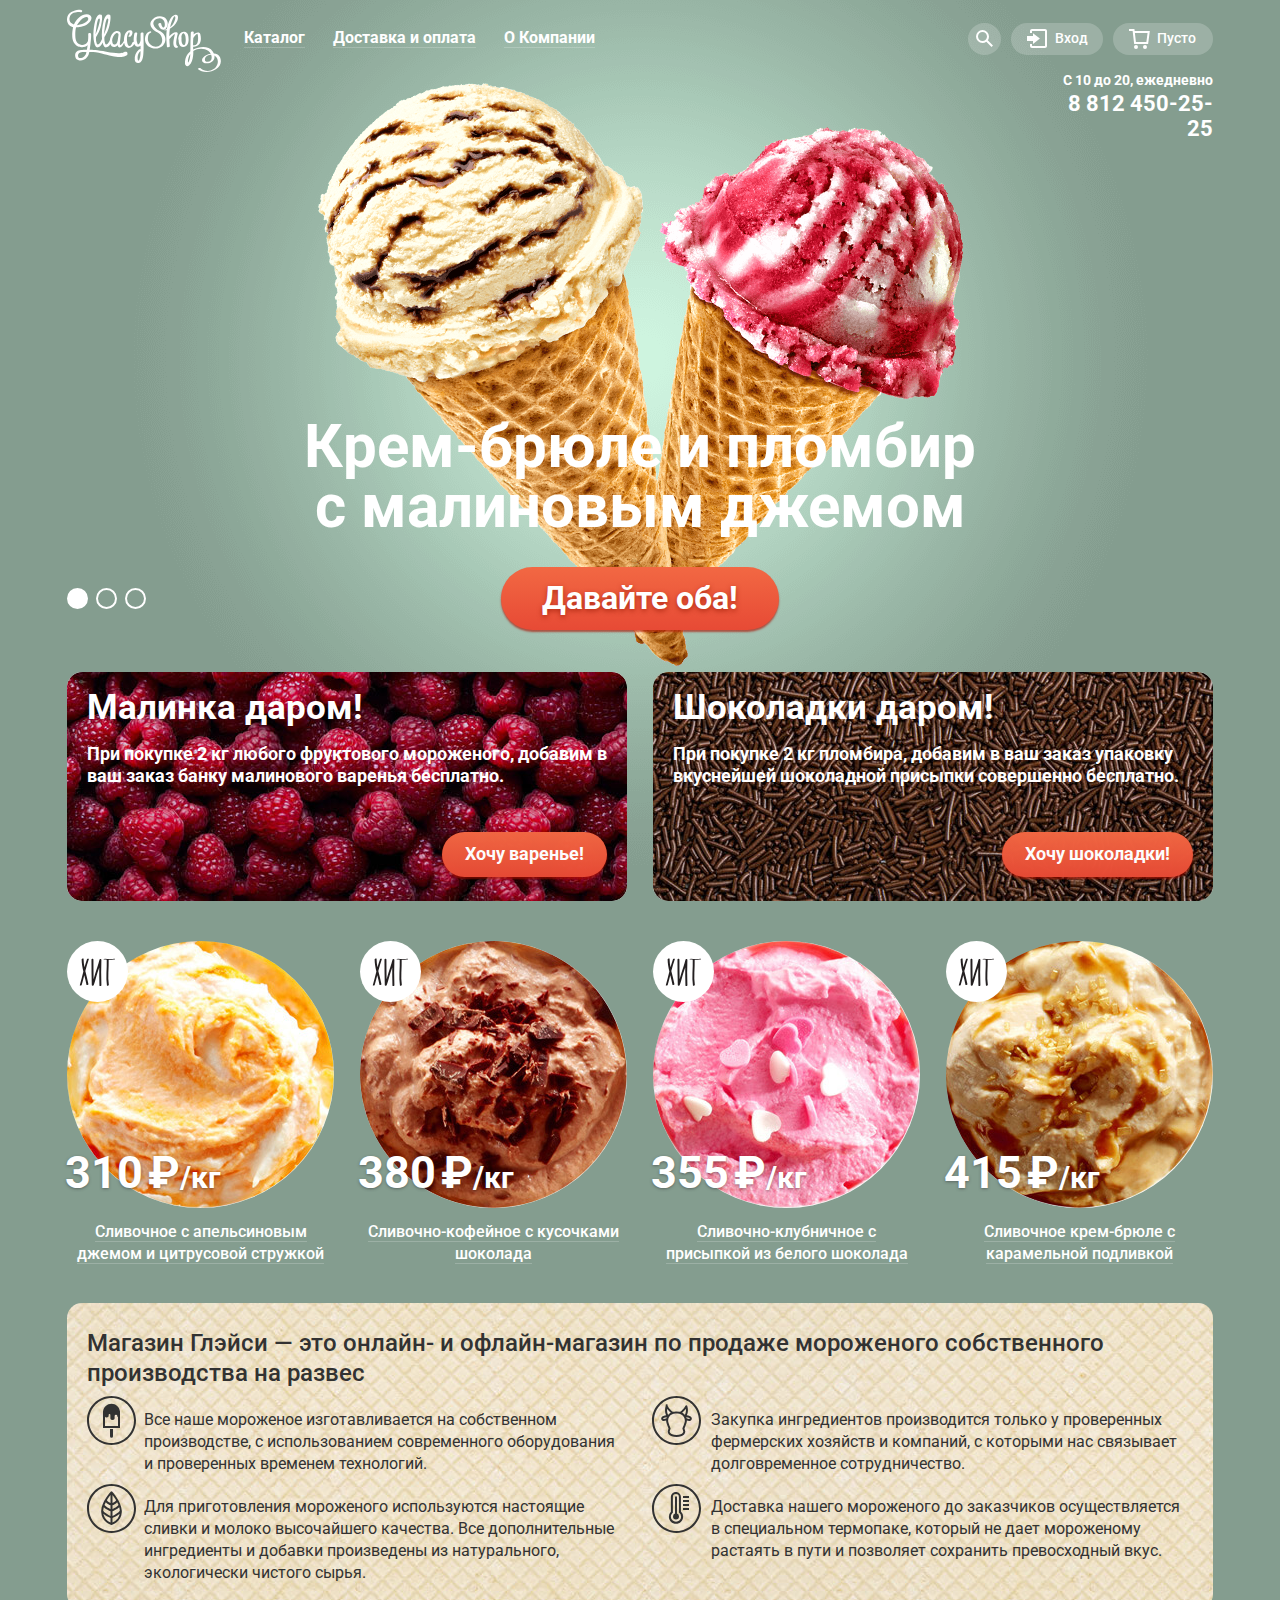
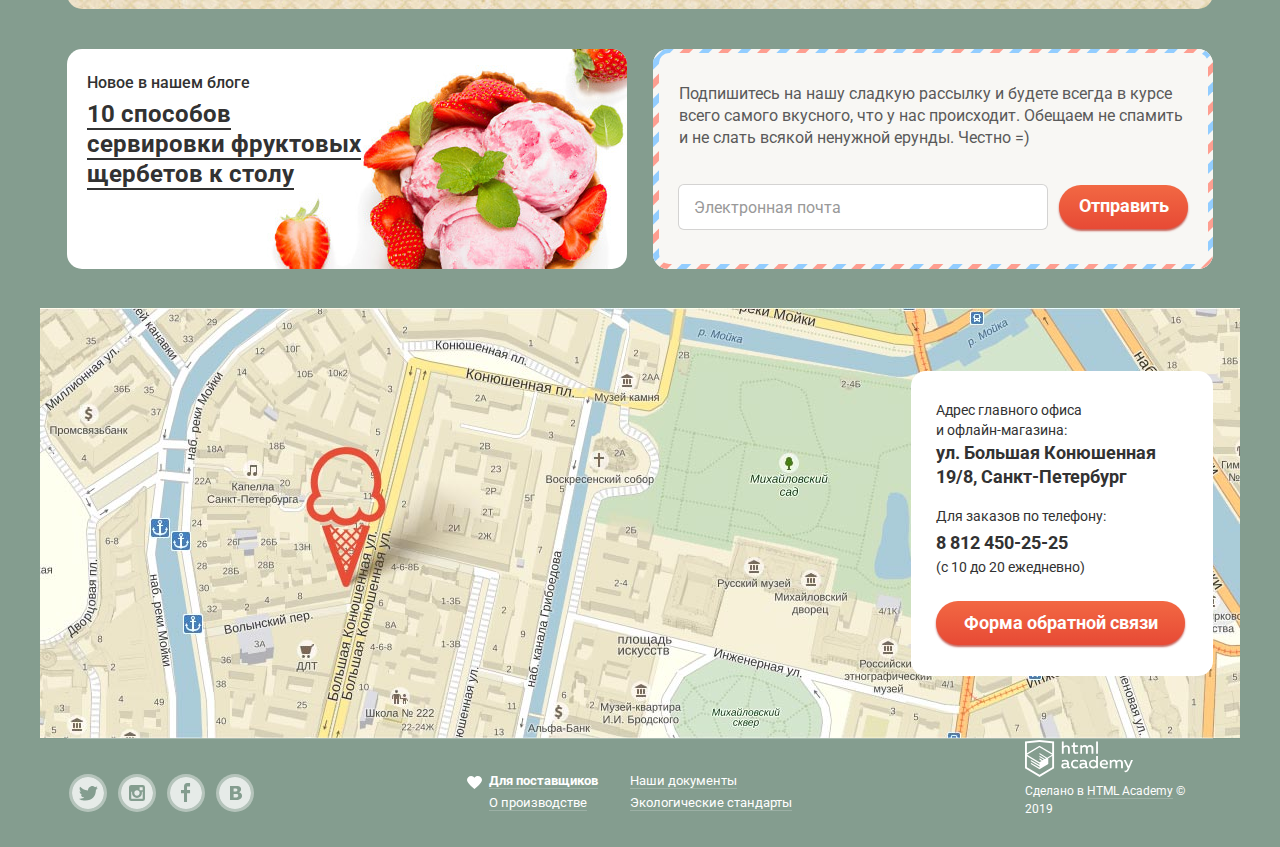
==== index.html @ 898f6577 "фикс ховеров подвала и кнопок слайдера" ====
<!DOCTYPE html>
<html lang="ru">
  <head>
    <meta charset="UTF-8">
    <title>Магазин мороженого Глейси</title>
    <link rel="stylesheet" href="https://fonts.googleapis.com/css?family=Roboto:400,500,700&amp;subset=cyrillic">
    <link rel="stylesheet" href="css/normalize.css">
    <link rel="stylesheet" href="css/style.min.css">
  </head>
  <body>
    <input class="visually-hidden" type="radio" id="product-1" name="toggle" checked tabindex="-1">
    <input class="visually-hidden" type="radio" id="product-2" name="toggle" tabindex="-1">
    <input class="visually-hidden" type="radio" id="product-3" name="toggle" tabindex="-1">
    <div class="wrapper-page-index">
      <header class="main-header container">
        <nav class="main-navigation">
          <a class="logo-main-header">
            <img src="img/icons/logo.svg" alt="Глейси" width="154" height="64">
          </a>
          <ul class="site-navigation">
            <li class="site-navigation-item">
              <a href="#"><span class="site-navigation-item-border">Каталог</span></a>
              <ul class="catalog-navigation">
                <li class="catalog-navigation-item"><a href="#">Новинки</a></li>
                <li class="catalog-navigation-item"><a href="inner.html">Сливочное</a></li>
                <li class="catalog-navigation-item"><a href="#">Щербеты</a></li>
                <li class="catalog-navigation-item"><a href="#">Фруктовый лед</a></li>
                <li class="catalog-navigation-item"><a href="#">Мелорин</a></li>
              </ul>
            </li>
            <li class="site-navigation-item"><a href="#"><span class="site-navigation-item-border">Доставка и оплата</span></a></li>
            <li class="site-navigation-item"><a href="#"><span class="site-navigation-item-border">О Компании</span></a></li>
          </ul>
          <ul class="user-navigation">
            <li class="user-navigation-search">
              <a href="#"><svg xmlns="http://www.w3.org/2000/svg" xmlns:xlink="http://www.w3.org/1999/xlink" width="17" height="17" viewBox="0 0 17 17"><path fill="#fff" d="M16.958 15.527L11.75 10.32A6.455 6.455 0 0 0 13 6.5 6.5 6.5 0 1 0 6.5 13a6.465 6.465 0 0 0 3.839-1.263l5.205 5.204 1.414-1.414zM6.5 11C4.019 11 2 8.981 2 6.5S4.019 2 6.5 2 11 4.019 11 6.5 8.981 11 6.5 11z"/></svg><span class="visually-hidden">Поиск по сайту</span></a>
              <section class="hover-search">
                <h2 class="visually-hidden">Форма поиска</h2>
                <form class="hover-search-form" action="https://echo.htmlacademy.ru" method="post">
                  <input type="search" name="search" aria-label="Что ищем?" placeholder="Что ищем?">
                </form>
              </section>
            </li>
            <li class="user-navigation-login">
              <a href="#"><svg xmlns="http://www.w3.org/2000/svg" xmlns:xlink="http://www.w3.org/1999/xlink" width="21" height="19" viewBox="0 0 21 19"><g fill="#000"><path d="M6 14.875L12.917 9.5 6 4.125v2.917H-.042v4.917H6z"/><path d="M18 0H5C3.9 0 3 .9 3 2v2h2V2h13v15H5v-2H3v2c0 1.1.9 2 2 2h13c1.1 0 2-.9 2-2V2c0-1.1-.9-2-2-2z"/></g></svg>Вход<span class="visually-hidden">на сайт</span></a>
              <section class="hover-login">
                <h2 class="visually-hidden">Форма логина</h2>
                <form class="hover-login-form" action="https://echo.htmlacademy.ru" method="post">
                  <p class="hover-login-input"><input type="email" name="login-email" aria-label="Электронная почта" placeholder="Электронная почта"></p>
                  <p class="hover-login-input"><input type="password" name="login-password" aria-label="Пароль" placeholder="Пароль"></p>
                  <div class="wrapper-login-links">
                    <button class="hover-login-button button" type="submit">Войти</button>
                    <p class="hover-login-links">
                      <a href="#">Забыли пароль?</a>
                      <a href="#">Новая регистрация</a>
                    </p>
                  </div>
                </form>
              </section>
            </li>
            <li class="user-navigation-cart"><a href="#"><svg xmlns="http://www.w3.org/2000/svg" width="21" height="20" viewBox="0 0 21 20"><g fill="#FFF"><path d="M5.657 2.031L5.422 0H0v2h3.64l1.5 13h13.988l1.699-12.969H5.657zM17.372 13H6.922L5.888 4.031h12.66L17.372 13z"/><circle cx="6.984" cy="18" r="2"/><circle cx="15.984" cy="18" r="2"/></g></svg><span class="visually-hidden">В корзине</span>Пусто</a></li>
          </ul>
          <section class="header-contacts">
            <h2 class="visually-hidden">Контакты</h2>
            <p class="header-contacts-hours">С 10 до 20, ежедневно</p>
            <a class="header-contacts-tel" href="tel:+78124502525">8 812 450-25-25</a>
          </section>
        </nav>
      </header>
      <main class="container">
        <h1 class="visually-hidden h1-index">Магазин мороженого Глейси</h1>
        <section class="slider">
          <h2 class="visually-hidden">Лучшие комбинации мороженого</h2>
          <div class="slider-controls">
            <label for="product-1" tabindex="0">Первый слайд</label>
            <label for="product-2" tabindex="0">Второй слайд</label>
            <label for="product-3" tabindex="0">Третий слайд</label>
          </div>
          <ul class="slider-list">
            <li class="slider-item slider-current" id="slide1">
              <p>Крем-брюле и пломбир с малиновым джемом</p>
              <a class="slider-lead-button button" href="#">Давайте оба!</a>
            </li>
            <li class="slider-item" id="slide2">
              <p>Шоколадный пломбир и лимонный сорбет</p>
              <a class="slider-lead-button button" href="#">Давайте оба!</a>
            </li>
            <li class="slider-item" id="slide3">
              <p>Пломбир с помадкой и клубничный щербет</p>
              <a class="slider-lead-button button" href="#">Давайте оба!</a>
            </li>
          </ul>
        </section>
        <section class="special-offer">
          <h2 class="visually-hidden">Специальное предложение</h2>
          <article class="special-offer-banner banner-raspberry">
            <h3 class="special-offer-lead">Малинка даром!</h3>
            <p>При покупке 2 кг любого фруктового мороженого, добавим в ваш заказ банку малинового варенья бесплатно.</p>
            <a class="special-offer-button button" href="#">Хочу варенье!</a>
          </article>
          <article class="special-offer-banner banner-chocolate">
            <h3 class="special-offer-lead">Шоколадки даром!</h3>
            <p>При покупке 2 кг пломбира, добавим в ваш заказ упаковку вкуснейшей шоколадной присыпки совершенно бесплатно.</p>
            <a class="special-offer-button button" href="#">Хочу шоколадки!</a>
          </article>
        </section>
        <section class="catalog catalog-popular">
          <h2 class="visually-hidden">Самые популярные виды мороженого</h2>
          <ul class="catalog-list">
            <li class="catalog-item hit">
              <h3 class="catalog-item-name">
                <a href="#">Сливочное с апельсиновым джемом и цитрусовой стружкой</a>
              </h3>
              <a class="catalog-item-image-circle" href="#">
                <p><img src="img/catalog-item/orange.jpg" alt="Сливочное с апельсиновым джемом и цитрусовой стружкой" width="267" height="267"></p>
              </a>
              <p class="catalog-item-price">310<span class="catalog-item-price-symbol">₽</span><span class="catalog-item-weight">/кг</span></p>
              <a class="catalog-item-button button" href="#">Быстрый просмотр</a>
            </li>
            <li class="catalog-item hit">
              <h3 class="catalog-item-name">
                <a href="#">Сливочно-кофейное с кусочками шоколада</a>
              </h3>
              <a class="catalog-item-image-circle" href="#">
                <p><img src="img/catalog-item/coffee.jpg" alt="Сливочно-кофейное с кусочками шоколада" width="267" height="267"></p>
              </a>
              <p class="catalog-item-price">380<span class="catalog-item-price-symbol">₽</span><span class="catalog-item-weight">/кг</span></p>
              <a class="catalog-item-button button" href="#">Быстрый просмотр</a>
            </li>
            <li class="catalog-item hit">
              <h3 class="catalog-item-name">
                <a href="#">Сливочно-клубничное с присыпкой из белого шоколада</a>
              </h3>
              <a class="catalog-item-image-circle" href="#">
                <p><img src="img/catalog-item/strawberry.jpg" alt="Сливочно-клубничное с присыпкой из белого шоколада" width="267" height="267"></p>
              </a>
              <p class="catalog-item-price">355<span class="catalog-item-price-symbol">₽</span><span class="catalog-item-weight">/кг</span></p>
              <a class="catalog-item-button button" href="#">Быстрый просмотр</a>
            </li>
            <li class="catalog-item hit">
              <h3 class="catalog-item-name">
                <a href="#">Сливочное крем-брюле с карамельной подливкой</a>
              </h3>
              <a class="catalog-item-image-circle" href="#">
                <p><img src="img/catalog-item/cream-brulee.jpg" alt="Сливочное крем-брюле с карамельной подливкой" width="267" height="267"></p>
              </a>
              <p class="catalog-item-price">415<span class="catalog-item-price-symbol">₽</span><span class="catalog-item-weight">/кг</span></p>
              <a class="catalog-item-button button" href="#">Быстрый просмотр</a>
            </li>
          </ul>
        </section>
        <section class="advantages">
          <h2 class="visually-hidden">Наши преимущества</h2>
          <p class="advantages-lead">Магазин Глэйси — это онлайн- и офлайн-магазин по продаже мороженого собственного производства на развес</p>
          <ul class="advantages-list">
            <li class="advantages-list-item">Все наше мороженое изготавливается на собственном производстве, с использованием современного оборудования и проверенных временем технологий.</li>
            <li class="advantages-list-item">Закупка ингредиентов  производится только у проверенных фермерских хозяйств и компаний, с которыми нас связывает долговременное сотрудничество.</li>
            <li class="advantages-list-item">Для приготовления мороженого используются настоящие сливки и молоко высочайшего качества. Все дополнительные ингредиенты и добавки произведены из натурального, экологически чистого сырья.</li>
            <li class="advantages-list-item">Доставка нашего мороженого до заказчиков осуществляется в специальном термопаке, который не дает мороженому растаять в пути и позволяет сохранить превосходный вкус.</li>
          </ul>
        </section>
        <div class="wrapper-double-collumns">
          <article class="news-blog">
            <h2 class="news-blog-title">Новое в нашем блоге</h2>
            <p class="news-blog-link"><a href="#">10 способов сервировки фруктовых щербетов к столу</a></p>
          </article>
          <div class="subscribe-border">
            <section class="subscribe">
              <h2 class="visually-hidden">Подписка на рассылку</h2>
              <form class="subscribe-form" action="https://echo.htmlacademy.ru" method="post">
              <p class="subscribe-offer">Подпишитесь на нашу сладкую рассылку и будете всегда в курсе всего самого вкусного, что у нас происходит. Обещаем не спамить и не слать всякой ненужной ерунды. Честно =)</p>
              <input type="email" name="subscribe-email" aria-label="Электронная почта" placeholder="Электронная почта">
              <button class="subscribe-button button" type="submit">Отправить</button>
              </form>
            </section>
          </div>
        </div>
        <section class="map">
          <h2 class="visually-hidden">Как до нас добраться</h2>
          <img src="img/map-with-pin-and-shadow.jpg" alt="ул. Большая Конюшенная 19/8, Санкт-Петербург" width="1200" height="430">
          <section class="map-info">
            <h3 class="visually-hidden">Наши контакты</h3>
            <div class="map-addres">
              <p>Адрес главного офиса и офлайн-магазина:</p>
              <address  class="map-addres-lead">ул. Большая Конюшенная 19/8, Санкт-Петербург</address>
            </div>
            <div class="map-contacts">
              <p>Для заказов по телефону:</p>
              <a class="map-contacts-tel" href="tel:+78124502525">8 812 450-25-25</a>
              <p>(с 10 до 20 ежедневно)</p>
            </div>
            <a class="map-feedback-button button" href="#">Форма обратной связи</a>
          </section>
        </section>
      </main>
      <div class="ie11-flexbug-min-height-fix">
        <footer class="main-footer container">
          <section class="main-footer-social">
            <h2 class="visually-hidden">Глейси в социальных сетях</h2>
            <ul class="main-footer-social-list">
              <li class="main-footer-social-list-item"><a href="#"><span class="visually-hidden">Twitter</span><svg xmlns="http://www.w3.org/2000/svg" width="32" height="32" viewBox="0 0 32 32"><path fill="#FFF" d="M16 0C7.164 0 0 7.164 0 16c0 8.837 7.164 16 16 16 8.837 0 16-7.163 16-16 0-8.836-7.163-16-16-16zm7.944 12.809c-.251 6.516-3.463 10.832-10.992 10.702h-.486c-.447 0-4.543-.443-5.344-1.823 2.479.19 4.247-.406 5.12-1.136-1.048-.289-2.923-.461-3.251-2.848.384.104.618.221 1.299.113-1.307-.824-2.758-1.519-2.679-3.643.311.317 1.164.518 1.46.457-.768-.233-2.149-3.244-.974-4.781 1.984 1.79 4.075 3.482 7.804 3.643.227-2.214 1.24-3.699 3.168-4.325 1.84-.479 3.255.26 3.901 1.138.737-.224 1.453-.466 2.193-.685-.004.833-.569 1.463-.935 1.709.747.165 1.423-.475 1.423-.475-.184.963-1.094 1.725-1.707 1.954z"/></svg></a></li>
              <li class="main-footer-social-list-item"><a href="#"><span class="visually-hidden">Instagram</span><svg xmlns="http://www.w3.org/2000/svg" width="32" height="32" viewBox="0 0 32 32"><g fill="#FFF"><path d="M20.916 16a4.938 4.938 0 1 1-9.877 0c0-.394.051-.773.138-1.14h-.897v6.838h11.396V14.86h-.897c.086.367.137.746.137 1.14z"/><path d="M15.978 18.659c1.466 0 2.659-1.193 2.659-2.659s-1.193-2.659-2.659-2.659c-1.466 0-2.659 1.193-2.659 2.659s1.192 2.659 2.659 2.659zM18.637 10.302h3.039v3.039h-3.039z"/><path d="M16 0C7.164 0 0 7.164 0 16c0 8.837 7.164 16 16 16 8.837 0 16-7.163 16-16 0-8.836-7.163-16-16-16zm7.955 21.698a2.285 2.285 0 0 1-2.279 2.279H10.279A2.285 2.285 0 0 1 8 21.698V10.302a2.286 2.286 0 0 1 2.279-2.279h11.396a2.286 2.286 0 0 1 2.279 2.279v11.396z"/></g></svg></a></li>
              <li class="main-footer-social-list-item"><a href="#"><span class="visually-hidden">Facebook</span><svg xmlns="http://www.w3.org/2000/svg" width="32" height="32" viewBox="0 0 32 32"><path fill="#FFF" d="M16 0C7.164 0 0 7.163 0 16s7.164 16 16 16c8.837 0 16-7.164 16-16S24.837 0 16 0zm4.062 9.455h-3.021v3.444h3.021v3.445h-3.021v8.61H14.02v-8.61H11v-3.445h3.021V9.455c0-1.902 1.353-3.445 3.021-3.445h3.021v3.445z"/></svg></a></li>
              <li class="main-footer-social-list-item"><a href="#"><span class="visually-hidden">ВКонтакте</span><svg xmlns="http://www.w3.org/2000/svg" width="32" height="32" viewBox="0 0 32 32"><g fill="#FFF"><path d="M16.637 14.495c.402-.019.719-.082.951-.188.326-.145.54-.33.641-.559.101-.229.15-.496.15-.797 0-.232-.058-.465-.174-.697-.116-.232-.322-.405-.617-.517-.264-.1-.592-.155-.984-.165a76.242 76.242 0 0 0-1.652-.014h-.339v2.965h.565c.571 0 1.057-.009 1.459-.028zM18.118 17.084c-.282-.081-.672-.125-1.166-.132a127.97 127.97 0 0 0-1.55-.009h-.79v3.493h.264c1.014 0 1.74-.003 2.18-.009a3.2 3.2 0 0 0 1.212-.245c.377-.157.633-.364.774-.625s.214-.562.214-.9c0-.446-.088-.788-.261-1.03-.17-.241-.464-.423-.877-.543z"/><path d="M16 0C7.164 0 0 7.164 0 16c0 8.837 7.164 16 16 16 8.837 0 16-7.163 16-16 0-8.836-7.163-16-16-16zm6.602 20.531a3.73 3.73 0 0 1-1.124 1.327c-.552.415-1.161.71-1.823.886s-1.501.264-2.519.264h-6.121V8.987h5.443c1.13 0 1.957.038 2.48.113a5.126 5.126 0 0 1 1.561.5c.533.27.929.632 1.189 1.087.26.455.392.975.392 1.558 0 .678-.179 1.278-.536 1.795-.358.518-.863.92-1.517 1.208v.075c.917.182 1.642.559 2.179 1.13.537.571.807 1.325.807 2.261 0 .678-.138 1.283-.411 1.817z"/></g></svg></a></li>
            </ul>
          </section>
          <section class="main-footer-documentation">
            <h2 class="visually-hidden">Дополнительная информация</h2>
            <ul class="main-footer-documentation-list">
              <li class="main-footer-documentation-list-item"><a href="#">Для поставщиков</a><svg class="svg-heart" xmlns="http://www.w3.org/2000/svg" width="15" height="13" viewBox="0 0 15 13"><path fill="#FFF" d="M10.799 0c-1.35 0-2.551.65-3.3 1.661A4.097 4.097 0 0 0 4.199 0C1.875 0 0 1.806 0 4.044 0 7.223 7.499 13 7.499 13s7.499-5.777 7.499-8.956C14.998 1.806 13.123 0 10.799 0z"/></svg></li>
              <li class="main-footer-documentation-list-item"><a href="#">О производстве</a></li>
              <li class="main-footer-documentation-list-item"><a href="#">Наши документы</a></li>
              <li class="main-footer-documentation-list-item"><a href="#">Экологические стандарты</a></li>
            </ul>
          </section>
          <p class="main-footer-copyright">Сделано в <a href="https://htmlacademy.ru/intensive/htmlcss">HTML Academy</a> © 2019</p>
        </footer>
      </div>
      <section class="modal-feedback">
        <h2 class="visually-hidden">Форма обратной связи</h2>
        <p class="modal-feedback-lead">Мы обязательно вам ответим!</p>
        <form class="modal-feedback-form" action="https://echo.htmlacademy.ru" method="post">
          <p class="modal-feedback-name"><input type="text" name="feedback-name" aria-label="Как вас зовут?" placeholder="Как вас зовут?"></p>
          <p class="modal-feedback-email"><input type="email" name="feedback-email" aria-label="Ваша почта для ответа?" placeholder="Ваша почта для ответа?"></p>
          <textarea name="feedback-info" rows="5" aria-label="Напишите что-нибудь..." placeholder="Напишите что-нибудь..."></textarea>
          <button class="modal-feedback-button button" type="submit">Отправить</button>
        </form>
      </section>
    </div>
    <script src="js/script.js"></script>
  </body>
</html>
---- css/style.min.css ----
*,::before,::after{-webkit-box-sizing:inherit;box-sizing:inherit}html{-webkit-box-sizing:border-box;box-sizing:border-box}body{font-size:16px;line-height:22px;font-family:"Roboto",Arial,sans-serif;color:#fff;background-color:#849d8f}.container{width:1200px;margin:0 auto;padding:0 27px}a{text-decoration:none}img{max-width:100%;height:auto}.visually-hidden:not(:focus):not(:active),input[type=checkbox].visually-hidden,input[type=radio].visually-hidden{position:absolute;width:1px;height:1px;margin:-1px;padding:0;overflow:hidden;white-space:nowrap;border:0;clip:rect(0 0 0 0);-webkit-clip-path:inset(100%);clip-path:inset(100%)}.popup-show{display:block}.button{display:inline-block;font:inherit;font-weight:700;vertical-align:bottom;text-align:center;color:#fff;background-color:#f26843;background-image:-webkit-gradient(linear,left bottom,left top,from(#e74a35),to(#f26843));background-image:linear-gradient(to top,#e74a35,#f26843);background-repeat:no-repeat;border:0;border-radius:50px;-webkit-box-shadow:0 2px 2px 0 rgba(172,16,0,.64);box-shadow:0 2px 2px 0 rgba(172,16,0,.64);cursor:pointer}.button:hover,.button:focus{background:-webkit-gradient(linear,left top,left bottom,from(#f58669),to(#ec6f5e));background:linear-gradient(to bottom,#f58669 0%,#ec6f5e 100%);-webkit-box-shadow:0 2px 2px #ac1000;box-shadow:0 2px 2px #ac1000}.button:active{background:-webkit-gradient(linear,left top,left bottom,from(#d84732),to(#e1613e));background:linear-gradient(to bottom,#d84732 0%,#e1613e 100%);-webkit-box-shadow:inset 0 2px 2px #ac1000;box-shadow:inset 0 2px 2px #ac1000}.main-navigation{display:-webkit-box;display:-ms-flexbox;display:flex;-ms-flex-wrap:wrap;flex-wrap:wrap}.site-navigation,.catalog-navigation,.user-navigation{display:-webkit-box;display:-ms-flexbox;display:flex;-ms-flex-wrap:wrap;flex-wrap:wrap;margin:0;padding:0;list-style:none}.logo-main-header{width:154px;height:64px;margin-right:9px;padding-top:9px}.site-navigation{width:689px;margin-right:auto;padding-top:23px}.user-navigation{-webkit-box-pack:end;-ms-flex-pack:end;justify-content:flex-end;width:267px;margin-left:auto;padding-top:23px}.main-navigation a{color:inherit}.site-navigation-item>a{display:block;margin-right:1px;padding:6px 13px 7px 14px;font-weight:700;font-size:16px;line-height:18px;background-color:transparent;border-radius:25px}.site-navigation-item-border{border-bottom:1px solid rgba(255,255,255,.2)}.site-navigation-item>a:hover,.site-navigation-item>a:focus{color:#323232;background-color:#f7f6f3}.site-navigation-item>a:active{color:#323232;background-color:#ededed;-webkit-box-shadow:inset 0 2px 1px 0 #696969;box-shadow:inset 0 2px 1px 0 #696969}a:hover .site-navigation-item-border,a:focus .site-navigation-item-border,a:active .site-navigation-item-border,.current-site-navigation-link .site-navigation-item-border{border-bottom:none}li .current-site-navigation-link,li .current-site-navigation-link:hover,li .current-site-navigation-link:focus,li .current-catalog-navigation-link{color:inherit;background-color:#d07058}li .current-site-navigation-link:active{color:#323232;background-color:#ededed;-webkit-box-shadow:inset 0 2px 1px 0 #696969;box-shadow:inset 0 2px 1px 0 #696969}.site-navigation-item{position:relative}.catalog-navigation{position:absolute;top:37px;left:-6px;z-index:10;display:none;width:143px;padding-top:5px;padding-bottom:4px;background-color:#f8f7f4;border-radius:5px;-webkit-box-shadow:0 20px 20px 0 rgba(0,0,0,.4);box-shadow:0 20px 20px 0 rgba(0,0,0,.4)}.site-navigation-item:hover .catalog-navigation{display:block}.catalog-navigation::before{content:"";position:absolute;top:38px;left:6px;width:128px;height:1px;background-color:rgba(0,0,0,.2)}.catalog-navigation a{display:block;margin-bottom:3px;padding:5px 0 7px 20px;font-size:14px;line-height:16px;color:#323232}.catalog-navigation-item:first-of-type a{margin-bottom:10px}.catalog-navigation .current-catalog-navigation-link{color:#fff}.catalog-navigation-item:first-of-type a{font-weight:700}.catalog-navigation a:not(.current-catalog-navigation-link):hover,.catalog-navigation a:not(.current-catalog-navigation-link):focus{background-color:#fbded7}.catalog-navigation a:not(.current-catalog-navigation-link):active{background-color:#f6b5a5}.user-navigation a{font-weight:500;font-size:14px;line-height:16px}.user-navigation-search,.user-navigation-login,.user-navigation-cart{background-color:rgba(255,255,255,.2)}.user-navigation-search:hover,.user-navigation-login:hover,.user-navigation-cart:not(.filled-cart):hover,.filled-cart{background-color:#f8f7f4}.user-navigation-search:hover a,.user-navigation-login:hover a,.user-navigation-cart:hover>a,.filled-cart>a{color:#323232}.user-navigation-login path{fill:#fff}.user-navigation-search:hover path,.user-navigation-cart:not(.filled-cart):hover path,.user-navigation-cart:not(.filled-cart):hover circle,.user-navigation-login:hover path{fill:#323232}.user-navigation-search{position:relative;width:33px;height:32px;margin-right:10px;text-align:left;border-radius:50%}.user-navigation-search>a{display:block;padding:7px 7px 31px 8px}.user-navigation-login{position:relative;width:92px;height:32px;border-radius:30px}.user-navigation-login>a{display:block;padding:7px 17px 15px 44px}.user-navigation-cart{position:relative;width:100px;height:32px;margin-left:10px;border-radius:30px}.user-navigation-cart>a{display:block;padding:7px 17px 15px 44px}.filled-cart{width:117px;margin-right:1px;margin-left:9px}.filled-cart>a{padding:7px 15px 15px 44px}.user-navigation svg{position:absolute}.user-navigation-search:hover .hover-search,.user-navigation-cart:hover .hover-filled-cart,.user-navigation-login:hover .hover-login{display:block}.hover-search{position:absolute;right:0;bottom:-88px;z-index:10;display:none;width:341px;padding:20px 15px;background-color:#f8f7f4;border-radius:5px;-webkit-box-shadow:0 20px 20px 0 rgba(0,0,0,.4);box-shadow:0 20px 20px 0 rgba(0,0,0,.4)}.hover-search input{width:311px;padding:10px 0 10px 15px;font-weight:700;font-size:14px;line-height:24px;color:#323232;border:0;border-radius:5px;-webkit-box-shadow:0 0 0 2px rgba(178,178,178,.52);box-shadow:0 0 0 2px rgba(178,178,178,.52)}.hover-search input::-webkit-input-placeholder{font-weight:400;color:#999}.hover-search input:-ms-input-placeholder{font-weight:400;color:#999}.hover-search input::-ms-input-placeholder{font-weight:400;color:#999}.hover-search input::placeholder{font-weight:400;color:#999}.hover-search input:hover{-webkit-box-shadow:0 0 0 2px rgba(154,154,154,.52);box-shadow:0 0 0 2px rgba(154,154,154,.52)}.hover-search input:focus{-webkit-box-shadow:0 0 0 2px rgba(46,136,228,.52);box-shadow:0 0 0 2px rgba(46,136,228,.52)}.hover-search input:invalid{-webkit-box-shadow:0 0 0 2px red;box-shadow:0 0 0 2px red}.hover-login p{margin:0}.hover-login-form .hover-login-input{margin-bottom:20px}.hover-login-form .hover-login-input:nth-child(2){margin-bottom:20px}.hover-login{position:absolute;right:0;bottom:-218px;z-index:10;display:none;width:277px;height:214px;padding:20px 17px 22px 19px;background-color:#f8f7f4;border-radius:5px;-webkit-box-shadow:0 20px 20px 0 rgba(0,0,0,.4);box-shadow:0 20px 20px 0 rgba(0,0,0,.4)}.user-navigation-login svg{top:6px;left:16px}.hover-login input{width:241px;height:44px;padding:10px 0 10px 15px;font-weight:700;font-size:14px;line-height:24px;color:#323232;border:0;border-radius:5px;-webkit-box-shadow:0 0 0 2px rgba(178,178,178,.52);box-shadow:0 0 0 2px rgba(178,178,178,.52)}.hover-login input::-webkit-input-placeholder{font-weight:400;color:#999}.hover-login input:-ms-input-placeholder{font-weight:400;color:#999}.hover-login input::-ms-input-placeholder{font-weight:400;color:#999}.hover-login input::placeholder{font-weight:400;color:#999}.hover-login input:hover{-webkit-box-shadow:0 0 0 2px rgba(154,154,154,.52);box-shadow:0 0 0 2px rgba(154,154,154,.52)}.hover-login input:focus{-webkit-box-shadow:0 0 0 2px rgba(46,136,228,.52);box-shadow:0 0 0 2px rgba(46,136,228,.52)}.hover-login input:invalid{-webkit-box-shadow:0 0 0 2px red;box-shadow:0 0 0 2px red}.wrapper-login-links{display:-webkit-box;display:-ms-flexbox;display:flex;-webkit-box-pack:justify;-ms-flex-pack:justify;justify-content:space-between;-webkit-box-align:start;-ms-flex-align:start;align-items:flex-start}.hover-login-links{width:120px}.hover-login-links a{font-weight:400;font-size:13px;line-height:24px;color:#323232;border-bottom:1px solid rgba(50,50,50,.3)}.hover-login-links a:nth-child(1){position:relative;top:-2px}.hover-login-links a:nth-child(2){position:relative;top:-5px}.hover-login-links a:hover,.hover-login-links a:focus,.hover-login-links a:active{color:#e84d37;border-bottom-color:rgba(232,77,55,.3)}.hover-login-button{padding:11px 25px 9px;font-size:18px;line-height:24px;color:#fefefe;border-radius:20px;-webkit-box-shadow:0 1px 2px 0 #ac1000;box-shadow:0 1px 2px 0 #ac1000}.hover-filled-cart{position:absolute;right:0;bottom:-245px;z-index:10;display:none;-webkit-box-sizing:border-box;box-sizing:border-box;width:540px;padding:20px 15px;color:#323232;background-color:#f8f7f4;border-radius:5px;-webkit-box-shadow:0 20px 20px 0 rgba(0,0,0,.4);box-shadow:0 20px 20px 0 rgba(0,0,0,.4)}.user-navigation-cart svg{top:6px;left:16px}.hover-filled-cart-table{width:510px;border-collapse:collapse}.hover-filled-cart-table a{color:#323232}.hover-filled-cart-table a,.hover-filled-cart-table td{font-weight:400;font-size:13px;line-height:16px;vertical-align:top}.cart-delete{padding-top:10px}.cart-delete-button{display:block;width:11px;height:11px;background:url(../img/icons/cross-small.svg) no-repeat;border:0;cursor:pointer}.cart-item-name{width:220px;padding-top:10px}.cart-item-image{padding:0;padding-bottom:16px;padding-left:3px}.cart-tbody-row:nth-child(2) .cart-item-image{padding-bottom:22px}.cart-price{padding:10px 10px 0;text-align:center}.cart-price-sum{padding-top:10px}.cart-price-per-weight{color:#999}.cart-item-name a:hover,.cart-item-name a:focus,.cart-item-name a:active{color:#e84d37}.cart-tfoot tr{text-align:right;border-top:1px solid #cacac7}.cart-tfoot td{position:relative;right:-3px;padding-top:14px;font-weight:700;font-size:15px;line-height:18px}.hover-filled-cart .hover-filled-cart-button{position:relative;right:-2px;display:block;margin-top:13px;margin-left:339px;padding:9px 15px 11px;font-size:18px;line-height:24px;color:#fefefe;border-radius:20px;-webkit-box-shadow:0 1px 2px 0 #ac1000;box-shadow:0 1px 2px 0 #ac1000}.header-contacts{width:170px;margin-top:8px;margin-left:auto;text-align:right}.header-contacts-hours{margin:0;margin-bottom:4px;font-weight:700;font-size:14px;line-height:16px}.header-contacts-tel{font-weight:700;font-size:22px;line-height:24px}.header-contacts-tel:hover,.header-contacts-tel:focus,.header-contacts-tel:active{color:#ffbc9e}.wrapper-h1-breadcrumbs{display:-webkit-box;display:-ms-flexbox;display:flex;-webkit-box-orient:vertical;-webkit-box-direction:normal;-ms-flex-direction:column;flex-direction:column;margin-top:-23px}.h1-cream{-webkit-box-ordinal-group:2;-ms-flex-order:1;order:1;margin:0;margin-bottom:26px;margin-left:-1px;padding:0;font-size:35px;line-height:41px}.breadcrumbs{display:-webkit-box;display:-ms-flexbox;display:flex;max-width:700px;margin:0;margin-bottom:2px;padding:0;list-style:none}.breadcrumbs-item:not(:last-child){margin-right:9px}.breadcrumbs a{font-size:14px;line-height:16px;color:inherit}.breadcrumbs a:not(.breadcrumbs-current):hover,.breadcrumbs a:not(.breadcrumbs-current):focus,.breadcrumbs a:not(.breadcrumbs-current):active{color:#ffbc9e;border-bottom-color:rgba(255,188,158,.2)}.breadcrumbs a:not(.breadcrumbs-current){border-bottom:1px solid rgba(255,255,255,.2)}.breadcrumbs li:not(:last-child)::after{content:" »";position:relative;left:3px}.wrapper-page-index{background-color:#849d8f;background-image:url(../img/slider/slider-icecream-1.png);background-repeat:no-repeat;background-position:top center;-webkit-transition:background-image .5s ease,background-color 1s ease;transition:background-image .5s ease,background-color 1s ease}.slider{position:relative;padding-top:275px;text-align:center;color:#fff}.slider-list{margin:0;padding:0;list-style:none}.slider-item{display:none}.slider-item p{width:675px;margin:0 auto;margin-bottom:30px;font-weight:700;font-size:60px;line-height:60px}.slider-lead-button{margin-bottom:42px;padding:9px 41px 10px;font-size:32px;line-height:44px;text-shadow:0 2px 5px rgba(160,32,11,.76)}.slider-controls{position:absolute;bottom:62px;left:0;z-index:9;font-size:0}.slider-controls label{display:inline-block;width:21px;height:21px;margin-right:8px;vertical-align:top;vertical-align:top;background-color:transparent;border:2px solid #fff;border-radius:50%;cursor:pointer}.slider-controls label:hover,.slider-controls label:focus{background-color:rgba(248,247,244,.4)}#product-1:checked~.wrapper-page-index{background-color:#849d8f;background-image:url(../img/slider/slider-icecream-1.png)}#product-2:checked~.wrapper-page-index{background-color:#8996a6;background-image:url(../img/slider/slider-icecream-2.png)}#product-3:checked~.wrapper-page-index{background-color:#9d8b84;background-image:url(../img/slider/slider-icecream-3.png)}#product-1:checked~.wrapper-page-index #slide1,#product-2:checked~.wrapper-page-index #slide2,#product-3:checked~.wrapper-page-index #slide3{display:block}#product-1:checked~.wrapper-page-index label[for=product-1],#product-2:checked~.wrapper-page-index label[for=product-2],#product-3:checked~.wrapper-page-index label[for=product-3]{background-color:#fff}.wrapper-page-index::before,.wrapper-page-index::after{content:"";visibility:hidden}.wrapper-page-index::before{background-image:url(../img/slider/slider-icecream-2.png)}.wrapper-page-index::after{background-image:url(../img/slider/slider-icecream-3.png)}.special-offer{display:-webkit-box;display:-ms-flexbox;display:flex;-webkit-box-pack:justify;-ms-flex-pack:justify;justify-content:space-between;margin-bottom:40px}.special-offer-banner h3,.special-offer-banner p{margin:0}.special-offer-banner{position:relative;width:560px;padding:15px 20px 24px;border-radius:15px}.banner-raspberry{display:-webkit-box;display:-ms-flexbox;display:flex;-webkit-box-orient:vertical;-webkit-box-direction:normal;-ms-flex-direction:column;flex-direction:column;background:url(../img/bg-banner-raspberry.jpg) no-repeat top center;background-color:#aa0532;background-size:cover}.banner-chocolate{display:-webkit-box;display:-ms-flexbox;display:flex;-webkit-box-orient:vertical;-webkit-box-direction:normal;-ms-flex-direction:column;flex-direction:column;background:url(../img/bg-banner-choco.jpg) no-repeat top center;background-color:#512f19;background-size:cover}.special-offer-lead{font-weight:700;font-size:35px;line-height:41px}.special-offer-banner p{margin:15px 0 45px;font-weight:700;font-size:18px;line-height:22px}.special-offer-button{-ms-flex-item-align:end;align-self:flex-end;padding:10px 23px 11px;font-size:18px;line-height:24px;opacity:.99}.catalog-filter{width:880px;margin-bottom:41px}.catalog-filter-form{display:-webkit-box;display:-ms-flexbox;display:flex;-ms-flex-wrap:wrap;flex-wrap:wrap;-webkit-box-align:start;-ms-flex-align:start;align-items:flex-start}.catalog-filter fieldset{margin:0;margin-right:15px;padding:0;border:0}.catalog-filter legend{margin-bottom:7px;padding-left:15px;font-weight:500;font-size:14px;line-height:16px}.field-wrapper{background-color:rgba(255,255,255,.2);border-radius:20px}.field-sorting-options::-ms-expand{display:none}.field-sorting-options{width:193px;height:36px;margin-bottom:15px;padding-bottom:1px;padding-left:11px;font-weight:500;font-size:16px;line-height:18px;text-align:left;color:#fff;background-color:rgba(255,255,255,.2);border:0;border-radius:20px;-webkit-appearance:none;-moz-appearance:none;-ms-appearance:none;appearance:none}.field-sorting{position:relative}.field-sorting .field-sorting-title{padding-left:16px}.field-sorting-options-arrow{position:absolute;right:14px;bottom:28px;border-top:10px solid #fff;border-right:5.5px solid transparent;border-left:5.5px solid transparent;pointer-events:none}.field-sorting-options option{padding:0;color:#323232}.field-sorting-options:hover+.field-sorting-options-arrow,.field-sorting-options:focus+.field-sorting-options-arrow{border-top:10px solid #323232}.field-sorting-options:hover,.field-sorting-options:focus{color:#323232;background-color:#fff}.ramge-min,.range-max{margin:0;font-weight:500;font-size:14px;line-height:16px}.range-min input,.range-max input{width:26px;margin:0;margin-top:-1px;margin-bottom:-2px;margin-left:3px;font:inherit;color:inherit;background:0 0;border:0;cursor:pointer}.range-max input{margin-left:13px}.field-price-range legend{position:relative}.field-price-range legend::after{content:"";position:absolute;top:7px;left:114px;width:7px;height:2px;background:#fff}.range-controls{position:relative;width:219px;height:36px;padding-top:16px;padding-left:22px;background-color:rgba(255,255,255,.2);border-radius:20px}.range-controls .scale{width:176px;height:4px;background-color:rgba(248,247,244,.5)}.range-controls .bar{position:absolute;left:38px;width:107px;height:4px;background-color:#f8f7f4}.range-controls .range-toggle{position:absolute;top:8px;width:20px;height:20px;background-color:#ababab;border:8px solid #fff;border-radius:50%;cursor:pointer}.range-toggle-min{left:34.5px}.range-toggle-max{right:66.5px}.field-wrapper-fat{padding:6px 2.5px 7px 14px}label[for|=fat]{position:relative;margin-right:14px;padding-left:32px;cursor:pointer}.fat-radio{position:absolute;top:0;left:0;width:22px;height:22px;border:4px solid rgba(255,255,255,.8);border-radius:50%}label:hover .fat-radio,input[type=radio]:focus+.fat-radio{border:4px solid #fff}input[type=radio]:checked+.fat-radio::after{content:"";position:absolute;top:3px;left:3px;width:8px;height:8px;background-color:rgba(255,255,255,.8);border-radius:50%}label:hover input[type=radio]:checked:not(:disabled)+.fat-radio::after,input[type=radio]:focus+.fat-radio::after{background-color:#fff}input[type=radio]:focus+.fat-radio{outline:thin dotted}input[type=radio]:disabled+.fat-radio{border:4px solid rgba(255,255,255,.4)}input[type=radio]:disabled+.fat-radio::after{background-color:rgba(255,255,255,.4)}.field-wrapper-filler{padding:6.5px 20px 6.5px 15px}label[for|=filler]{position:relative;margin-right:17px;padding-left:32px;cursor:pointer}label[for|=filler]:not(:first-of-type):not(:nth-child(2)){padding-left:37px}label[for|=filler]:not(:first-of-type){margin-right:14px}label[for|=filler]:last-of-type{margin-right:0}.filler-checkbox{position:absolute;top:0;left:0;width:20px;height:20px;border:2px solid rgba(255,255,255,.8);border-radius:3px}label[for=filler-choco] .filler-checkbox{left:1px}label[for=filler-sugar] .filler-checkbox{left:0}label[for=filler-fruits] .filler-checkbox,label[for=filler-jam] .filler-checkbox{left:3px}label[for=filler-syrup] .filler-checkbox{left:5px}label:hover .filler-checkbox,input[type=checkbox]:focus+.filler-checkbox{border:2px solid #fff}input[type=checkbox]:checked+.filler-checkbox{border:0}input[type=checkbox]:checked+.filler-checkbox::after{content:"";position:absolute;width:24px;height:20px;background:url(../img/icons/checkbox-on.svg) no-repeat;opacity:.8}label:hover input[type=checkbox]:checked:not(:disabled)+.filler-checkbox::after,input[type=checkbox]:focus+.filler-checkbox::after{opacity:1}input[type=checkbox]:focus+.filler-checkbox{outline:thin dotted}input[type=checkbox]:disabled:not(:checked)+.filler-checkbox{border:2px solid rgba(255,255,255,.4)}input[type=checkbox]:disabled+.filler-checkbox::after{opacity:.4}.catalog-filter-button{position:relative;top:-1px;-ms-flex-item-align:end;align-self:flex-end;padding:6.5px 27px 7.5px 28px;font-weight:500;font-size:16px;line-height:18px;color:#fff;background-color:rgba(255,255,255,.2);border:0;border-radius:20px;-webkit-box-shadow:0 0 0 2px #fff;box-shadow:0 0 0 2px #fff}.catalog-filter-button:hover,.catalog-filter-button:focus{color:#323232;background-color:#fff}.catalog-filter-button:active{color:#323232;background-color:#ededed;border:0;-webkit-box-shadow:inset 0 2px 1px 0 #696969;box-shadow:inset 0 2px 1px 0 #696969}.catalog-cream{margin-bottom:42px}.catalog-list,.catalog-list h3,.catalog-list p{margin:0}.catalog-list{display:-webkit-box;display:-ms-flexbox;display:flex;-ms-flex-wrap:wrap;flex-wrap:wrap;padding:0;list-style:none}.catalog-item{position:relative;display:-webkit-box;display:-ms-flexbox;display:flex;-webkit-box-orient:vertical;-webkit-box-direction:normal;-ms-flex-direction:column;flex-direction:column;width:267px;margin-right:26px;margin-bottom:39px}.catalog-popular .catalog-item{margin-bottom:38px}.catalog-item:nth-child(4n){margin-right:0}.catalog-item-image-circle{margin-bottom:7px}.catalog-item-image-circle img{border-radius:50%}.hit .catalog-item-image-circle::before{content:"";position:absolute;width:61px;height:61px;background:url(../img/icons/hit.svg) no-repeat}.catalog-item-name{-webkit-box-ordinal-group:2;-ms-flex-order:1;order:1;-ms-flex-item-align:center;align-self:center;width:258px;font-weight:500;font-size:16px;line-height:22px;text-align:center}.catalog-item-name a{color:inherit;border-bottom:1px solid rgba(255,255,255,.2)}.catalog-item-name:hover a,.catalog-item-name:focus a,.catalog-item-name:active a{color:#ffbc9e;border-bottom-color:rgba(255,188,158,.2)}.catalog-item-price{position:absolute;top:209px;left:-2px;font-weight:700;font-size:45px;line-height:45px;text-shadow:0 1px 3px rgba(49,50,53,.5)}.catalog-item-price-symbol{margin-left:5px}.catalog-item-weight{font-size:30px}.catalog-item-button{position:absolute;right:33px;bottom:-55px;display:none;margin:20px auto 0;padding:10px 17px;font-size:18px;line-height:24px;color:#fefefe;-webkit-box-shadow:0 1px 2px 0 #ac1000;box-shadow:0 1px 2px 0 #ac1000}.catalog-item:hover{z-index:5}.catalog-item::before{content:"";position:absolute;top:-6px;left:-13px;z-index:-1;display:none;width:293px;height:405px;background-color:#f8f7f4;border-radius:5px;-webkit-box-shadow:0 20px 20px 0 rgba(0,0,0,.4);box-shadow:0 20px 20px 0 rgba(0,0,0,.4);opacity:.2}.catalog-item:hover::before,.catalog-item:focus::before{display:block}.catalog-item:hover .catalog-item-button,.catalog-item:focus .catalog-item-button{display:inline-block}.advantages{margin-bottom:40px;padding:25px 22px 25px 20px;background-color:#f0e5d0;background-image:url(../img/bg-waffle-pattern.jpg);border-radius:15px}.advantages-lead,.advantages-list{margin:0;padding:0}.advantages-lead{font-weight:500;font-size:24px;line-height:30px;color:#323232}.advantages-list{position:relative;display:-webkit-box;display:-ms-flexbox;display:flex;-ms-flex-wrap:wrap;flex-wrap:wrap;-webkit-box-pack:justify;-ms-flex-pack:justify;justify-content:space-between;list-style:none}.advantages-list-item{width:480px;padding-top:21px}.advantages-list-item:nth-child(odd){margin-left:57px}.advantages-list-item{font-size:16px;line-height:22px;color:#323232}.advantages-list-item{position:relative}.advantages-list-item:nth-child(1)::before{content:"";position:absolute;top:8px;left:-57px;width:49px;height:49px;background:url(../img/icons/ice-cream.svg) no-repeat}.advantages-list-item:nth-child(2)::before{content:"";position:absolute;top:8px;left:-59px;width:49px;height:49px;background:url(../img/icons/cow.svg) no-repeat}.advantages-list-item:nth-child(3)::before{content:"";position:absolute;top:9px;left:-57px;width:49px;height:49px;background:url(../img/icons/eco.svg) no-repeat}.advantages-list-item:nth-child(4)::before{content:"";position:absolute;top:9px;left:-59px;width:49px;height:49px;background:url(../img/icons/thermometer.svg) no-repeat}.wrapper-double-collumns{display:-webkit-box;display:-ms-flexbox;display:flex;-webkit-box-pack:justify;-ms-flex-pack:justify;justify-content:space-between;margin-bottom:39px}.news-blog{width:560px;padding:23px 20px;background:url(../img/bg-banner-strawberry.jpg) no-repeat;background-color:#fff;border-radius:15px}.news-blog-title{margin:0;margin-bottom:5px;font-weight:500;font-size:16px;line-height:22px;color:#323232}.news-blog-link{width:285px;margin:0}.news-blog-link a{position:relative;font-weight:700;font-size:24px;line-height:30px;color:#323232;border-bottom:2px solid #323232}.news-blog-link a:hover,.news-blog-link a:focus,.news-blog-link a:active{color:#e84d37;border-bottom-color:#e84d37}.subscribe-border{width:560px;min-height:220px;padding:4px 5px 5px 6px;background:url(../img/icons/bg-border-lines.svg) no-repeat}.subscribe{width:549px;padding:30px 20px 35px;background-color:#f8f7f4;border-radius:10px}.subscribe-offer{margin:0;font-size:16px;line-height:22px;color:#5a5a5a}.subscribe-form input{width:368px;height:44px;margin-top:36px;margin-right:8px;padding:10px 0 10px 15px;font-weight:700;font-size:16px;line-height:24px;color:#323232;border:0;border-radius:5px;-webkit-box-shadow:0 0 0 1px rgba(178,178,178,.52);box-shadow:0 0 0 1px rgba(178,178,178,.52)}.subscribe-form input::-webkit-input-placeholder{font-weight:400;color:#999}.subscribe-form input:-ms-input-placeholder{font-weight:400;color:#999}.subscribe-form input::-ms-input-placeholder{font-weight:400;color:#999}.subscribe-form input::placeholder{font-weight:400;color:#999}.subscribe-form input:hover{-webkit-box-shadow:0 0 0 2px rgba(154,154,154,.52);box-shadow:0 0 0 2px rgba(154,154,154,.52)}.subscribe-form input:focus{-webkit-box-shadow:0 0 0 2px rgba(46,136,228,.52);box-shadow:0 0 0 2px rgba(46,136,228,.52)}.subscribe-form input:invalid{-webkit-box-shadow:0 0 0 2px red;box-shadow:0 0 0 2px red}.subscribe-button{width:129px;padding:9px 19px 11px;font-size:18px;line-height:24px;color:#fefefe}.modal-feedback{position:absolute;top:337px;left:50%;display:none;width:478px;margin-left:-239px;padding:16px 24px 27px 25px;background-color:#f8f7f4;border-radius:10px}.modal-feedback-lead{margin:0;margin-bottom:20px;font-weight:500;font-size:24px;line-height:28px;color:#323232}.modal-feedback-lead::after{content:"";position:absolute;top:16px;right:16px;width:18px;height:17px;background:url(../img/icons/cross-big.svg) no-repeat}.modal-feedback-name,.modal-feedback-email{margin:0}.modal-feedback-form input,.modal-feedback-form textarea{width:267px;margin-bottom:20px;font-weight:700;font-size:16px;line-height:24px;color:#323232;border:0;border-radius:5px;-webkit-box-shadow:0 0 0 1px rgba(178,178,178,.52);box-shadow:0 0 0 1px rgba(178,178,178,.52)}.modal-feedback-form input{padding:10px 0 10px 15px}.modal-feedback-form textarea{width:428px;margin-bottom:23px;padding:8px 0 10px 15px}.modal-feedback-form input::-webkit-input-placeholder,.modal-feedback-form textarea::-webkit-input-placeholder{font-weight:400;color:#999}.modal-feedback-form input:-ms-input-placeholder,.modal-feedback-form textarea:-ms-input-placeholder{font-weight:400;color:#999}.modal-feedback-form input::-ms-input-placeholder,.modal-feedback-form textarea::-ms-input-placeholder{font-weight:400;color:#999}.modal-feedback-form input::placeholder,.modal-feedback-form textarea::placeholder{font-weight:400;color:#999}.modal-feedback-form input:hover,.modal-feedback-form textarea:hover{-webkit-box-shadow:0 0 0 2px rgba(154,154,154,.52);box-shadow:0 0 0 2px rgba(154,154,154,.52)}.modal-feedback-form input:focus,.modal-feedback-form textarea:focus{-webkit-box-shadow:0 0 0 2px rgba(46,136,228,.52);box-shadow:0 0 0 2px rgba(46,136,228,.52)}.modal-feedback-form input:invalid{-webkit-box-shadow:0 0 0 2px red;box-shadow:0 0 0 2px red}.modal-feedback-button{display:block;margin-left:auto;padding:10px 23px;font-size:18px;line-height:24px;color:#fefefe}.map{position:relative;margin:0 -27px}.map-info{position:absolute;top:63px;right:27px;width:302px;padding:29px 25px 31px;color:#323232;background-color:#fff;border-radius:15px}.map-addres{margin-bottom:17px}.map-addres p,.map-contacts p{margin:0;font-size:14px;line-height:20px}.map-addres p{width:150px}.map-contacts{width:175px;margin-bottom:23px}.map-addres-lead{margin-top:1px;font-style:normal;font-weight:700;font-size:18px;line-height:24px}.map-contacts p:first-of-type{margin-bottom:6px}.map-contacts p:last-of-type{margin-top:2px;line-height:22px}.map-contacts-tel{display:block;font-weight:700;font-size:18px;line-height:22px;color:#323232}.map-contacts-tel:hover,.map-contacts-tel:focus,.map-contacts-tel:active{color:#e84d37}.map-feedback-button{padding:10px 27px 10px 28px;font-size:18px;line-height:24px;color:#fefefe}.pagination-list{display:-webkit-box;display:-ms-flexbox;display:flex;-webkit-box-pack:end;-ms-flex-pack:end;justify-content:flex-end;margin:0 -9px 35px auto;padding:0;list-style:none;font-weight:500;font-size:16px;line-height:18px}.pagination-list a{color:inherit}.pagination-list a:active{color:#000}.current-pagination a{color:#000;background-color:#fff}.pagination-list-item a{display:-webkit-box;display:-ms-flexbox;display:flex;-webkit-box-pack:center;-ms-flex-pack:center;justify-content:center;-webkit-box-align:center;-ms-flex-align:center;align-items:center;width:27px;height:26px;margin-right:2px;border-radius:50%}.pagination-list-item:first-child a{margin-right:5px}.pagination-list-item:last-child a{margin-right:0;margin-left:4px}.pagination-list-item a[href]:hover,.pagination-list-item a[href]:focus{background-color:rgba(255,255,255,.2)}.pagination-list-item a[href]:active{background-color:#fff}.pagination-arrow:first-child svg{-webkit-transform:rotate(180deg);transform:rotate(180deg)}.pagination-link[href] path{fill:#fff}.pagination-link[href]:active path{fill:#000}.ie11-flexbug-min-height-fix{display:-webkit-box;display:-ms-flexbox;display:flex}.main-footer{position:relative;display:-webkit-box;display:-ms-flexbox;display:flex;-webkit-box-align:end;-ms-flex-align:end;align-items:flex-end;min-height:103px}.main-footer::after{content:"";position:absolute;top:-6px;left:27px;width:1146px;height:1px;background-color:rgba(255,255,255,.3)}.main-footer-social-list,.main-footer-documentation-list{display:-webkit-box;display:-ms-flexbox;display:flex;margin:0;padding:0;list-style:none}.main-footer-social{width:293px;margin-bottom:32px}.main-footer-social-list-item{margin-right:17px}.main-footer-social-list-item:first-child{margin-left:5px}.main-footer-social-list-item a{opacity:.8}.main-footer-social-list-item a:hover,.main-footer-social-list-item a:focus,.main-footer-social-list-item a:active{opacity:1}.main-footer-social-list-item a:active path{fill:#e9e9e9}.main-footer-social-list-item a::before{content:"";position:absolute;width:32px;height:32px;border-radius:50%;-webkit-box-shadow:0 0 0 3px rgba(255,255,255,.5);box-shadow:0 0 0 3px rgba(255,255,255,.5)}.main-footer-social-list-item a:hover::before,.main-footer-social-list-item a:focus::before{-webkit-box-shadow:0 0 0 3px rgba(255,255,255,.7);box-shadow:0 0 0 3px rgba(255,255,255,.7)}.main-fooater-social-list-item a:active::before{-webkit-box-shadow:0 0 0 3px rgba(255,255,255,.7);box-shadow:0 0 0 3px rgba(255,255,255,.7)}.main-footer-documentation{width:586px;margin-bottom:34px}.main-footer-documentation-list{-webkit-box-orient:vertical;-webkit-box-direction:normal;-ms-flex-direction:column;flex-direction:column;-ms-flex-wrap:wrap;flex-wrap:wrap;-ms-flex-line-pack:start;align-content:flex-start;height:44px;padding:0;padding-left:129px}.main-footer-documentation-list-item{margin-right:32px}.main-footer-documentation a{font-size:13px;line-height:16px;color:inherit;border-bottom:1px solid rgba(255,255,255,.2)}.main-footer-documentation-list-item:first-of-type a{font-weight:700}.main-footer-documentation a:hover,.main-footer-documentation a:focus,.main-footer-documentation a:active{color:#ffbc9e;border-bottom-color:rgba(255,188,158,.2)}.main-footer-documentation-list-item:first-of-type{position:relative}.svg-heart{position:absolute;top:7px;left:-22px;width:15px;height:13px}a:hover+.svg-heart path,a:focus+.svg-heart path,a:active+.svg-heart path{fill:#ffbc9e}.main-footer-copyright{position:relative;right:-2px;width:190px;margin:0;margin-bottom:29px;margin-left:auto;font-size:12px;line-height:18px;color:#fefefe}.main-footer-copyright a{color:#fefefe;border-bottom:1px solid rgba(255,255,255,.2)}.main-footer-copyright a:hover,.main-footer-copyright a:focus,.main-footer-copyright a:active{color:#ffbc9e;border-bottom-color:rgba(255,188,158,.2)}.main-footer-copyright a::after{content:"";position:absolute;top:-43px;left:0;width:108px;height:39px;margin-bottom:5px;background:url(../img/icons/logo-htmlacademy.svg) no-repeat}
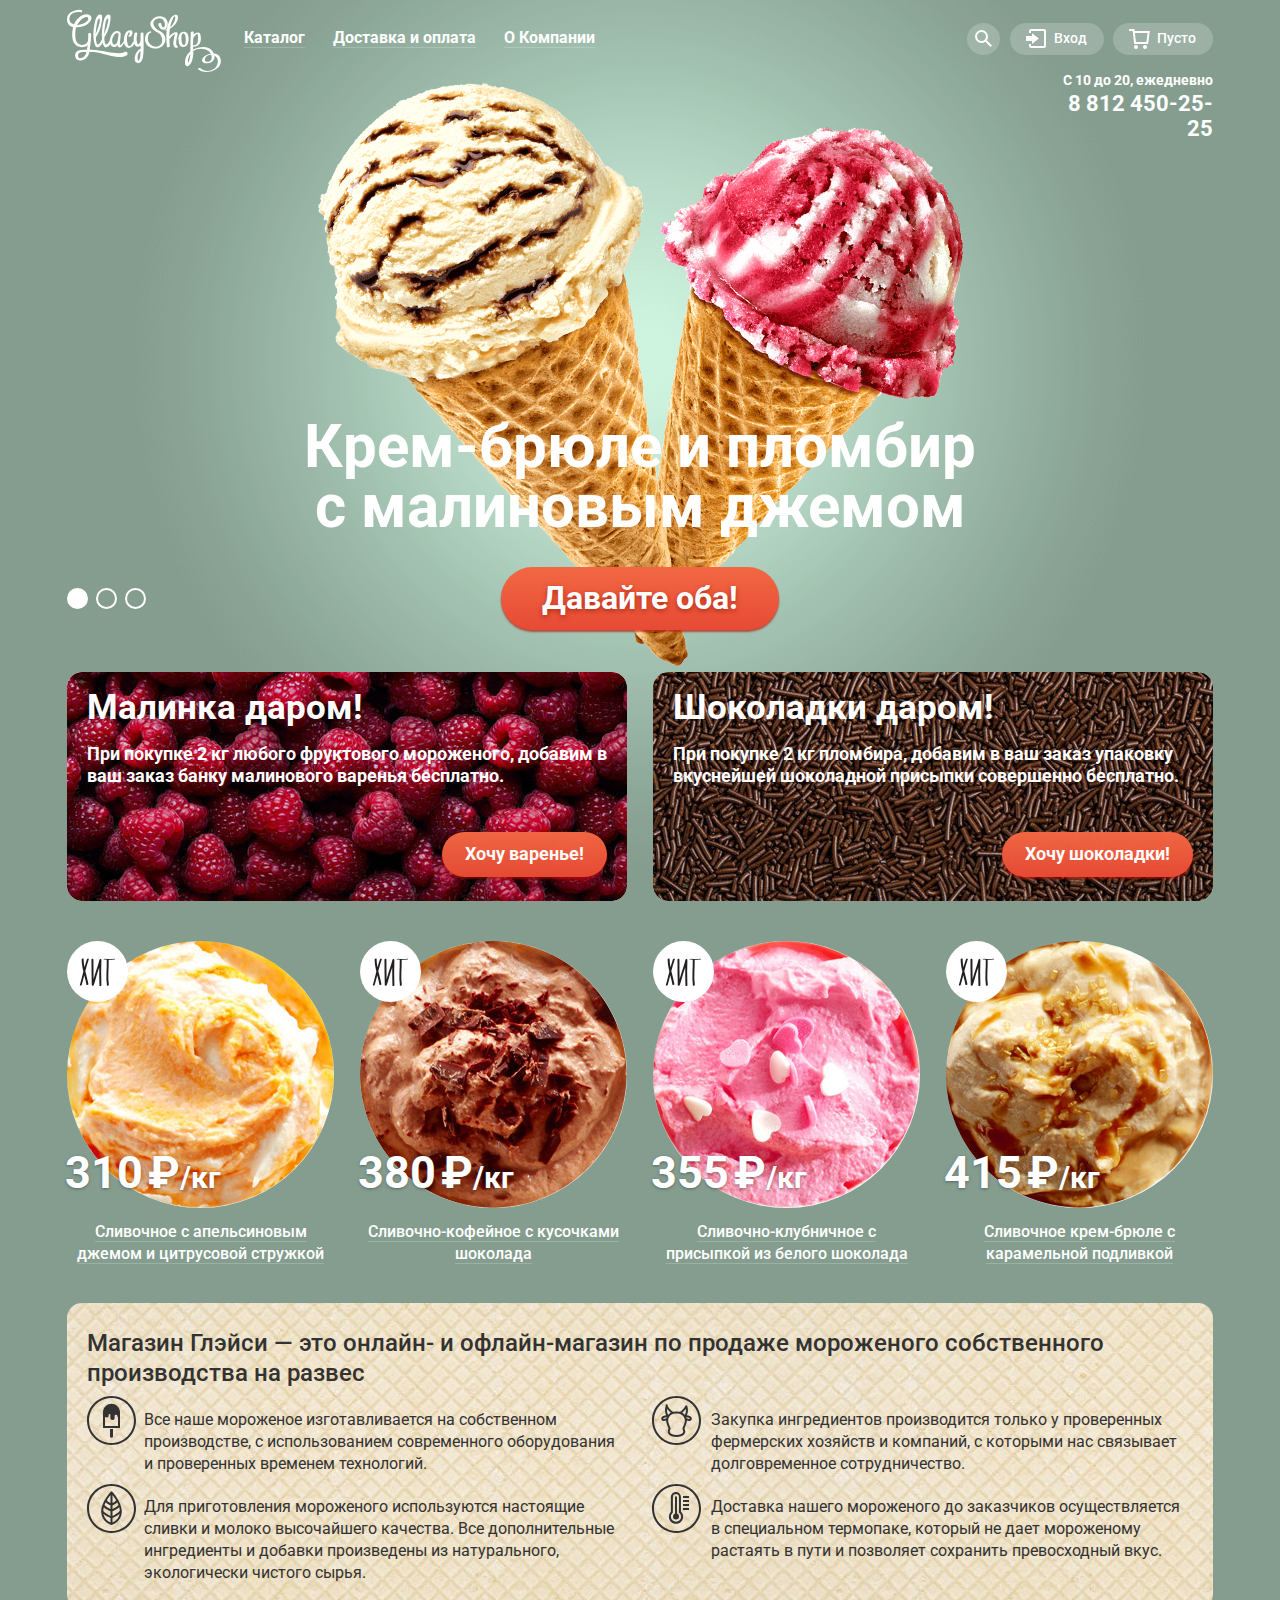
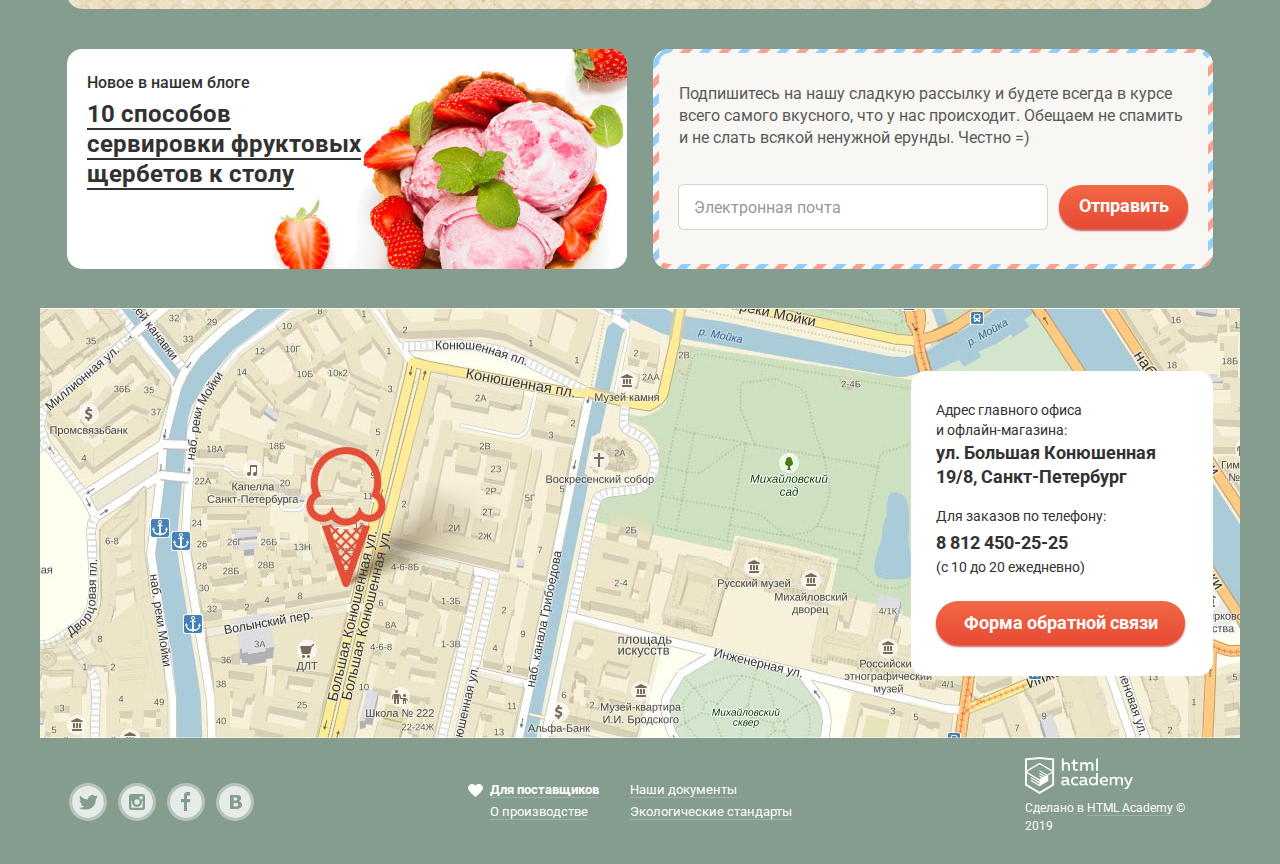
==== commit 7a87c9f2: "Правки переполнения" ====
--- a/index.html
+++ b/index.html
@@ -5,7 +5,7 @@
     <title>Магазин мороженого Глейси</title>
     <link rel="stylesheet" href="https://fonts.googleapis.com/css?family=Roboto:400,500,700&amp;subset=cyrillic">
     <link rel="stylesheet" href="css/normalize.css">
-    <link rel="stylesheet" href="css/style.min.css">
+    <link rel="stylesheet" href="css/style.css">
   </head>
   <body>
     <input class="visually-hidden" type="radio" id="product-1" name="toggle" checked tabindex="-1">
@@ -153,10 +153,10 @@
           <h2 class="visually-hidden">Наши преимущества</h2>
           <p class="advantages-lead">Магазин Глэйси — это онлайн- и офлайн-магазин по продаже мороженого собственного производства на развес</p>
           <ul class="advantages-list">
-            <li class="advantages-list-item">Все наше мороженое изготавливается на собственном производстве, с использованием современного оборудования и проверенных временем технологий.</li>
-            <li class="advantages-list-item">Закупка ингредиентов  производится только у проверенных фермерских хозяйств и компаний, с которыми нас связывает долговременное сотрудничество.</li>
-            <li class="advantages-list-item">Для приготовления мороженого используются настоящие сливки и молоко высочайшего качества. Все дополнительные ингредиенты и добавки произведены из натурального, экологически чистого сырья.</li>
-            <li class="advantages-list-item">Доставка нашего мороженого до заказчиков осуществляется в специальном термопаке, который не дает мороженому растаять в пути и позволяет сохранить превосходный вкус.</li>
+            <li class="advantages-list-item advantages-icon-icecream">Все наше мороженое изготавливается на собственном производстве, с использованием современного оборудования и проверенных временем технологий.</li>
+            <li class="advantages-list-item advantages-icon-cow">Закупка ингредиентов  производится только у проверенных фермерских хозяйств и компаний, с которыми нас связывает долговременное сотрудничество.</li>
+            <li class="advantages-list-item advantages-icon-eco">Для приготовления мороженого используются настоящие сливки и молоко высочайшего качества. Все дополнительные ингредиенты и добавки произведены из натурального, экологически чистого сырья.</li>
+            <li class="advantages-list-item advantages-icon-thermometer">Доставка нашего мороженого до заказчиков осуществляется в специальном термопаке, который не дает мороженому растаять в пути и позволяет сохранить превосходный вкус.</li>
           </ul>
         </section>
         <div class="wrapper-double-collumns">
@@ -177,7 +177,8 @@
         </div>
         <section class="map">
           <h2 class="visually-hidden">Как до нас добраться</h2>
-          <img src="img/map-with-pin-and-shadow.jpg" alt="ул. Большая Конюшенная 19/8, Санкт-Петербург" width="1200" height="430">
+          <iframe src="https://yandex.ru/map-widget/v1/?um=constructor%3A7b7576fee9a57803f95c57367820772f396baf11f40e2ccab900d20d4720b1c8&amp;source=constructor" width="100%" height="100%" frameborder="0"></iframe>
+          <p class="map-image"><!-- <img src="img/map-with-pin-and-shadow.jpg" alt="ул. Большая Конюшенная 19/8, Санкт-Петербург" width="1200" height="430"> --></p>
           <section class="map-info">
             <h3 class="visually-hidden">Наши контакты</h3>
             <div class="map-addres">
@@ -206,9 +207,11 @@
           </section>
           <section class="main-footer-documentation">
             <h2 class="visually-hidden">Дополнительная информация</h2>
+            <ul class="main-footer-documentation-list production-list">
+              <li class="main-footer-documentation-list-item documentation-for-suppliers"><a href="#">Для поставщиков</a><svg class="svg-heart" xmlns="http://www.w3.org/2000/svg" width="15" height="13" viewBox="0 0 15 13"><path fill="#FFF" d="M10.799 0c-1.35 0-2.551.65-3.3 1.661A4.097 4.097 0 0 0 4.199 0C1.875 0 0 1.806 0 4.044 0 7.223 7.499 13 7.499 13s7.499-5.777 7.499-8.956C14.998 1.806 13.123 0 10.799 0z"/></svg></li>
+              <li class="main-footer-documentation-list-item"><a href="#">О производстве</a></li>
+            </ul>
             <ul class="main-footer-documentation-list">
-              <li class="main-footer-documentation-list-item"><a href="#">Для поставщиков</a><svg class="svg-heart" xmlns="http://www.w3.org/2000/svg" width="15" height="13" viewBox="0 0 15 13"><path fill="#FFF" d="M10.799 0c-1.35 0-2.551.65-3.3 1.661A4.097 4.097 0 0 0 4.199 0C1.875 0 0 1.806 0 4.044 0 7.223 7.499 13 7.499 13s7.499-5.777 7.499-8.956C14.998 1.806 13.123 0 10.799 0z"/></svg></li>
-              <li class="main-footer-documentation-list-item"><a href="#">О производстве</a></li>
               <li class="main-footer-documentation-list-item"><a href="#">Наши документы</a></li>
               <li class="main-footer-documentation-list-item"><a href="#">Экологические стандарты</a></li>
             </ul>
@@ -216,16 +219,19 @@
           <p class="main-footer-copyright">Сделано в <a href="https://htmlacademy.ru/intensive/htmlcss">HTML Academy</a> © 2019</p>
         </footer>
       </div>
-      <section class="modal-feedback">
-        <h2 class="visually-hidden">Форма обратной связи</h2>
-        <p class="modal-feedback-lead">Мы обязательно вам ответим!</p>
-        <form class="modal-feedback-form" action="https://echo.htmlacademy.ru" method="post">
-          <p class="modal-feedback-name"><input type="text" name="feedback-name" aria-label="Как вас зовут?" placeholder="Как вас зовут?"></p>
-          <p class="modal-feedback-email"><input type="email" name="feedback-email" aria-label="Ваша почта для ответа?" placeholder="Ваша почта для ответа?"></p>
-          <textarea name="feedback-info" rows="5" aria-label="Напишите что-нибудь..." placeholder="Напишите что-нибудь..."></textarea>
-          <button class="modal-feedback-button button" type="submit">Отправить</button>
-        </form>
-      </section>
+      <div class="wrapper-modal-feedback">
+        <section class="modal-feedback">
+          <h2 class="visually-hidden">Форма обратной связи</h2>
+          <p class="modal-feedback-lead">Мы обязательно вам ответим!</p>
+          <form class="modal-feedback-form" action="https://echo.htmlacademy.ru" method="post">
+            <p class="modal-feedback-name"><input type="text" name="feedback-name" aria-label="Как вас зовут?" placeholder="Как вас зовут?"></p>
+            <p class="modal-feedback-email"><input type="email" name="feedback-email" aria-label="Ваша почта для ответа?" placeholder="Ваша почта для ответа?"></p>
+            <textarea name="feedback-info" rows="5" aria-label="Напишите что-нибудь..." placeholder="Напишите что-нибудь..."></textarea>
+            <button class="modal-feedback-button button" type="submit">Отправить</button>
+          </form>
+          <button class="modal-feedback-close" type="button"></button>
+        </section>
+      </div>
     </div>
     <script src="js/script.js"></script>
   </body>
--- a/css/style.css
+++ b/css/style.css
@@ -0,0 +1,2428 @@
+*,
+*::before,
+*::after {
+  -webkit-box-sizing: inherit;
+          box-sizing: inherit;
+}
+
+html {
+  -webkit-box-sizing: border-box;
+          box-sizing: border-box;
+}
+
+body {
+  position: relative;
+  font-size: 16px;
+  line-height: 22px;
+  font-family: "Roboto", Arial, sans-serif;
+  color: #ffffff;
+
+  background-color: #849d8f;
+}
+
+.container {
+  width: 1200px;
+  margin: 0 auto;
+  padding: 0 27px;
+}
+
+a {
+  text-decoration: none;
+}
+
+img {
+  max-width: 100%;
+  height: auto;
+}
+
+.visually-hidden:not(:focus):not(:active),
+input[type="checkbox"].visually-hidden,
+input[type="radio"].visually-hidden {
+  position: absolute;
+
+  width: 1px;
+  height: 1px;
+  margin: -1px;
+  padding: 0;
+  overflow: hidden;
+
+  white-space: nowrap;
+
+  border: 0;
+
+  clip: rect(0 0 0 0);
+  -webkit-clip-path: inset(100%);
+          clip-path: inset(100%);
+}
+
+.button {
+  display: inline-block;
+
+  font: inherit;
+  font-weight: bold;
+  vertical-align: bottom;
+  text-align: center;
+  color: #ffffff;
+
+  background-color: #f26843;
+  background-image: -webkit-gradient(linear, left bottom, left top, from(#e74a35), to(#f26843));
+  background-image: linear-gradient(to top, #e74a35, #f26843);
+  background-repeat: no-repeat;
+  border: 0;
+  border-radius: 50px;
+  -webkit-box-shadow: 0 2px 2px 0 rgba(172, 16, 0, 0.64);
+          box-shadow: 0 2px 2px 0 rgba(172, 16, 0, 0.64);
+  cursor: pointer;
+}
+
+.button:hover,
+.button:focus {
+  /* box-shadow: 0px 2px 2px 0 #ac1000;
+  background-image:
+  linear-gradient(to bottom, rgba(255, 255, 255, 0.2), rgba(255, 255, 255, 0.2)),
+  linear-gradient(to top, #e74a35, #f26843); */
+  background: -webkit-gradient(linear, left top, left bottom, from(#f58669), to(#ec6f5e));
+  background: linear-gradient(to bottom, #f58669 0%, #ec6f5e 100%);
+  -webkit-box-shadow: 0 2px 2px rgba(172, 16, 0, 1);
+          box-shadow: 0 2px 2px rgba(172, 16, 0, 1);
+}
+
+.button:active {
+  /* box-shadow: inset 0px 2px 2px 0 #942718;
+  background-image:
+  linear-gradient(to bottom, rgba(0, 0, 0, 0.07), rgba(0, 0, 0, 0.07)),
+  linear-gradient(to bottom, #e74a35, #f26843); */
+  background: -webkit-gradient(linear, left top, left bottom, from(#d84732), to(#e1613e));
+  background: linear-gradient(to bottom, #d84732 0%, #e1613e 100%);
+  -webkit-box-shadow: inset 0 2px 2px rgba(172, 16, 0, 1);
+          box-shadow: inset 0 2px 2px rgba(172, 16, 0, 1);
+}
+
+/* ШАПКА */
+
+.main-navigation {
+  display: -webkit-box;
+  display: -ms-flexbox;
+  display: flex;
+  -ms-flex-wrap: wrap;
+      flex-wrap: wrap;
+}
+
+.site-navigation,
+.catalog-navigation,
+.user-navigation {
+  display: -webkit-box;
+  display: -ms-flexbox;
+  display: flex;
+  -ms-flex-wrap: wrap;
+      flex-wrap: wrap;
+  margin: 0;
+  padding: 0;
+
+  list-style: none;
+}
+
+.logo-main-header {
+  width: 154px;
+  height: 64px;
+  margin-right: 9px;
+  padding-top: 9px;
+}
+
+.site-navigation {
+  width: 550px;
+  padding-top: 23px;
+}
+
+.user-navigation {
+  -webkit-box-pack: end;
+  -ms-flex-pack: end;
+  justify-content: flex-end;
+  width: 420px;
+  margin-left: auto;
+  padding-top: 23px;
+}
+
+.main-navigation a {
+  color: inherit;
+}
+
+.site-navigation-item > a {
+  display: block;
+  margin-right: 1px;
+  padding: 6px 13px 7px 14px;
+
+  font-weight: 700;
+  font-size: 16px;
+  line-height: 18px;
+
+  background-color: transparent;
+  border-radius: 25px;
+}
+
+.site-navigation-item-border {
+  border-bottom: 1px solid rgba(255, 255, 255, 0.2);
+}
+
+.site-navigation-item > a:hover,
+.site-navigation-item > a:focus {
+  color: #323232;
+
+  background-color: #f7f6f3;
+}
+
+.site-navigation-item > a:active {
+  color: #323232;
+
+  background-color: #ededed;
+  -webkit-box-shadow: inset 0 2px 1px 0 #696969;
+          box-shadow: inset 0 2px 1px 0 #696969;
+}
+
+a:hover .site-navigation-item-border,
+a:focus .site-navigation-item-border,
+a:active .site-navigation-item-border,
+.current-site-navigation-link .site-navigation-item-border {
+  border-bottom: none;
+}
+
+li .current-site-navigation-link,
+li .current-site-navigation-link:hover,
+li .current-site-navigation-link:focus,
+li .current-catalog-navigation-link {
+  color: inherit;
+
+  background-color: #d07058;
+}
+
+li .current-site-navigation-link:active {
+  color: #323232;
+
+  background-color: #ededed;
+  -webkit-box-shadow: inset 0 2px 1px 0 #696969;
+          box-shadow: inset 0 2px 1px 0 #696969;
+}
+
+.site-navigation-item {
+  position: relative;
+}
+
+.catalog-navigation {
+  position: absolute;
+  top: 37px;
+  left: -6px;
+  z-index: 10;
+
+  display: none;
+  width: 143px;
+  padding-top: 5px;
+  padding-bottom: 4px;
+
+  background-color: #f8f7f4;
+  border-radius: 5px;
+  -webkit-box-shadow: 0 20px 20px 0 rgba(0, 0, 0, 0.4);
+          box-shadow: 0 20px 20px 0 rgba(0, 0, 0, 0.4);
+}
+
+.site-navigation-item:hover .catalog-navigation {
+  /* Доделать на js доступность при фокусе .popup-show */
+  display: block;
+}
+
+.catalog-navigation::before {
+  content: "";
+  position: absolute;
+  top: 38px;
+  left: 6px;
+
+  width: 128px;
+  height: 1px;
+
+  background-color: rgba(0, 0, 0, 0.2);
+}
+
+.catalog-navigation a {
+  display: block;
+  margin-bottom: 3px;
+  padding: 5px 0 7px 20px;
+
+  font-size: 14px;
+  line-height: 16px;
+  color: #323232;
+}
+
+.catalog-navigation-item:first-of-type a {
+  margin-bottom: 10px;
+}
+
+.catalog-navigation .current-catalog-navigation-link {
+  color: #ffffff;
+}
+
+.catalog-navigation-item:first-of-type a {
+  font-weight: 700;
+}
+
+.catalog-navigation a:not(.current-catalog-navigation-link):hover,
+.catalog-navigation a:not(.current-catalog-navigation-link):focus {
+  background-color: #fbded7;
+}
+
+.catalog-navigation a:not(.current-catalog-navigation-link):active {
+  background-color: #f6b5a5;
+}
+
+/* НАВИГАЦИЯ ПОЛЬЗОВАТЕЛЯ */
+
+.user-navigation a {
+  font-weight: 500;
+  font-size: 14px;
+  line-height: 16px;
+}
+
+.user-navigation-search,
+.user-navigation-login,
+.user-navigation-cart {
+  background-color: rgba(255, 255, 255, 0.2);
+}
+
+.user-navigation-search:hover,
+.user-navigation-login:hover,
+.user-navigation-cart:not(.filled-cart):hover,
+.filled-cart {
+  background-color: #f8f7f4;
+}
+
+.user-navigation-search:hover a,
+.user-navigation-login:hover a,
+.user-navigation-cart:hover > a,
+.filled-cart > a {
+  color: #323232;
+}
+
+.user-navigation-login path {
+  fill: #ffffff;
+}
+
+.user-navigation-search:hover path,
+.user-navigation-cart:not(.filled-cart):hover path,
+.user-navigation-cart:not(.filled-cart):hover circle,
+.user-navigation-login:hover path {
+  fill: #323232;
+}
+
+.user-navigation-search {
+  position: relative;
+
+  width: 33px;
+  height: 32px;
+  margin-right: 10px;
+
+  text-align: left;
+
+  border-radius: 50%;
+}
+
+.user-navigation-search > a {
+  display: block;
+  padding: 7px 7px 31px 8px;
+}
+
+.user-navigation-login {
+  position: relative;
+  align-self: flex-start;
+
+  max-width: 200px;
+
+  border-radius: 30px;
+}
+
+.user-navigation-login > a {
+  display: block;
+  padding: 7px 17px 9px 44px;
+}
+
+.user-navigation-cart {
+  position: relative;
+  align-self: flex-start;
+
+  max-width: 145px;
+  margin-left: 9px;
+
+  border-radius: 30px;
+}
+
+.user-navigation-cart > a {
+  display: block;
+  padding: 7px 17px 9px 44px;
+}
+
+.filled-cart {
+  margin-right: 1px;
+  margin-left: 8px;
+}
+
+.filled-cart > a {
+  padding: 7px 16px 9px 44px;
+}
+
+.user-navigation svg {
+  position: absolute;
+}
+
+.user-navigation-search:hover .hover-search,
+.user-navigation-cart:hover .hover-filled-cart,
+.user-navigation-login:hover .hover-login {
+  display: block;
+}
+
+/* ХОВЕР - ПОИСК */
+
+.hover-search {
+  position: absolute;
+  right: 0;
+  bottom: -88px;
+  z-index: 10;
+
+  display: none;
+  width: 341px;
+  padding: 20px 15px;
+
+  background-color: #f8f7f4;
+  border-radius: 5px;
+  -webkit-box-shadow: 0 20px 20px 0 rgba(0, 0, 0, 0.4);
+          box-shadow: 0 20px 20px 0 rgba(0, 0, 0, 0.4);
+}
+
+.hover-search input {
+  width: 311px;
+  padding: 10px 15px;
+
+  font-weight: 700;
+  font-size: 14px;
+  line-height: 24px;
+  color: #323232;
+
+  border: none;
+  border-radius: 5px;
+  -webkit-box-shadow: 0 0 0 2px rgba(178, 178, 178, 0.52);
+          box-shadow: 0 0 0 2px rgba(178, 178, 178, 0.52);
+}
+
+.hover-search input::-webkit-input-placeholder {
+  font-weight: 400;
+  color: #999999;
+}
+
+.hover-search input:-ms-input-placeholder {
+  font-weight: 400;
+  color: #999999;
+}
+
+.hover-search input::-ms-input-placeholder {
+  font-weight: 400;
+  color: #999999;
+}
+
+.hover-search input::placeholder {
+  font-weight: 400;
+  color: #999999;
+}
+
+.hover-search input:hover {
+  -webkit-box-shadow: 0 0 0 2px rgba(154, 154, 154, 0.52);
+          box-shadow: 0 0 0 2px rgba(154, 154, 154, 0.52);
+}
+
+.hover-search input:focus {
+  -webkit-box-shadow: 0 0 0 2px rgba(46, 136, 228, 0.52);
+          box-shadow: 0 0 0 2px rgba(46, 136, 228, 0.52);
+}
+
+.hover-search input:invalid {
+  -webkit-box-shadow: 0 0 0 2px red;
+          box-shadow: 0 0 0 2px red;
+}
+
+/* ХОВЕР - ЛОГИН */
+
+.hover-login p {
+  margin: 0;
+}
+
+.hover-login-form .hover-login-input {
+  margin-bottom: 20px;
+}
+
+.hover-login-form .hover-login-input:nth-child(2) {
+  margin-bottom: 20px;
+}
+
+.hover-login {
+  position: absolute;
+  right: 0;
+  bottom: -218px;
+  z-index: 10;
+
+  display: none;
+  width: 277px;
+  height: 214px;
+  padding: 20px 17px 22px 19px;
+
+  background-color: #f8f7f4;
+  border-radius: 5px;
+  -webkit-box-shadow: 0 20px 20px 0 rgba(0, 0, 0, 0.4);
+          box-shadow: 0 20px 20px 0 rgba(0, 0, 0, 0.4);
+}
+
+.user-navigation-login svg {
+  top: 6px;
+  left: 16px;
+}
+
+.hover-login input {
+  width: 241px;
+  height: 44px;
+  padding: 10px 15px;
+
+  font-weight: 700;
+  font-size: 14px;
+  line-height: 24px;
+  color: #323232;
+
+  border: none;
+  border-radius: 5px;
+  -webkit-box-shadow: 0 0 0 2px rgba(178, 178, 178, 0.52);
+          box-shadow: 0 0 0 2px rgba(178, 178, 178, 0.52);
+}
+
+.hover-login input::-webkit-input-placeholder {
+  font-weight: 400;
+  color: #999999;
+}
+
+.hover-login input:-ms-input-placeholder {
+  font-weight: 400;
+  color: #999999;
+}
+
+.hover-login input::-ms-input-placeholder {
+  font-weight: 400;
+  color: #999999;
+}
+
+.hover-login input::placeholder {
+  font-weight: 400;
+  color: #999999;
+}
+
+.hover-login input:hover {
+  -webkit-box-shadow: 0 0 0 2px rgba(154, 154, 154, 0.52);
+          box-shadow: 0 0 0 2px rgba(154, 154, 154, 0.52);
+}
+
+.hover-login input:focus {
+  -webkit-box-shadow: 0 0 0 2px rgba(46, 136, 228, 0.52);
+          box-shadow: 0 0 0 2px rgba(46, 136, 228, 0.52);
+}
+
+.hover-login input:invalid {
+  -webkit-box-shadow: 0 0 0 2px red;
+          box-shadow: 0 0 0 2px red;
+}
+
+.wrapper-login-links {
+  display: -webkit-box;
+  display: -ms-flexbox;
+  display: flex;
+  -webkit-box-pack: justify;
+  -ms-flex-pack: justify;
+  justify-content: space-between;
+  -webkit-box-align: start;
+  -ms-flex-align: start;
+  align-items: flex-start;
+}
+
+.hover-login-links {
+  width: 120px;
+}
+
+.hover-login-links a {
+  font-weight: 400;
+  font-size: 13px;
+  line-height: 24px;
+  color: #323232;
+
+  border-bottom: 1px solid rgba(50, 50, 50, 0.3);
+}
+
+.hover-login-links a:nth-child(1) {
+  position: relative;
+  top: -2px;
+}
+
+.hover-login-links a:nth-child(2) {
+  position: relative;
+  top: -5px;
+}
+
+.hover-login-links a:hover,
+.hover-login-links a:focus,
+.hover-login-links a:active {
+  color: #e84d37;
+
+  border-bottom-color: rgba(232, 77, 55, 0.3);
+}
+
+.hover-login-button {
+  padding: 11px 25px 9px;
+
+  font-size: 18px;
+  line-height: 24px;
+  color: #fefefe;
+
+  border-radius: 20px;
+  -webkit-box-shadow: 0 1px 2px 0 #ac1000;
+          box-shadow: 0 1px 2px 0 #ac1000;
+}
+
+/* ХОВЕР - КОРЗИНА */
+
+.hover-filled-cart {
+  position: absolute;
+  right: 0;
+  bottom: -245px;
+  z-index: 10;
+
+  display: none;
+  -webkit-box-sizing: border-box;
+          box-sizing: border-box;
+  width: 540px;
+  padding: 20px 15px;
+
+  color: #323232;
+
+  background-color: #f8f7f4;
+  border-radius: 5px;
+  -webkit-box-shadow: 0 20px 20px 0 rgba(0, 0, 0, 0.4);
+          box-shadow: 0 20px 20px 0 rgba(0, 0, 0, 0.4);
+}
+
+.user-navigation-cart svg {
+  top: 6px;
+  left: 16px;
+}
+
+.hover-filled-cart-table {
+  width: 510px;
+
+  border-collapse: collapse;
+}
+
+.hover-filled-cart-table a {
+  color: #323232;
+}
+
+.hover-filled-cart-table a,
+.hover-filled-cart-table td {
+  font-weight: 400;
+  font-size: 13px;
+  line-height: 16px;
+  vertical-align: top;
+}
+
+.cart-delete {
+  padding-top: 10px;
+}
+
+.cart-delete-button {
+  display: block;
+  width: 11px;
+  height: 11px;
+
+  background: url(../img/icons/cross-small.svg) no-repeat;
+  border: 0;
+  cursor: pointer;
+}
+.cart-item-name {
+  width: 220px;
+  padding-top: 10px;
+}
+
+.cart-item-image {
+  padding: 0;
+  padding-bottom: 16px;
+  padding-left: 3px;
+}
+
+.cart-tbody-row:nth-child(2) .cart-item-image {
+  padding-bottom: 22px;
+}
+
+.cart-price {
+  padding: 10px 10px 0;
+
+  text-align: center;
+}
+
+.cart-price-sum {
+  padding-top: 10px;
+}
+
+.cart-price-per-weight {
+  color: #999999;
+}
+
+.cart-item-name a:hover,
+.cart-item-name a:focus,
+.cart-item-name a:active {
+  color: #e84d37;
+}
+
+
+.cart-tfoot tr {
+  text-align: right;
+
+  border-top: 1px solid #cacac7;
+}
+
+.cart-tfoot td {
+  position: relative;
+  right: -3px;
+
+  padding-top: 14px;
+
+  font-weight: 700;
+  font-size: 15px;
+  line-height: 18px;
+}
+
+.hover-filled-cart .hover-filled-cart-button {
+  position: relative;
+  right: -2px;
+
+  display: block;
+  margin-top: 13px;
+  margin-left: 339px;
+  padding: 9px 15px 11px;
+
+  font-size: 18px;
+  line-height: 24px;
+  color: #fefefe;
+
+  border-radius: 20px;
+  -webkit-box-shadow: 0 1px 2px 0 #ac1000;
+          box-shadow: 0 1px 2px 0 #ac1000;
+}
+
+/* ХЕДЕР КОНТАКТЫ */
+
+.header-contacts {
+  width: 170px;
+  margin-top: 8px;
+  margin-left: auto;
+
+  text-align: right;
+}
+
+.header-contacts-hours {
+  margin: 0;
+  margin-bottom: 4px;
+
+  font-weight: 700;
+  font-size: 14px;
+  line-height: 16px;
+}
+
+.header-contacts-tel {
+  font-weight: 700;
+  font-size: 22px;
+  line-height: 24px;
+}
+
+.header-contacts-tel:hover,
+.header-contacts-tel:focus,
+.header-contacts-tel:active {
+  color: #ffbc9e;
+}
+
+/* ХЛЕБНЫЕ КРОШКИ */
+
+.wrapper-h1-breadcrumbs {
+  display: -webkit-box;
+  display: -ms-flexbox;
+  display: flex;
+  -webkit-box-orient: vertical;
+  -webkit-box-direction: normal;
+  -ms-flex-direction: column;
+      flex-direction: column;
+  margin-top: -23px;
+}
+
+.h1-cream {
+  -webkit-box-ordinal-group: 2;
+  -ms-flex-order: 1;
+  order: 1;
+  margin: 0;
+  margin-bottom: 26px;
+  margin-left: -1px;
+  padding: 0;
+
+  font-size: 35px;
+  line-height: 41px;
+}
+
+.breadcrumbs {
+  display: -webkit-box;
+  display: -ms-flexbox;
+  display: flex;
+  flex-wrap: wrap;
+  max-width: 700px;
+  margin: 0;
+  margin-bottom: 2px;
+  padding: 0;
+
+  list-style: none;
+}
+
+.breadcrumbs-item:not(:last-child) {
+  margin-right: 9px;
+}
+
+.breadcrumbs a {
+  font-size: 14px;
+  line-height: 16px;
+  color: inherit;
+}
+
+.breadcrumbs a:not(.breadcrumbs-current):hover,
+.breadcrumbs a:not(.breadcrumbs-current):focus,
+.breadcrumbs a:not(.breadcrumbs-current):active {
+  color: #ffbc9e;
+
+  border-bottom-color: rgba(255, 188, 158, 0.2);
+}
+
+.breadcrumbs a:not(.breadcrumbs-current) {
+  border-bottom: 1px solid rgba(255, 255, 255, 0.2);
+}
+
+.breadcrumbs li:not(:last-child)::after {
+  content: " »";
+  position: relative;
+  left: 3px;
+}
+
+
+/* СЛАЙДЕР */
+
+.wrapper-page-index {
+  background-color: #849d8f;
+  background-image: url("../img/slider/slider-icecream-1.png");
+  background-repeat: no-repeat;
+  background-position: top center;
+
+  -webkit-transition: background-image 0.5s ease, background-color 1s ease;
+          transition: background-image 0.5s ease, background-color 1s ease;
+}
+
+.slider {
+  position: relative;
+
+  padding-top: 275px;
+
+  text-align: center;
+  color: #ffffff;
+}
+
+.slider-list {
+  margin: 0;
+  padding: 0;
+
+  list-style: none;
+}
+
+.slider-item {
+  display: none;
+}
+
+.slider-item p {
+  width: 675px;
+  margin: 0 auto;
+  margin-bottom: 30px;
+
+  font-weight: 700;
+  font-size: 60px;
+  line-height: 60px;
+}
+
+.slider-lead-button {
+  margin-bottom: 42px;
+  padding: 9px 41px 10px;
+
+  font-size: 32px;
+  line-height: 44px;
+  text-shadow: 0 2px 5px rgba(160, 32, 11, 0.76);
+}
+
+.slider-controls {
+  position: absolute;
+  bottom: 62px;
+  left: 0;
+  z-index: 9;
+
+  font-size: 0;
+}
+
+.slider-controls label {
+  display: inline-block;
+  width: 21px;
+  height: 21px;
+  margin-right: 8px;
+
+  vertical-align: top;
+  vertical-align: top;
+
+  background-color: transparent;
+  border: 2px solid #ffffff;
+  border-radius: 50%;
+  cursor: pointer;
+}
+
+.slider-controls label:hover,
+.slider-controls label:focus {
+  background-color: rgba(248, 247, 244, 0.4);
+}
+
+#product-1:checked ~ .wrapper-page-index {
+  background-color: #849d8f;
+  background-image: url("../img/slider/slider-icecream-1.png");
+}
+
+#product-2:checked ~ .wrapper-page-index {
+  background-color: #8996a6;
+  background-image: url("../img/slider/slider-icecream-2.png");
+}
+
+#product-3:checked ~ .wrapper-page-index {
+  background-color: #9d8b84;
+  background-image: url("../img/slider/slider-icecream-3.png");
+}
+
+#product-1:checked ~ .wrapper-page-index #slide1,
+#product-2:checked ~ .wrapper-page-index #slide2,
+#product-3:checked ~ .wrapper-page-index #slide3 {
+  display: block;
+}
+
+#product-1:checked ~ .wrapper-page-index label[for="product-1"],
+#product-2:checked ~ .wrapper-page-index label[for="product-2"],
+#product-3:checked ~ .wrapper-page-index label[for="product-3"] {
+  background-color: #ffffff;
+}
+
+.wrapper-page-index::before,
+.wrapper-page-index::after {
+  content: "";
+
+  visibility: hidden;
+}
+
+.wrapper-page-index::before {
+  background-image: url("../img/slider/slider-icecream-2.png");
+}
+
+.wrapper-page-index::after {
+  background-image: url("../img/slider/slider-icecream-3.png");
+}
+
+/* БЛОК СПЕЦ ПРЕДЛОЖЕНИЙ */
+
+.special-offer {
+  display: -webkit-box;
+  display: -ms-flexbox;
+  display: flex;
+  -webkit-box-pack: justify;
+  -ms-flex-pack: justify;
+  justify-content: space-between;
+  margin-bottom: 40px;
+}
+
+.special-offer-banner h3,
+.special-offer-banner p {
+  margin: 0;
+}
+
+.special-offer-banner {
+  position: relative;
+
+  width: 560px;
+  padding: 15px 20px 24px;
+
+  border-radius: 15px;
+}
+
+.banner-raspberry {
+  display: -webkit-box;
+  display: -ms-flexbox;
+  display: flex;
+  -webkit-box-orient: vertical;
+  -webkit-box-direction: normal;
+  -ms-flex-direction: column;
+      flex-direction: column;
+
+  background: url(../img/bg-banner-raspberry.jpg) no-repeat top center;
+  background-color: #aa0532;
+  background-size: cover;
+}
+
+.banner-chocolate {
+  display: -webkit-box;
+  display: -ms-flexbox;
+  display: flex;
+  -webkit-box-orient: vertical;
+  -webkit-box-direction: normal;
+  -ms-flex-direction: column;
+      flex-direction: column;
+
+  background: url(../img/bg-banner-choco.jpg) no-repeat top center;
+  background-color: #512f19;
+  background-size: cover;
+}
+
+.special-offer-lead {
+  font-weight: 700;
+  font-size: 35px;
+  line-height: 41px;
+}
+
+.special-offer-banner p {
+  margin: 15px 0 45px;
+
+  font-weight: 700;
+  font-size: 18px;
+  line-height: 22px;
+}
+
+.special-offer-button {
+  -ms-flex-item-align: end;
+  align-self: flex-end;
+  padding: 10px 23px 11px;
+
+  font-size: 18px;
+  line-height: 24px;
+
+  opacity: 0.99;
+}
+
+/* ФИЛЬТРЫ КАТАЛОГА */
+
+.catalog-filter {
+  width: 880px;
+  margin-bottom: 41px;
+}
+
+.catalog-filter-form {
+  display: -webkit-box;
+  display: -ms-flexbox;
+  display: flex;
+  -ms-flex-wrap: wrap;
+      flex-wrap: wrap;
+  -webkit-box-align: start;
+  -ms-flex-align: start;
+  align-items: flex-start;
+}
+
+.catalog-filter fieldset {
+  margin: 0;
+  margin-right: 15px;
+  padding: 0;
+
+  border: 0;
+}
+
+.catalog-filter legend {
+  margin-bottom: 7px;
+  padding-left: 15px;
+
+  font-weight: 500;
+  font-size: 14px;
+  line-height: 16px;
+}
+
+.field-wrapper {
+  background-color: rgba(255, 255, 255, 0.2);
+  border-radius: 20px;
+}
+
+/* СОРТИРОВКА */
+
+.field-sorting-options::-ms-expand {
+  display: none;
+}
+
+.field-sorting-options {
+  width: 193px;
+  height: 36px;
+  margin-bottom: 15px;
+  padding-bottom: 1px;
+  padding-left: 11px;
+
+  font-weight: 500;
+  font-size: 16px;
+  line-height: 18px;
+  text-align: left;
+  color: #ffffff;
+
+  background-color: rgba(255, 255, 255, 0.2);
+  border: none;
+  border-radius: 20px;
+
+  -webkit-appearance: none;
+     -moz-appearance: none;
+      -ms-appearance: none;
+          appearance: none;
+}
+
+.field-sorting {
+  position: relative;
+}
+
+.field-sorting .field-sorting-title {
+  padding-left: 16px;
+}
+
+.field-sorting-options-arrow {
+  position: absolute;
+  right: 14px;
+  bottom: 28px;
+
+  border-top: 10px solid #ffffff;
+  border-right: 5.5px solid transparent;
+  border-left: 5.5px solid transparent;
+
+  pointer-events: none;
+}
+
+.field-sorting-options option {
+  padding: 0;
+
+  color: #323232;
+}
+
+.field-sorting-options:hover + .field-sorting-options-arrow,
+.field-sorting-options:focus + .field-sorting-options-arrow {
+  border-top: 10px solid #323232;
+}
+
+.field-sorting-options:hover,
+.field-sorting-options:focus {
+  color: #323232;
+
+  background-color: rgba(255, 255, 255, 1);
+}
+
+/* ВЫБОР ЦЕНЫ */
+
+.ramge-min,
+.range-max {
+  margin: 0;
+
+  font-weight: 500;
+  font-size: 14px;
+  line-height: 16px;
+}
+
+.range-min input,
+.range-max input {
+  width: 26px;
+  margin: 0;
+  margin-top: -1px;
+  margin-bottom: -2px;
+  margin-left: 3px;
+
+  font: inherit;
+  color: inherit;
+
+  background: none;
+  border: none;
+  cursor: pointer;
+}
+
+.range-max input {
+  margin-left: 13px;
+}
+
+.field-price-range legend {
+  position: relative;
+}
+
+.field-price-range legend::after {
+  content: "";
+  position: absolute;
+  top: 7px;
+  left: 114px;
+
+  width: 7px;
+  height: 2px;
+
+  background: #ffffff;
+}
+
+.range-controls {
+  position: relative;
+
+  width: 219px;
+  height: 36px;
+  padding-top: 16px;
+  padding-left: 22px;
+
+  background-color: rgba(255, 255, 255, 0.2);
+  border-radius: 20px;
+}
+
+.range-controls .scale {
+  width: 176px;
+  height: 4px;
+
+  background-color: rgba(248, 247, 244, 0.5);
+}
+
+.range-controls .bar {
+  position: absolute;
+  left: 38px;
+
+  width: 107px;
+  height: 4px;
+
+  background-color: #f8f7f4;
+}
+
+.range-controls .range-toggle {
+  position: absolute;
+  top: 8px;
+
+  width: 20px;
+  height: 20px;
+
+  background-color: #ababab;
+  border: 8px solid #ffffff;
+  border-radius: 50%;
+  cursor: pointer;
+}
+
+.range-toggle-min {
+  left: 34.5px;
+}
+
+.range-toggle-max {
+  right: 66.5px;
+}
+
+.range-controls .range-toggle-min:hover,
+.range-controls .range-toggle-min:focus {
+  width: 22px;
+  height: 22px;
+  top: 7px;
+  left: 33.5px;
+}
+
+.range-controls .range-toggle-max:hover,
+.range-controls .range-toggle-max:focus {
+  width: 22px;
+  height: 22px;
+  top: 7px;
+  right: 65.5px;
+}
+/* ВЫБОР ЖИРНОСТИ */
+
+.field-wrapper-fat {
+  padding: 6px 2.5px 7px 14px;
+}
+
+label[for|="fat"] {
+  position: relative;
+
+  margin-right: 14px;
+  padding-left: 32px;
+
+  cursor: pointer;
+}
+
+.fat-radio {
+  position: absolute;
+  top: 0;
+  left: 0;
+
+  width: 22px;
+  height: 22px;
+
+  border: 4px solid rgba(255, 255, 255, 0.8);
+  border-radius: 50%;
+}
+
+label:hover .fat-radio,
+input[type="radio"]:focus + .fat-radio {
+  border: 4px solid rgba(255, 255, 255, 1);
+}
+
+input[type="radio"]:checked + .fat-radio::after {
+  content: "";
+  position: absolute;
+  top: 3px;
+  left: 3px;
+
+  width: 8px;
+  height: 8px;
+
+  background-color: rgba(255, 255, 255, 0.8);
+  border-radius: 50%;
+}
+
+label:hover input[type="radio"]:checked:not(:disabled) + .fat-radio::after,
+input[type="radio"]:focus + .fat-radio::after {
+  background-color: rgba(255, 255, 255, 1);
+}
+
+input[type="radio"]:focus + .fat-radio {
+  outline: thin dotted;
+}
+
+
+input[type="radio"]:disabled + .fat-radio {
+  border: 4px solid rgba(255, 255, 255, 0.4);
+}
+
+input[type="radio"]:disabled + .fat-radio::after {
+  background-color: rgba(255, 255, 255, 0.4);
+}
+
+/* ВЫБОР НАПОЛНИТЕЛЯ */
+
+.field-wrapper-filler {
+  padding: 6.5px 20px 6.5px 15px;
+}
+
+label[for|="filler"] {
+  position: relative;
+
+  margin-right: 17px;
+  padding-left: 32px;
+
+  cursor: pointer;
+}
+
+label[for|="filler"]:not(:first-of-type):not(:nth-child(2)) {
+  padding-left: 37px;
+}
+
+label[for|="filler"]:not(:first-of-type) {
+  margin-right: 14px;
+}
+
+label[for|="filler"]:last-of-type {
+  margin-right: 0;
+}
+
+.filler-checkbox {
+  position: absolute;
+  top: 0;
+  left: 0;
+
+  width: 20px;
+  height: 20px;
+
+  border: 2px solid rgba(255, 255, 255, 0.8);
+  border-radius: 3px;
+}
+
+label[for="filler-choco"] .filler-checkbox {
+  left: 1px;
+}
+
+label[for="filler-sugar"] .filler-checkbox {
+  left: 0;
+}
+
+label[for="filler-fruits"] .filler-checkbox,
+label[for="filler-jam"] .filler-checkbox {
+  left: 3px;
+}
+
+label[for="filler-syrup"] .filler-checkbox {
+  left: 5px;
+}
+
+label:hover .filler-checkbox,
+input[type="checkbox"]:focus + .filler-checkbox {
+  border: 2px solid rgba(255, 255, 255, 1);
+}
+
+input[type="checkbox"]:checked + .filler-checkbox {
+  border: none;
+}
+
+input[type="checkbox"]:checked + .filler-checkbox::after {
+  content: "";
+  position: absolute;
+
+  width: 24px;
+  height: 20px;
+
+  background: url(../img/icons/checkbox-on.svg) no-repeat;
+  opacity: 0.8;
+}
+
+label:hover input[type="checkbox"]:checked:not(:disabled) + .filler-checkbox::after,
+input[type="checkbox"]:focus + .filler-checkbox::after {
+  opacity: 1;
+}
+
+input[type="checkbox"]:focus + .filler-checkbox {
+  outline: thin dotted;
+}
+
+input[type="checkbox"]:disabled:not(:checked) + .filler-checkbox {
+  border: 2px solid rgba(255, 255, 255, 0.4);
+}
+
+input[type="checkbox"]:disabled + .filler-checkbox::after {
+  opacity: 0.4;
+}
+
+.catalog-filter-button {
+  position: relative;
+  top: -1px;
+
+  -ms-flex-item-align: end;
+  align-self: flex-end;
+  padding: 6.5px 27px 7.5px 28px;
+
+  font-weight: 500;
+  font-size: 16px;
+  line-height: 18px;
+  color: #ffffff;
+
+  background-color: rgba(255, 255, 255, 0.2);
+  border: 0;
+  border-radius: 20px;
+  -webkit-box-shadow: 0 0 0 2px #ffffff;
+          box-shadow: 0 0 0 2px #ffffff;
+}
+
+.catalog-filter-button:hover,
+.catalog-filter-button:focus {
+  color: #323232;
+
+  background-color: #ffffff;
+}
+
+.catalog-filter-button:active {
+  color: #323232;
+
+  background-color: #ededed;
+  border: 0;
+  -webkit-box-shadow: inset 0 2px 1px 0 #696969;
+          box-shadow: inset 0 2px 1px 0 #696969;
+}
+
+/* КАТАЛОГ */
+
+.catalog-cream {
+  margin-bottom: 42px;
+}
+
+.catalog-list,
+.catalog-list h3,
+.catalog-list p {
+  margin: 0;
+}
+
+.catalog-list {
+  display: -webkit-box;
+  display: -ms-flexbox;
+  display: flex;
+  -ms-flex-wrap: wrap;
+      flex-wrap: wrap;
+  padding: 0;
+
+  list-style: none;
+  align-items: flex-start;
+}
+
+.catalog-item {
+  position: relative;
+
+  display: -webkit-box;
+  display: -ms-flexbox;
+  display: flex;
+  -webkit-box-orient: vertical;
+  -webkit-box-direction: normal;
+  -ms-flex-direction: column;
+      flex-direction: column;
+  width: 267px;
+  margin-right: 26px;
+  margin-bottom: 39px;
+}
+
+.catalog-popular .catalog-item {
+  margin-bottom: 38px;
+}
+
+
+.catalog-item:nth-child(4n) {
+  margin-right: 0;
+}
+
+.catalog-item-image-circle {
+  margin-bottom: 7px;
+}
+
+.catalog-item-image-circle img {
+  border-radius: 50%;
+}
+
+.hit .catalog-item-image-circle::before {
+  content: "";
+  position: absolute;
+
+  width: 61px;
+  height: 61px;
+
+  background: url(../img/icons/hit.svg) no-repeat;
+}
+
+.catalog-item-name {
+  -webkit-box-ordinal-group: 2;
+  -ms-flex-order: 1;
+  order: 1;
+  -ms-flex-item-align: center;
+  align-self: center;
+  width: 258px;
+
+  font-weight: 500;
+  font-size: 16px;
+  line-height: 22px;
+  text-align: center;
+}
+
+.catalog-item-name a {
+  color: inherit;
+
+  border-bottom: 1px solid rgba(255, 255, 255, 0.2);
+}
+
+.catalog-item-name:hover a,
+.catalog-item-name:focus a,
+.catalog-item-name:active a {
+  color: #ffbc9e;
+
+  border-bottom-color: rgba(255, 188, 158, 0.2);
+}
+
+.catalog-item-price {
+  position: absolute;
+  top: 209px;
+  left: -2px;
+
+  font-weight: 700;
+  font-size: 45px;
+  line-height: 45px;
+  text-shadow: 0 1px 3px rgba(49, 50, 53, 0.5);
+}
+
+.catalog-item-price-symbol {
+  margin-left: 5px;
+}
+
+.catalog-item-weight {
+  font-size: 30px;
+}
+
+.catalog-item-button {
+  position: absolute;
+  right: 33px;
+  bottom: -54px;
+
+  display: none;
+  padding: 10px 17px 11px;
+
+  font-size: 18px;
+  line-height: 24px;
+  color: #fefefe;
+
+  -webkit-box-shadow: 0 1px 2px 0 #ac1000;
+          box-shadow: 0 1px 2px 0 #ac1000;
+
+  border-radius: 20px;
+}
+
+.catalog-item:hover {
+  z-index: 5;
+}
+
+.catalog-item::before {
+  content: "";
+  position: absolute;
+  top: -6px;
+  left: -13px;
+  z-index: -1;
+
+  display: none;
+  width: 293px;
+  height: calc(100% + 81px);
+
+  background-color: #f8f7f4;
+  border-radius: 5px;
+  -webkit-box-shadow: 0 20px 20px 0 rgba(0, 0, 0, 0.4);
+          box-shadow: 0 20px 20px 0 rgba(0, 0, 0, 0.4);
+  opacity: 0.2;
+}
+
+.catalog-item:hover::before,
+.catalog-item:focus::before {
+  display: block;
+}
+
+.catalog-item:hover .catalog-item-button,
+.catalog-item:focus .catalog-item-button {
+  display: inline-block;
+}
+
+/* БЛОК ПРЕИМУЩЕСТВ */
+
+.advantages {
+  margin-bottom: 40px;
+  padding: 25px 22px 25px 20px;
+
+  background-color: #f0e5d0;
+  background-image: url(../img/bg-waffle-pattern.jpg);
+  border-radius: 15px;
+}
+
+.advantages-lead,
+.advantages-list {
+  margin: 0;
+  padding: 0;
+}
+
+.advantages-lead {
+  font-weight: 500;
+  font-size: 24px;
+  line-height: 30px;
+  color: #323232;
+}
+
+.advantages-list {
+  position: relative;
+
+  display: -webkit-box;
+  display: -ms-flexbox;
+  display: flex;
+  -ms-flex-wrap: wrap;
+      flex-wrap: wrap;
+  -webkit-box-pack: justify;
+  -ms-flex-pack: justify;
+  justify-content: space-between;
+
+  list-style: none;
+}
+
+.advantages-list-item {
+  width: 480px;
+  padding-top: 21px;
+}
+
+.advantages-list-item:nth-child(odd) {
+  margin-left: 57px;
+}
+
+.advantages-list-item {
+  font-size: 16px;
+  line-height: 22px;
+  color: #323232;
+}
+
+.advantages-list-item {
+  position: relative;
+}
+
+.advantages-icon-icecream::before {
+  content: "";
+  position: absolute;
+  top: 8px;
+  left: -57px;
+
+  width: 49px;
+  height: 49px;
+
+  background: url(../img/icons/ice-cream.svg) no-repeat;
+}
+
+.advantages-icon-cow::before {
+  content: "";
+  position: absolute;
+  top: 8px;
+  left: -59px;
+
+  width: 49px;
+  height: 49px;
+
+  background: url(../img/icons/cow.svg) no-repeat;
+}
+
+.advantages-icon-eco::before {
+  content: "";
+  position: absolute;
+  top: 9px;
+  left: -57px;
+
+  width: 49px;
+  height: 49px;
+
+  background: url(../img/icons/eco.svg) no-repeat;
+}
+
+.advantages-icon-thermometer::before {
+  content: "";
+  position: absolute;
+  top: 9px;
+  left: -59px;
+
+  width: 49px;
+  height: 49px;
+
+  background: url(../img/icons/thermometer.svg) no-repeat;
+}
+
+/* БЛОК НОВОСТЕЙ */
+
+.wrapper-double-collumns {
+  display: -webkit-box;
+  display: -ms-flexbox;
+  display: flex;
+  -webkit-box-pack: justify;
+  -ms-flex-pack: justify;
+  justify-content: space-between;
+  margin-bottom: 39px;
+}
+
+.news-blog {
+  width: 560px;
+  padding: 23px 20px;
+
+  background: url(../img/bg-banner-strawberry.jpg) no-repeat;
+  background-size: cover;
+  background-position: center top;
+  background-color: #ffffff;
+  border-radius: 15px;
+}
+
+.news-blog-title {
+  margin: 0;
+  margin-bottom: 5px;
+
+  font-weight: 500;
+  font-size: 16px;
+  line-height: 22px;
+  color: #323232;
+}
+
+.news-blog-link {
+  width: 285px;
+  margin: 0;
+}
+
+.news-blog-link a {
+  position: relative;
+
+  font-weight: 700;
+  font-size: 24px;
+  line-height: 30px;
+  color: #323232;
+
+  border-bottom: 2px solid #323232;
+}
+
+.news-blog-link a:hover,
+.news-blog-link a:focus,
+.news-blog-link a:active {
+  color: #e84d37;
+
+  border-bottom-color: #e84d37;
+}
+
+/* БЛОК ПОДПИСКИ */
+
+.subscribe-border {
+  width: 560px;
+  min-height: 220px;
+  padding: 4px 5px 5px 6px;
+
+  background: url(../img/icons/bg-border-lines.svg) no-repeat;
+  background-size: cover;
+  background-position: top center;
+  border-radius: 15px; /* Ну, я придумал как можно с наименьшими усилиями можно решить вопрос с полосочками, пускай и не идеально */
+}
+
+.subscribe {
+  width: 549px;
+  padding: 30px 20px 35px;
+
+  background-color: #f8f7f4;
+  border-radius: 10px;
+}
+
+.subscribe-offer {
+  margin: 0;
+
+  font-size: 16px;
+  line-height: 22px;
+  color: #5a5a5a;
+}
+
+.subscribe-form input {
+  width: 368px;
+  height: 44px;
+  margin-top: 36px;
+  margin-right: 8px;
+  padding: 10px 15px;
+
+  font-weight: 700;
+  font-size: 16px;
+  line-height: 24px;
+  color: #323232;
+
+  border: none;
+  border-radius: 5px;
+  -webkit-box-shadow: 0 0 0 1px rgba(178, 178, 178, 0.52);
+          box-shadow: 0 0 0 1px rgba(178, 178, 178, 0.52);
+}
+
+.subscribe-form input::-webkit-input-placeholder {
+  font-weight: 400;
+  color: #999999;
+}
+
+.subscribe-form input:-ms-input-placeholder {
+  font-weight: 400;
+  color: #999999;
+}
+
+.subscribe-form input::-ms-input-placeholder {
+  font-weight: 400;
+  color: #999999;
+}
+
+.subscribe-form input::placeholder {
+  font-weight: 400;
+  color: #999999;
+}
+
+.subscribe-form input:hover {
+  -webkit-box-shadow: 0 0 0 2px rgba(154, 154, 154, 0.52);
+          box-shadow: 0 0 0 2px rgba(154, 154, 154, 0.52);
+}
+
+.subscribe-form input:focus {
+  -webkit-box-shadow: 0 0 0 2px rgba(46, 136, 228, 0.52);
+          box-shadow: 0 0 0 2px rgba(46, 136, 228, 0.52);
+}
+
+.subscribe-form input:invalid {
+  -webkit-box-shadow: 0 0 0 2px red;
+          box-shadow: 0 0 0 2px red;
+}
+
+.subscribe-button {
+  width: 129px;
+  padding: 9px 19px 11px;
+
+  font-size: 18px;
+  line-height: 24px;
+  color: #fefefe;
+}
+
+/* МОДАЛКА ПОДПИСКИ */
+
+@keyframes bounce {
+  0% {
+    transform: translateY(-100%);
+  }
+
+  70% {
+    transform: translateY(30px);
+  }
+
+  90% {
+    transform: translateY(-10px);
+  }
+
+  100% {
+    transform: translateY(0);
+  }
+}
+
+@keyframes shake {
+  0%,
+  100% {
+    transform: translateX(0);
+  }
+
+  10%,
+  30%,
+  50%,
+  70%,
+  90% {
+    transform: translateX(-10px);
+  }
+
+  20%,
+  40%,
+  60%,
+  80% {
+    transform: translateX(10px);
+  }
+}
+
+.modal-feedback {
+  position: fixed;
+  z-index: 100;
+
+  top: 337px;
+  left: 50%;
+
+  display: none;
+  width: 478px;
+  margin-left: -239px;
+  padding: 16px 24px 27px 25px;
+
+  background-color: #f8f7f4;
+  border-radius: 10px;
+}
+
+.modal-feedback-overlay {
+  position: absolute;
+  width: 100%;
+  height: 100%;
+  top: 0;
+  background-color: rgba(0, 0, 0, 0.3);
+  z-index: 99;
+}
+
+.popup-show {
+  display: block;
+  animation: bounce 0.6s;
+}
+
+.popup-error {
+  animation: shake 0.6s;
+}
+
+
+.modal-feedback-lead {
+  margin: 0;
+  margin-bottom: 20px;
+
+  font-weight: 500;
+  font-size: 24px;
+  line-height: 28px;
+  color: #323232;
+}
+
+.modal-feedback-close {
+  position: absolute;
+  top: 16px;
+  right: 16px;
+
+  width: 18px;
+  height: 17px;
+
+  background: url(../img/icons/cross-big.svg) no-repeat;
+
+  cursor: pointer;
+  border: 0;
+}
+
+.modal-feedback-name,
+.modal-feedback-email {
+  margin: 0;
+}
+
+.modal-feedback-form input,
+.modal-feedback-form textarea {
+  width: 267px;
+  margin-bottom: 20px;
+
+  font-weight: 700;
+  font-size: 16px;
+  line-height: 24px;
+  color: #323232;
+
+  border: 0;
+  border-radius: 5px;
+  -webkit-box-shadow: 0 0 0 1px rgba(178, 178, 178, 0.52);
+          box-shadow: 0 0 0 1px rgba(178, 178, 178, 0.52);
+}
+
+.modal-feedback-form input {
+  padding: 10px 15px;
+}
+
+.modal-feedback-form textarea {
+  min-width: 428px; /* Вопрос - правильно так ограничивать переполнение или костыльно? */
+  max-width: 428px;
+  margin-bottom: 23px;
+  padding: 8px 15px 10px 15px;
+}
+
+.modal-feedback-form input::-webkit-input-placeholder,
+.modal-feedback-form textarea::-webkit-input-placeholder {
+  font-weight: 400;
+  color: #999999;
+}
+
+.modal-feedback-form input:-ms-input-placeholder,
+.modal-feedback-form textarea:-ms-input-placeholder {
+  font-weight: 400;
+  color: #999999;
+}
+
+.modal-feedback-form input::-ms-input-placeholder,
+.modal-feedback-form textarea::-ms-input-placeholder {
+  font-weight: 400;
+  color: #999999;
+}
+
+.modal-feedback-form input::placeholder,
+.modal-feedback-form textarea::placeholder {
+  font-weight: 400;
+  color: #999999;
+}
+
+.modal-feedback-form input:hover,
+.modal-feedback-form textarea:hover {
+  -webkit-box-shadow: 0 0 0 2px rgba(154, 154, 154, 0.52);
+          box-shadow: 0 0 0 2px rgba(154, 154, 154, 0.52);
+}
+
+.modal-feedback-form input:focus,
+.modal-feedback-form textarea:focus {
+  -webkit-box-shadow: 0 0 0 2px rgba(46, 136, 228, 0.52);
+          box-shadow: 0 0 0 2px rgba(46, 136, 228, 0.52);
+}
+
+.modal-feedback-form input:invalid {
+  -webkit-box-shadow: 0 0 0 2px red;
+          box-shadow: 0 0 0 2px red;
+}
+
+.modal-feedback-button {
+  display: block;
+  margin-left: auto;
+  padding: 10px 23px;
+
+  font-size: 18px;
+  line-height: 24px;
+  color: #fefefe;
+}
+
+/* КАРТА */
+
+.map { /* Вопрос - правильно реализовал растяжение? и то что iframe в html задал 100% размер( как писал в скапйе, почему-то тоже самое не сработало с img, пришлось через css вставлять, я мб спать хотел и не додумался как у инлайн свойства задать */
+  position: relative;
+  width: 1200px;
+  padding-top: 63px;
+  padding-right: 27px;
+  padding-bottom: 62px;
+  min-height: 430px;
+  margin: 0 -27px;
+}
+
+.map iframe {
+  position: absolute;
+  top: 0;
+  z-index: 2;
+}
+
+.map-image {
+  position: absolute;
+  top: 0;
+  left: 0;
+  z-index: 1;
+
+  margin: 0;
+  background-image: url(../img/map-with-pin-and-shadow.jpg);
+  background-repeat: no-repeat;
+  background-size: cover;
+  width: 100%;
+  height: 100%;
+}
+
+.map-image img {
+  height: inherit;
+}
+
+.map-info {
+  position: relative;
+  z-index: 3;
+
+  width: 302px;
+  margin-left: auto;
+  padding: 29px 25px 31px;
+
+  color: #323232;
+
+  background-color: #ffffff;
+  border-radius: 15px;
+}
+
+.map-addres {
+  margin-bottom: 17px;
+}
+
+.map-addres p,
+.map-contacts p {
+  margin: 0;
+
+  font-size: 14px;
+  line-height: 20px;
+}
+
+.map-addres p {
+  width: 150px;
+}
+
+.map-contacts {
+  width: 175px;
+  margin-bottom: 23px;
+}
+
+.map-addres-lead {
+  margin-top: 1px;
+
+  font-style: normal;
+  font-weight: 700;
+  font-size: 18px;
+  line-height: 24px;
+}
+
+.map-contacts p:first-of-type {
+  margin-bottom: 6px;
+}
+
+.map-contacts p:last-of-type {
+  margin-top: 2px;
+
+  line-height: 22px;
+}
+
+.map-contacts-tel {
+  display: block;
+
+  font-weight: 700;
+  font-size: 18px;
+  line-height: 22px;
+  color: #323232;
+}
+
+.map-contacts-tel:hover,
+.map-contacts-tel:focus,
+.map-contacts-tel:active {
+  color: #e84d37;
+}
+
+.map-feedback-button {
+  padding: 10px 27px 10px 28px;
+
+  font-size: 18px;
+  line-height: 24px;
+  color: #fefefe;
+}
+
+/* ПАГИНАЦИЯ */
+
+.pagination-list {
+  display: -webkit-box;
+  display: -ms-flexbox;
+  display: flex;
+  -webkit-box-pack: end;
+  -ms-flex-pack: end;
+  justify-content: flex-end;
+  margin: 0 -9px 30px auto;
+  padding: 0;
+
+  list-style: none;
+  font-weight: 500;
+  font-size: 16px;
+  line-height: 18px;
+}
+
+.pagination-list a {
+  color: inherit;
+}
+
+.pagination-list a:active {
+  color: #000000;
+}
+
+.current-pagination a {
+  color: #000000;
+
+  background-color: #ffffff;
+}
+
+.pagination-list-item a {
+  display: -webkit-box;
+  display: -ms-flexbox;
+  display: flex;
+  -webkit-box-pack: center;
+  -ms-flex-pack: center;
+  justify-content: center;
+  -webkit-box-align: center;
+  -ms-flex-align: center;
+  align-items: center;
+  width: 27px;
+  height: 26px;
+  margin-right: 2px;
+
+  border-radius: 50%;
+}
+
+.pagination-list-item:first-child a {
+  margin-right: 5px;
+}
+
+.pagination-list-item:last-child a {
+  margin-right: 0;
+  margin-left: 4px;
+}
+
+.pagination-list-item a[href]:hover,
+.pagination-list-item a[href]:focus {
+  background-color: rgba(255, 255, 255, 0.2);
+}
+
+.pagination-list-item a[href]:active {
+  background-color: rgba(255, 255, 255, 1);
+}
+
+.pagination-arrow:first-child svg {
+  -webkit-transform: rotate(180deg);
+          transform: rotate(180deg);
+}
+
+.pagination-link[href] path {
+  fill: #ffffff;
+}
+
+.pagination-link[href]:active path {
+  fill: #000000;
+}
+
+/* ПОДВАЛ */
+
+.ie11-flexbug-min-height-fix {
+  display: -webkit-box;
+  display: -ms-flexbox;
+  display: flex;
+}
+
+.main-footer {
+  position: relative;
+
+  display: -webkit-box;
+  display: -ms-flexbox;
+  display: flex;
+  -webkit-box-align: end;
+  -ms-flex-align: end;
+  align-items: flex-end;
+  min-height: 103px;
+  margin-top: 5px;
+}
+
+.main-footer::after {
+  content: "";
+  position: absolute;
+  top: -6px;
+  left: 27px;
+
+  width: 1146px;
+  height: 1px;
+
+  background-color: rgba(255, 255, 255, 0.3);
+}
+
+.main-footer-social-list,
+.main-footer-documentation-list {
+  display: -webkit-box;
+  display: -ms-flexbox;
+  display: flex;
+  -ms-flex-wrap: wrap;
+      flex-wrap: wrap;
+  margin: 0;
+  padding: 0;
+
+  list-style: none;
+}
+
+/* СОЦ-ПАНЕЛЬ */
+
+.main-footer-social {
+  align-self: center;
+  width: 293px;
+  padding-left: 5px;
+  padding-top: 34px;
+  padding-bottom: 24px;
+}
+
+.main-footer-social-list-item {
+  margin-right: 17px;
+  margin-bottom: 8px;
+}
+
+.main-footer-social-list-item a {
+  opacity: 0.8;
+}
+
+.main-footer-social-list-item a:hover,
+.main-footer-social-list-item a:focus,
+.main-footer-social-list-item a:active {
+  opacity: 1;
+}
+
+.main-footer-social-list-item a:active path {
+  fill: #e9e9e9;
+}
+
+.main-footer-social-list-item a::before {
+  content: "";
+  position: absolute;
+
+  width: 32px;
+  height: 32px;
+
+  border-radius: 50%;
+  -webkit-box-shadow: 0 0 0 3px rgba(255, 255, 255, 0.5);
+          box-shadow: 0 0 0 3px rgba(255, 255, 255, 0.5);
+}
+
+.main-footer-social-list-item a:hover::before,
+.main-footer-social-list-item a:focus::before {
+  -webkit-box-shadow: 0 0 0 3px rgba(255, 255, 255, 0.7);
+          box-shadow: 0 0 0 3px rgba(255, 255, 255, 0.7);
+}
+
+.main-fooater-social-list-item a:active::before {
+  -webkit-box-shadow: 0 0 0 3px rgba(255, 255, 255, 0.7);
+          box-shadow: 0 0 0 3px rgba(255, 255, 255, 0.7);
+}
+
+/* БЛОК ДОКУМЕНТАЦИИ */
+
+.main-footer-documentation {
+  width: 550px;
+  align-self: center;
+  display: flex;
+  padding-top: 22px;
+  padding-bottom: 30px;
+  margin-left: 105px;
+}
+
+.main-footer-documentation-list {
+  -webkit-box-orient: vertical;
+  -webkit-box-direction: normal;
+  -ms-flex-direction: column;
+      flex-direction: column;
+}
+
+.main-footer-documentation-list {
+  margin-right: 31px;
+}
+
+.main-footer-documentation a {
+  font-size: 13px;
+  line-height: 16px;
+  color: inherit;
+
+  border-bottom: 1px solid rgba(255, 255, 255, 0.2);
+}
+
+.production-list {
+  padding-left: 25px;
+}
+
+.documentation-for-suppliers a {
+  font-weight: 700;
+}
+
+.main-footer-documentation a:hover,
+.main-footer-documentation a:focus,
+.main-footer-documentation a:active {
+  color: #ffbc9e;
+
+  border-bottom-color: rgba(255, 188, 158, 0.2);
+}
+
+.documentation-for-suppliers {
+  position: relative;
+}
+
+.svg-heart {
+  position: absolute;
+  top: 6px;
+  left: -22px;
+
+  width: 15px;
+  height: 13px;
+}
+
+a:hover + .svg-heart path,
+a:focus + .svg-heart path,
+a:active + .svg-heart path {
+  fill: #ffbc9e;
+}
+
+/* БЛОК КОПИРАЙТА */
+
+.main-footer-copyright {
+  align-self: center;
+  position: relative;
+  right: -2px;
+
+  width: 190px;
+  margin: 0;
+  margin-top: 56px;
+  margin-bottom: 29px;
+  margin-left: auto;
+
+  font-size: 12px;
+  line-height: 18px;
+  color: #fefefe;
+}
+
+.main-footer-copyright a {
+  color: #fefefe;
+
+  border-bottom: 1px solid rgba(255, 255, 255, 0.2);
+}
+
+.main-footer-copyright a:hover,
+.main-footer-copyright a:focus,
+.main-footer-copyright a:active {
+  color: #ffbc9e;
+
+  border-bottom-color: rgba(255, 188, 158, 0.2);
+}
+
+.main-footer-copyright a::after {
+  content: "";
+  position: absolute;
+  top: -43px;
+  left: 0;
+
+  width: 108px;
+  height: 39px;
+
+  background: url(../img/icons/logo-htmlacademy.svg) no-repeat;
+}
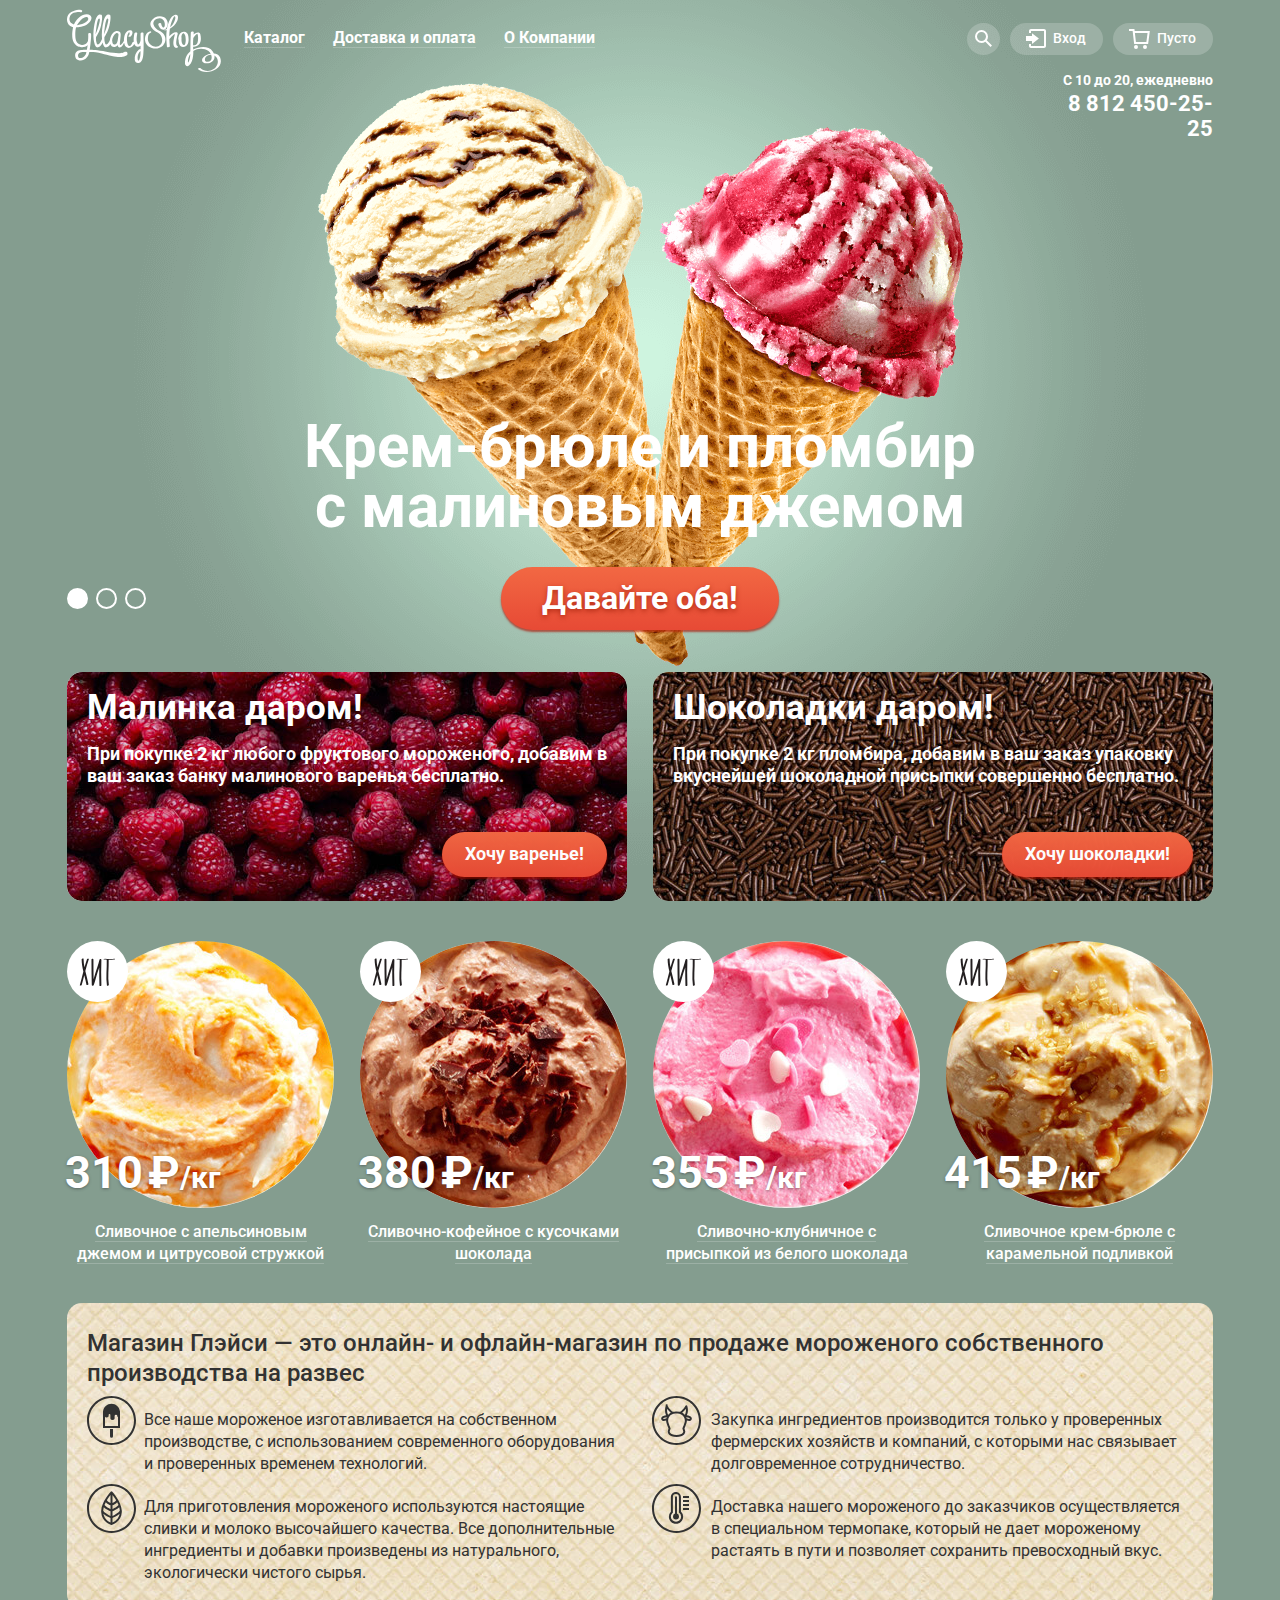
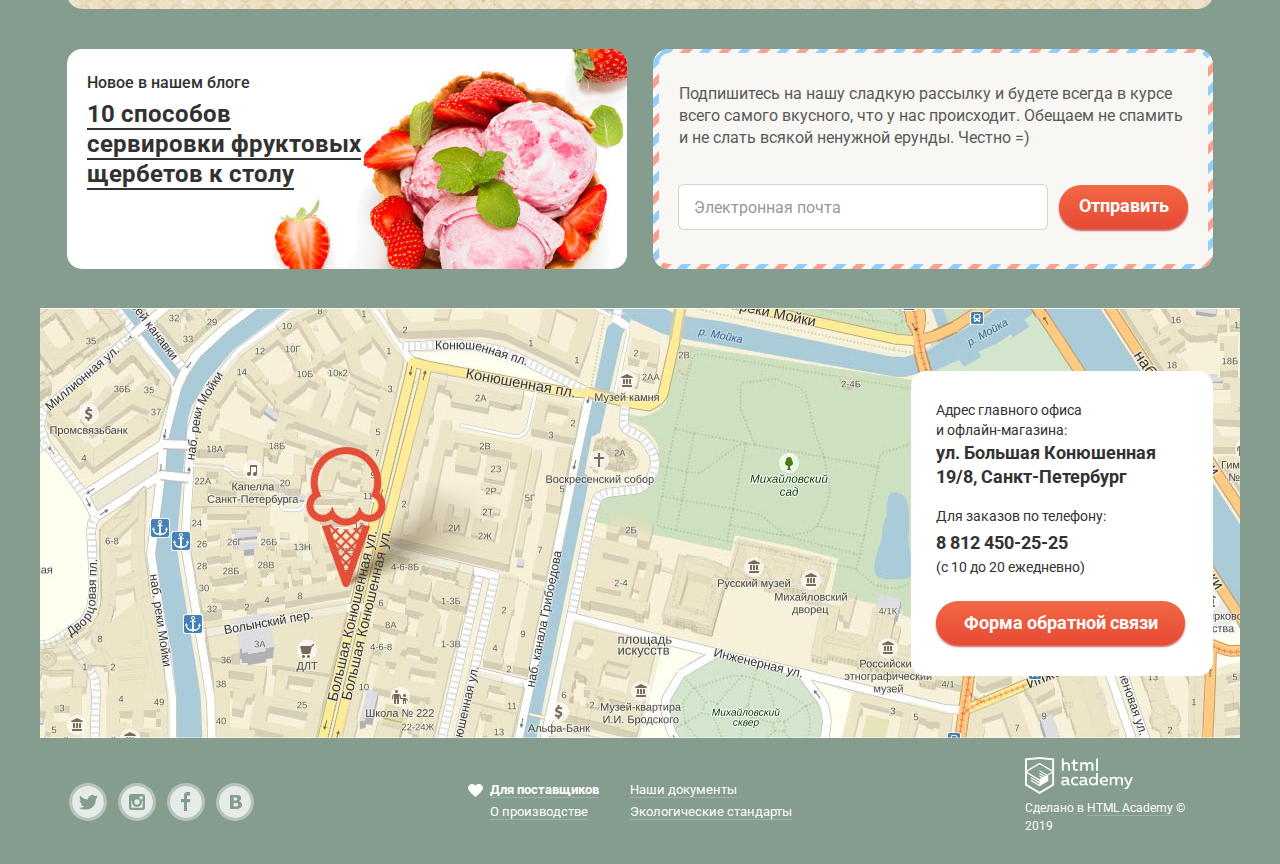
==== commit 21993d5c: "фикс исчезновения ховеров" ====
--- a/index.html
+++ b/index.html
@@ -43,20 +43,22 @@
             </li>
             <li class="user-navigation-login">
               <a href="#"><svg xmlns="http://www.w3.org/2000/svg" xmlns:xlink="http://www.w3.org/1999/xlink" width="21" height="19" viewBox="0 0 21 19"><g fill="#000"><path d="M6 14.875L12.917 9.5 6 4.125v2.917H-.042v4.917H6z"/><path d="M18 0H5C3.9 0 3 .9 3 2v2h2V2h13v15H5v-2H3v2c0 1.1.9 2 2 2h13c1.1 0 2-.9 2-2V2c0-1.1-.9-2-2-2z"/></g></svg>Вход<span class="visually-hidden">на сайт</span></a>
-              <section class="hover-login">
-                <h2 class="visually-hidden">Форма логина</h2>
-                <form class="hover-login-form" action="https://echo.htmlacademy.ru" method="post">
-                  <p class="hover-login-input"><input type="email" name="login-email" aria-label="Электронная почта" placeholder="Электронная почта"></p>
-                  <p class="hover-login-input"><input type="password" name="login-password" aria-label="Пароль" placeholder="Пароль"></p>
-                  <div class="wrapper-login-links">
-                    <button class="hover-login-button button" type="submit">Войти</button>
-                    <p class="hover-login-links">
-                      <a href="#">Забыли пароль?</a>
-                      <a href="#">Новая регистрация</a>
-                    </p>
-                  </div>
-                </form>
-              </section>
+              <div class="wrapper-hover-login">
+                <section class="hover-login">
+                  <h2 class="visually-hidden">Форма логина</h2>
+                  <form class="hover-login-form" action="https://echo.htmlacademy.ru" method="post">
+                    <p class="hover-login-input"><input type="email" name="login-email" aria-label="Электронная почта" placeholder="Электронная почта"></p>
+                    <p class="hover-login-input"><input type="password" name="login-password" aria-label="Пароль" placeholder="Пароль"></p>
+                    <div class="wrapper-login-links">
+                      <button class="hover-login-button button" type="submit">Войти</button>
+                      <p class="hover-login-links">
+                        <a href="#">Забыли пароль?</a>
+                        <a href="#">Новая регистрация</a>
+                      </p>
+                    </div>
+                  </form>
+                </section>
+              </div>
             </li>
             <li class="user-navigation-cart"><a href="#"><svg xmlns="http://www.w3.org/2000/svg" width="21" height="20" viewBox="0 0 21 20"><g fill="#FFF"><path d="M5.657 2.031L5.422 0H0v2h3.64l1.5 13h13.988l1.699-12.969H5.657zM17.372 13H6.922L5.888 4.031h12.66L17.372 13z"/><circle cx="6.984" cy="18" r="2"/><circle cx="15.984" cy="18" r="2"/></g></svg><span class="visually-hidden">В корзине</span>Пусто</a></li>
           </ul>
--- a/css/style.css
+++ b/css/style.css
@@ -313,6 +313,8 @@
 
 .user-navigation-search {
   position: relative;
+  -ms-flex-item-align: start;
+      align-self: flex-start;
 
   width: 33px;
   height: 32px;
@@ -330,7 +332,8 @@
 
 .user-navigation-login {
   position: relative;
-  align-self: flex-start;
+  -ms-flex-item-align: start;
+      align-self: flex-start;
 
   max-width: 200px;
 
@@ -339,15 +342,16 @@
 
 .user-navigation-login > a {
   display: block;
-  padding: 7px 17px 9px 44px;
+  padding: 7px 17px 9px 43px;
 }
 
 .user-navigation-cart {
   position: relative;
-  align-self: flex-start;
+  -ms-flex-item-align: start;
+      align-self: flex-start;
 
   max-width: 145px;
-  margin-left: 9px;
+  margin-left: 10px;
 
   border-radius: 30px;
 }
@@ -371,8 +375,8 @@
 }
 
 .user-navigation-search:hover .hover-search,
-.user-navigation-cart:hover .hover-filled-cart,
-.user-navigation-login:hover .hover-login {
+.user-navigation-cart:hover .wrapper-hover-filled-cart,
+.user-navigation-login:hover .wrapper-hover-login {
   display: block;
 }
 
@@ -458,13 +462,22 @@
   margin-bottom: 20px;
 }
 
-.hover-login {
-  position: absolute;
+.wrapper-hover-login {
+  position: absolute;
+  z-index: 10;
   right: 0;
   bottom: -218px;
+  width: 277px;
+  height: 222px;
+  display: none;
+}
+
+.hover-login {
+  position: absolute;
+  right: 0;
+  bottom: 0;
   z-index: 10;
 
-  display: none;
   width: 277px;
   height: 214px;
   padding: 20px 17px 22px 19px;
@@ -588,13 +601,22 @@
 
 /* ХОВЕР - КОРЗИНА */
 
+.wrapper-hover-filled-cart {
+  position: absolute;
+  z-index: 10;
+  right: 0;
+  bottom: -246px;
+  width: 540px;
+  height: 250px;
+  display: none;
+}
+
 .hover-filled-cart {
   position: absolute;
   right: 0;
-  bottom: -245px;
+  bottom: 0;
   z-index: 10;
 
-  display: none;
   -webkit-box-sizing: border-box;
           box-sizing: border-box;
   width: 540px;
@@ -776,7 +798,8 @@
   display: -webkit-box;
   display: -ms-flexbox;
   display: flex;
-  flex-wrap: wrap;
+  -ms-flex-wrap: wrap;
+      flex-wrap: wrap;
   max-width: 700px;
   margin: 0;
   margin-bottom: 2px;
@@ -1447,7 +1470,9 @@
   padding: 0;
 
   list-style: none;
-  align-items: flex-start;
+  -webkit-box-align: start;
+      -ms-flex-align: start;
+          align-items: flex-start;
 }
 
 .catalog-item {
@@ -1845,28 +1870,55 @@
 
 /* МОДАЛКА ПОДПИСКИ */
 
+@-webkit-keyframes bounce {
+  0% {
+    -webkit-transform: translateY(-100%);
+            transform: translateY(-100%);
+  }
+
+  70% {
+    -webkit-transform: translateY(30px);
+            transform: translateY(30px);
+  }
+
+  90% {
+    -webkit-transform: translateY(-10px);
+            transform: translateY(-10px);
+  }
+
+  100% {
+    -webkit-transform: translateY(0);
+            transform: translateY(0);
+  }
+}
+
 @keyframes bounce {
   0% {
-    transform: translateY(-100%);
+    -webkit-transform: translateY(-100%);
+            transform: translateY(-100%);
   }
 
   70% {
-    transform: translateY(30px);
+    -webkit-transform: translateY(30px);
+            transform: translateY(30px);
   }
 
   90% {
-    transform: translateY(-10px);
+    -webkit-transform: translateY(-10px);
+            transform: translateY(-10px);
   }
 
   100% {
-    transform: translateY(0);
+    -webkit-transform: translateY(0);
+            transform: translateY(0);
   }
 }
 
-@keyframes shake {
+@-webkit-keyframes shake {
   0%,
   100% {
-    transform: translateX(0);
+    -webkit-transform: translateX(0);
+            transform: translateX(0);
   }
 
   10%,
@@ -1874,14 +1926,41 @@
   50%,
   70%,
   90% {
-    transform: translateX(-10px);
+    -webkit-transform: translateX(-10px);
+            transform: translateX(-10px);
   }
 
   20%,
   40%,
   60%,
   80% {
-    transform: translateX(10px);
+    -webkit-transform: translateX(10px);
+            transform: translateX(10px);
+  }
+}
+
+@keyframes shake {
+  0%,
+  100% {
+    -webkit-transform: translateX(0);
+            transform: translateX(0);
+  }
+
+  10%,
+  30%,
+  50%,
+  70%,
+  90% {
+    -webkit-transform: translateX(-10px);
+            transform: translateX(-10px);
+  }
+
+  20%,
+  40%,
+  60%,
+  80% {
+    -webkit-transform: translateX(10px);
+            transform: translateX(10px);
   }
 }
 
@@ -1912,11 +1991,13 @@
 
 .popup-show {
   display: block;
-  animation: bounce 0.6s;
+  -webkit-animation: bounce 0.6s;
+          animation: bounce 0.6s;
 }
 
 .popup-error {
-  animation: shake 0.6s;
+  -webkit-animation: shake 0.6s;
+          animation: shake 0.6s;
 }
 
 
@@ -2269,7 +2350,8 @@
 /* СОЦ-ПАНЕЛЬ */
 
 .main-footer-social {
-  align-self: center;
+  -ms-flex-item-align: center;
+      align-self: center;
   width: 293px;
   padding-left: 5px;
   padding-top: 34px;
@@ -2322,7 +2404,10 @@
 
 .main-footer-documentation {
   width: 550px;
-  align-self: center;
+  -ms-flex-item-align: center;
+      align-self: center;
+  display: -webkit-box;
+  display: -ms-flexbox;
   display: flex;
   padding-top: 22px;
   padding-bottom: 30px;
@@ -2386,7 +2471,8 @@
 /* БЛОК КОПИРАЙТА */
 
 .main-footer-copyright {
-  align-self: center;
+  -ms-flex-item-align: center;
+      align-self: center;
   position: relative;
   right: -2px;
 
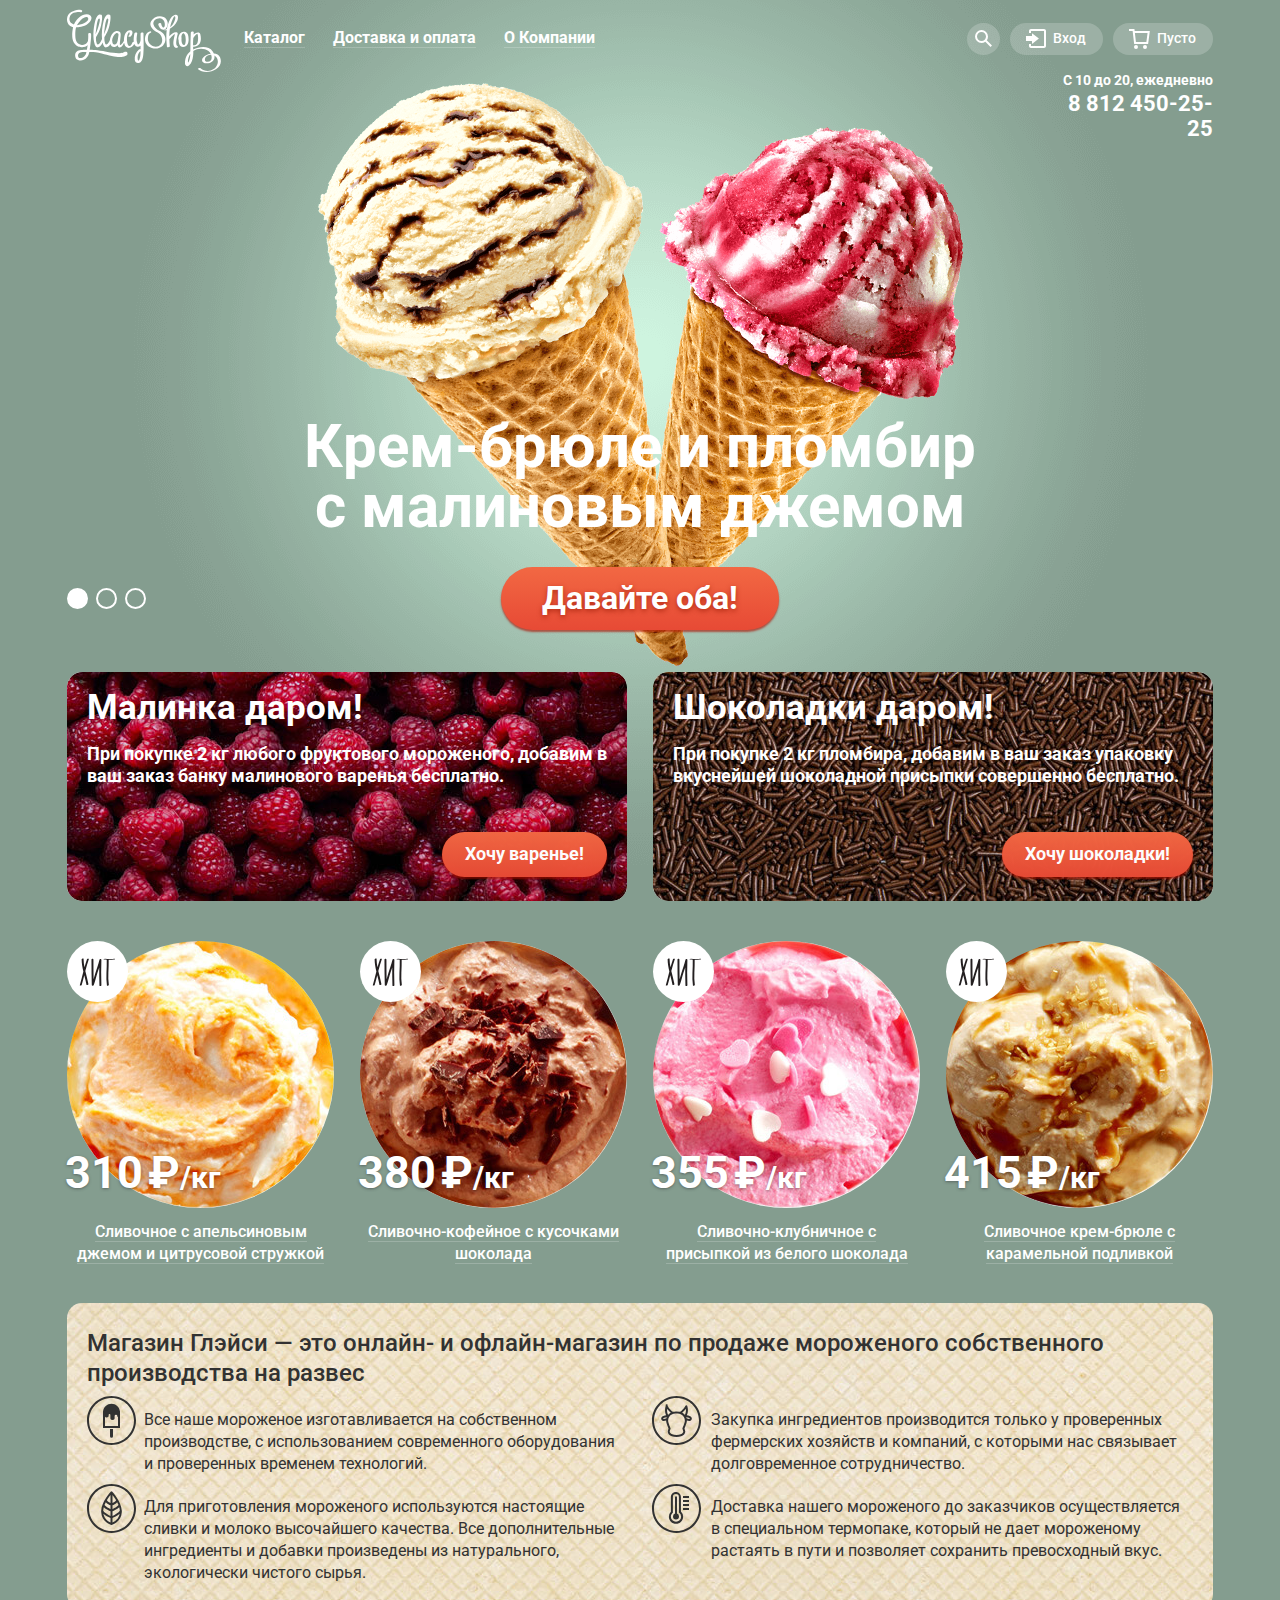
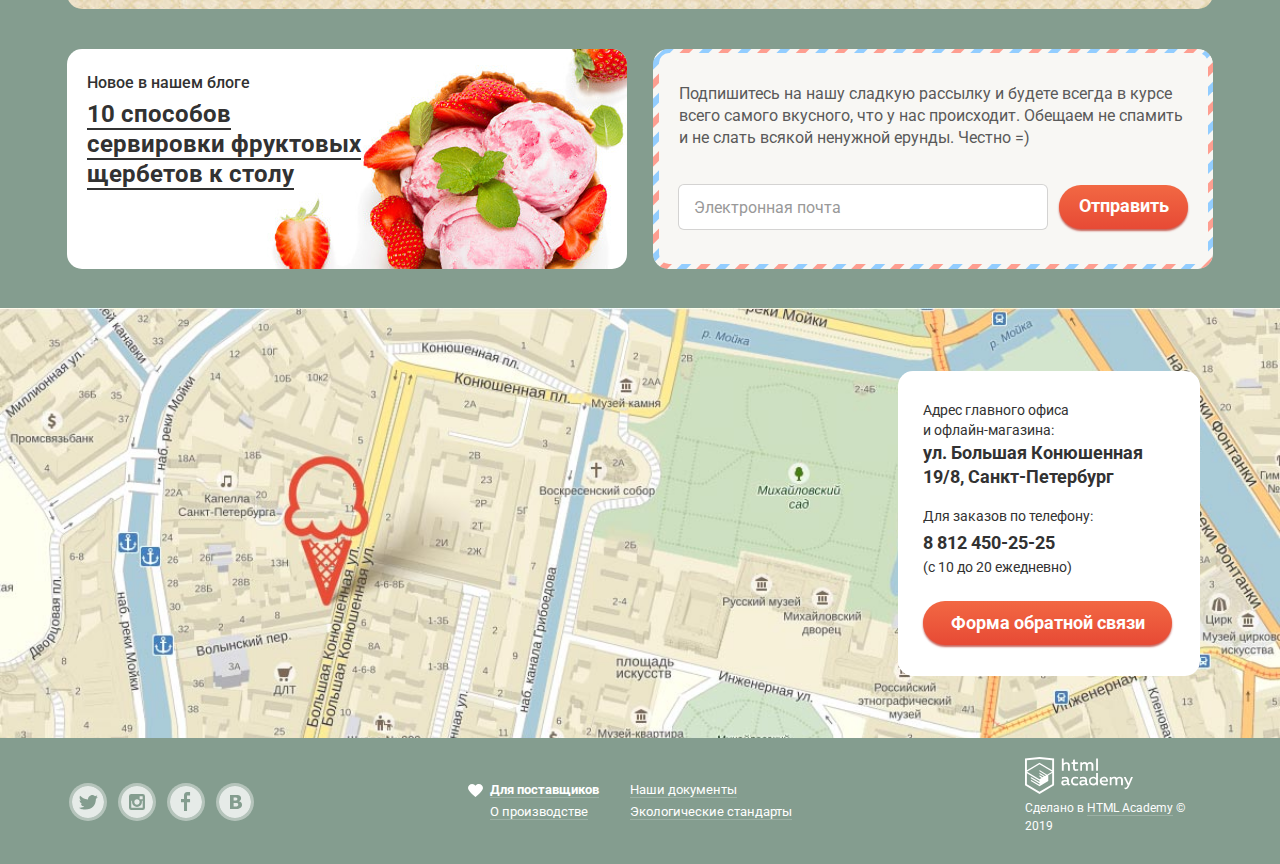
==== commit 47198168: "Предзащита" ====
--- a/index.html
+++ b/index.html
@@ -5,7 +5,7 @@
     <title>Магазин мороженого Глейси</title>
     <link rel="stylesheet" href="https://fonts.googleapis.com/css?family=Roboto:400,500,700&amp;subset=cyrillic">
     <link rel="stylesheet" href="css/normalize.css">
-    <link rel="stylesheet" href="css/style.css">
+    <link rel="stylesheet" href="css/style.min.css">
   </head>
   <body>
     <input class="visually-hidden" type="radio" id="product-1" name="toggle" checked tabindex="-1">
@@ -69,131 +69,135 @@
           </section>
         </nav>
       </header>
-      <main class="container">
-        <h1 class="visually-hidden h1-index">Магазин мороженого Глейси</h1>
-        <section class="slider">
-          <h2 class="visually-hidden">Лучшие комбинации мороженого</h2>
-          <div class="slider-controls">
-            <label for="product-1" tabindex="0">Первый слайд</label>
-            <label for="product-2" tabindex="0">Второй слайд</label>
-            <label for="product-3" tabindex="0">Третий слайд</label>
-          </div>
-          <ul class="slider-list">
-            <li class="slider-item slider-current" id="slide1">
-              <p>Крем-брюле и пломбир с малиновым джемом</p>
-              <a class="slider-lead-button button" href="#">Давайте оба!</a>
-            </li>
-            <li class="slider-item" id="slide2">
-              <p>Шоколадный пломбир и лимонный сорбет</p>
-              <a class="slider-lead-button button" href="#">Давайте оба!</a>
-            </li>
-            <li class="slider-item" id="slide3">
-              <p>Пломбир с помадкой и клубничный щербет</p>
-              <a class="slider-lead-button button" href="#">Давайте оба!</a>
-            </li>
-          </ul>
-        </section>
-        <section class="special-offer">
-          <h2 class="visually-hidden">Специальное предложение</h2>
-          <article class="special-offer-banner banner-raspberry">
-            <h3 class="special-offer-lead">Малинка даром!</h3>
-            <p>При покупке 2 кг любого фруктового мороженого, добавим в ваш заказ банку малинового варенья бесплатно.</p>
-            <a class="special-offer-button button" href="#">Хочу варенье!</a>
-          </article>
-          <article class="special-offer-banner banner-chocolate">
-            <h3 class="special-offer-lead">Шоколадки даром!</h3>
-            <p>При покупке 2 кг пломбира, добавим в ваш заказ упаковку вкуснейшей шоколадной присыпки совершенно бесплатно.</p>
-            <a class="special-offer-button button" href="#">Хочу шоколадки!</a>
-          </article>
-        </section>
-        <section class="catalog catalog-popular">
-          <h2 class="visually-hidden">Самые популярные виды мороженого</h2>
-          <ul class="catalog-list">
-            <li class="catalog-item hit">
-              <h3 class="catalog-item-name">
-                <a href="#">Сливочное с апельсиновым джемом и цитрусовой стружкой</a>
-              </h3>
-              <a class="catalog-item-image-circle" href="#">
-                <p><img src="img/catalog-item/orange.jpg" alt="Сливочное с апельсиновым джемом и цитрусовой стружкой" width="267" height="267"></p>
-              </a>
-              <p class="catalog-item-price">310<span class="catalog-item-price-symbol">₽</span><span class="catalog-item-weight">/кг</span></p>
-              <a class="catalog-item-button button" href="#">Быстрый просмотр</a>
-            </li>
-            <li class="catalog-item hit">
-              <h3 class="catalog-item-name">
-                <a href="#">Сливочно-кофейное с кусочками шоколада</a>
-              </h3>
-              <a class="catalog-item-image-circle" href="#">
-                <p><img src="img/catalog-item/coffee.jpg" alt="Сливочно-кофейное с кусочками шоколада" width="267" height="267"></p>
-              </a>
-              <p class="catalog-item-price">380<span class="catalog-item-price-symbol">₽</span><span class="catalog-item-weight">/кг</span></p>
-              <a class="catalog-item-button button" href="#">Быстрый просмотр</a>
-            </li>
-            <li class="catalog-item hit">
-              <h3 class="catalog-item-name">
-                <a href="#">Сливочно-клубничное с присыпкой из белого шоколада</a>
-              </h3>
-              <a class="catalog-item-image-circle" href="#">
-                <p><img src="img/catalog-item/strawberry.jpg" alt="Сливочно-клубничное с присыпкой из белого шоколада" width="267" height="267"></p>
-              </a>
-              <p class="catalog-item-price">355<span class="catalog-item-price-symbol">₽</span><span class="catalog-item-weight">/кг</span></p>
-              <a class="catalog-item-button button" href="#">Быстрый просмотр</a>
-            </li>
-            <li class="catalog-item hit">
-              <h3 class="catalog-item-name">
-                <a href="#">Сливочное крем-брюле с карамельной подливкой</a>
-              </h3>
-              <a class="catalog-item-image-circle" href="#">
-                <p><img src="img/catalog-item/cream-brulee.jpg" alt="Сливочное крем-брюле с карамельной подливкой" width="267" height="267"></p>
-              </a>
-              <p class="catalog-item-price">415<span class="catalog-item-price-symbol">₽</span><span class="catalog-item-weight">/кг</span></p>
-              <a class="catalog-item-button button" href="#">Быстрый просмотр</a>
-            </li>
-          </ul>
-        </section>
-        <section class="advantages">
-          <h2 class="visually-hidden">Наши преимущества</h2>
-          <p class="advantages-lead">Магазин Глэйси — это онлайн- и офлайн-магазин по продаже мороженого собственного производства на развес</p>
-          <ul class="advantages-list">
-            <li class="advantages-list-item advantages-icon-icecream">Все наше мороженое изготавливается на собственном производстве, с использованием современного оборудования и проверенных временем технологий.</li>
-            <li class="advantages-list-item advantages-icon-cow">Закупка ингредиентов  производится только у проверенных фермерских хозяйств и компаний, с которыми нас связывает долговременное сотрудничество.</li>
-            <li class="advantages-list-item advantages-icon-eco">Для приготовления мороженого используются настоящие сливки и молоко высочайшего качества. Все дополнительные ингредиенты и добавки произведены из натурального, экологически чистого сырья.</li>
-            <li class="advantages-list-item advantages-icon-thermometer">Доставка нашего мороженого до заказчиков осуществляется в специальном термопаке, который не дает мороженому растаять в пути и позволяет сохранить превосходный вкус.</li>
-          </ul>
-        </section>
-        <div class="wrapper-double-collumns">
-          <article class="news-blog">
-            <h2 class="news-blog-title">Новое в нашем блоге</h2>
-            <p class="news-blog-link"><a href="#">10 способов сервировки фруктовых щербетов к столу</a></p>
-          </article>
-          <div class="subscribe-border">
-            <section class="subscribe">
-              <h2 class="visually-hidden">Подписка на рассылку</h2>
-              <form class="subscribe-form" action="https://echo.htmlacademy.ru" method="post">
-              <p class="subscribe-offer">Подпишитесь на нашу сладкую рассылку и будете всегда в курсе всего самого вкусного, что у нас происходит. Обещаем не спамить и не слать всякой ненужной ерунды. Честно =)</p>
-              <input type="email" name="subscribe-email" aria-label="Электронная почта" placeholder="Электронная почта">
-              <button class="subscribe-button button" type="submit">Отправить</button>
-              </form>
-            </section>
+      <main>
+        <div class="container">
+          <h1 class="visually-hidden h1-index">Магазин мороженого Глейси</h1>
+          <section class="slider">
+            <h2 class="visually-hidden">Лучшие комбинации мороженого</h2>
+            <div class="slider-controls">
+              <label for="product-1" tabindex="0">Первый слайд</label>
+              <label for="product-2" tabindex="0">Второй слайд</label>
+              <label for="product-3" tabindex="0">Третий слайд</label>
+            </div>
+            <ul class="slider-list">
+              <li class="slider-item slider-current" id="slide1">
+                <p>Крем-брюле и пломбир с малиновым джемом</p>
+                <a class="slider-lead-button button" href="#">Давайте оба!</a>
+              </li>
+              <li class="slider-item" id="slide2">
+                <p>Шоколадный пломбир и лимонный сорбет</p>
+                <a class="slider-lead-button button" href="#">Давайте оба!</a>
+              </li>
+              <li class="slider-item" id="slide3">
+                <p>Пломбир с помадкой и клубничный щербет</p>
+                <a class="slider-lead-button button" href="#">Давайте оба!</a>
+              </li>
+            </ul>
+          </section>
+          <section class="special-offer">
+            <h2 class="visually-hidden">Специальное предложение</h2>
+            <article class="special-offer-banner banner-raspberry">
+              <h3 class="special-offer-lead">Малинка даром!</h3>
+              <p>При покупке 2 кг любого фруктового мороженого, добавим в ваш заказ банку малинового варенья бесплатно.</p>
+              <a class="special-offer-button button" href="#">Хочу варенье!</a>
+            </article>
+            <article class="special-offer-banner banner-chocolate">
+              <h3 class="special-offer-lead">Шоколадки даром!</h3>
+              <p>При покупке 2 кг пломбира, добавим в ваш заказ упаковку вкуснейшей шоколадной присыпки совершенно бесплатно.</p>
+              <a class="special-offer-button button" href="#">Хочу шоколадки!</a>
+            </article>
+          </section>
+          <section class="catalog catalog-popular">
+            <h2 class="visually-hidden">Самые популярные виды мороженого</h2>
+            <ul class="catalog-list">
+              <li class="catalog-item hit">
+                <h3 class="catalog-item-name">
+                  <a href="#">Сливочное с апельсиновым джемом и цитрусовой стружкой</a>
+                </h3>
+                <a class="catalog-item-image-circle" href="#">
+                  <p><img src="img/catalog-item/orange.jpg" alt="Сливочное с апельсиновым джемом и цитрусовой стружкой" width="267" height="267"></p>
+                </a>
+                <p class="catalog-item-price">310<span class="catalog-item-price-symbol">₽</span><span class="catalog-item-weight">/кг</span></p>
+                <a class="catalog-item-button button" href="#">Быстрый просмотр</a>
+              </li>
+              <li class="catalog-item hit">
+                <h3 class="catalog-item-name">
+                  <a href="#">Сливочно-кофейное с кусочками шоколада</a>
+                </h3>
+                <a class="catalog-item-image-circle" href="#">
+                  <p><img src="img/catalog-item/coffee.jpg" alt="Сливочно-кофейное с кусочками шоколада" width="267" height="267"></p>
+                </a>
+                <p class="catalog-item-price">380<span class="catalog-item-price-symbol">₽</span><span class="catalog-item-weight">/кг</span></p>
+                <a class="catalog-item-button button" href="#">Быстрый просмотр</a>
+              </li>
+              <li class="catalog-item hit">
+                <h3 class="catalog-item-name">
+                  <a href="#">Сливочно-клубничное с присыпкой из белого шоколада</a>
+                </h3>
+                <a class="catalog-item-image-circle" href="#">
+                  <p><img src="img/catalog-item/strawberry.jpg" alt="Сливочно-клубничное с присыпкой из белого шоколада" width="267" height="267"></p>
+                </a>
+                <p class="catalog-item-price">355<span class="catalog-item-price-symbol">₽</span><span class="catalog-item-weight">/кг</span></p>
+                <a class="catalog-item-button button" href="#">Быстрый просмотр</a>
+              </li>
+              <li class="catalog-item hit">
+                <h3 class="catalog-item-name">
+                  <a href="#">Сливочное крем-брюле с карамельной подливкой</a>
+                </h3>
+                <a class="catalog-item-image-circle" href="#">
+                  <p><img src="img/catalog-item/cream-brulee.jpg" alt="Сливочное крем-брюле с карамельной подливкой" width="267" height="267"></p>
+                </a>
+                <p class="catalog-item-price">415<span class="catalog-item-price-symbol">₽</span><span class="catalog-item-weight">/кг</span></p>
+                <a class="catalog-item-button button" href="#">Быстрый просмотр</a>
+              </li>
+            </ul>
+          </section>
+          <section class="advantages">
+            <h2 class="visually-hidden">Наши преимущества</h2>
+            <p class="advantages-lead">Магазин Глэйси — это онлайн- и офлайн-магазин по продаже мороженого собственного производства на развес</p>
+            <ul class="advantages-list">
+              <li class="advantages-list-item advantages-icon-icecream">Все наше мороженое изготавливается на собственном производстве, с использованием современного оборудования и проверенных временем технологий.</li>
+              <li class="advantages-list-item advantages-icon-cow">Закупка ингредиентов  производится только у проверенных фермерских хозяйств и компаний, с которыми нас связывает долговременное сотрудничество.</li>
+              <li class="advantages-list-item advantages-icon-eco">Для приготовления мороженого используются настоящие сливки и молоко высочайшего качества. Все дополнительные ингредиенты и добавки произведены из натурального, экологически чистого сырья.</li>
+              <li class="advantages-list-item advantages-icon-thermometer">Доставка нашего мороженого до заказчиков осуществляется в специальном термопаке, который не дает мороженому растаять в пути и позволяет сохранить превосходный вкус.</li>
+            </ul>
+          </section>
+          <div class="wrapper-double-collumns">
+            <article class="news-blog">
+              <h2 class="news-blog-title">Новое в нашем блоге</h2>
+              <p class="news-blog-link"><a href="#">10 способов сервировки фруктовых щербетов к столу</a></p>
+            </article>
+            <div class="subscribe-border">
+              <section class="subscribe">
+                <h2 class="visually-hidden">Подписка на рассылку</h2>
+                <form class="subscribe-form" action="https://echo.htmlacademy.ru" method="post">
+                <p class="subscribe-offer">Подпишитесь на нашу сладкую рассылку и будете всегда в курсе всего самого вкусного, что у нас происходит. Обещаем не спамить и не слать всякой ненужной ерунды. Честно =)</p>
+                <input type="email" name="subscribe-email" aria-label="Электронная почта" placeholder="Электронная почта">
+                <button class="subscribe-button button" type="submit">Отправить</button>
+                </form>
+              </section>
+            </div>
           </div>
         </div>
         <section class="map">
           <h2 class="visually-hidden">Как до нас добраться</h2>
-          <iframe src="https://yandex.ru/map-widget/v1/?um=constructor%3A7b7576fee9a57803f95c57367820772f396baf11f40e2ccab900d20d4720b1c8&amp;source=constructor" width="100%" height="100%" frameborder="0"></iframe>
-          <p class="map-image"><!-- <img src="img/map-with-pin-and-shadow.jpg" alt="ул. Большая Конюшенная 19/8, Санкт-Петербург" width="1200" height="430"> --></p>
-          <section class="map-info">
-            <h3 class="visually-hidden">Наши контакты</h3>
-            <div class="map-addres">
-              <p>Адрес главного офиса и офлайн-магазина:</p>
-              <address  class="map-addres-lead">ул. Большая Конюшенная 19/8, Санкт-Петербург</address>
-            </div>
-            <div class="map-contacts">
-              <p>Для заказов по телефону:</p>
-              <a class="map-contacts-tel" href="tel:+78124502525">8 812 450-25-25</a>
-              <p>(с 10 до 20 ежедневно)</p>
-            </div>
-            <a class="map-feedback-button button" href="#">Форма обратной связи</a>
-          </section>
+          <iframe src="https://yandex.ru/map-widget/v1/?um=constructor%3A7b7576fee9a57803f95c57367820772f396baf11f40e2ccab900d20d4720b1c8&amp;source=constructor" width="1200" height="430"></iframe>
+          <p class="map-image"></p>
+          <div class="container">
+            <section class="map-info">
+              <h3 class="visually-hidden">Наши контакты</h3>
+              <div class="map-addres">
+                <p>Адрес главного офиса и офлайн-магазина:</p>
+                <address  class="map-addres-lead">ул. Большая Конюшенная 19/8, Санкт-Петербург</address>
+              </div>
+              <div class="map-contacts">
+                <p>Для заказов по телефону:</p>
+                <a class="map-contacts-tel" href="tel:+78124502525">8 812 450-25-25</a>
+                <p>(с 10 до 20 ежедневно)</p>
+              </div>
+              <a class="map-feedback-button button" href="#">Форма обратной связи</a>
+            </section>
+          </div>
         </section>
       </main>
       <div class="ie11-flexbug-min-height-fix">
@@ -235,6 +239,6 @@
         </section>
       </div>
     </div>
-    <script src="js/script.js"></script>
+    <script src="js/script.min.js"></script>
   </body>
 </html>
--- a/css/style.min.css
+++ b/css/style.min.css
@@ -0,0 +1 @@
+*,::before,::after{-webkit-box-sizing:inherit;box-sizing:inherit}html{-webkit-box-sizing:border-box;box-sizing:border-box}body{position:relative;font-size:16px;line-height:22px;font-family:"Roboto",Arial,sans-serif;color:#fff;background-color:#849d8f}.container{width:1200px;margin:0 auto;padding:0 27px}a{text-decoration:none}img{max-width:100%;height:auto}.visually-hidden:not(:focus):not(:active),input[type=checkbox].visually-hidden,input[type=radio].visually-hidden{position:absolute;width:1px;height:1px;margin:-1px;padding:0;overflow:hidden;white-space:nowrap;border:0;clip:rect(0 0 0 0);-webkit-clip-path:inset(100%);clip-path:inset(100%)}.button{display:inline-block;font:inherit;font-weight:700;vertical-align:bottom;text-align:center;color:#fff;background-color:#f26843;background-image:-webkit-gradient(linear,left bottom,left top,from(#e74a35),to(#f26843));background-image:linear-gradient(to top,#e74a35,#f26843);background-repeat:no-repeat;border:0;border-radius:50px;-webkit-box-shadow:0 2px 2px 0 rgba(172,16,0,.64);box-shadow:0 2px 2px 0 rgba(172,16,0,.64);cursor:pointer}.button:hover,.button:focus{background:-webkit-gradient(linear,left top,left bottom,from(#f58669),to(#ec6f5e));background:linear-gradient(to bottom,#f58669 0%,#ec6f5e 100%);-webkit-box-shadow:0 2px 2px #ac1000;box-shadow:0 2px 2px #ac1000}.button:active{background:-webkit-gradient(linear,left top,left bottom,from(#d84732),to(#e1613e));background:linear-gradient(to bottom,#d84732 0%,#e1613e 100%);-webkit-box-shadow:inset 0 2px 2px #ac1000;box-shadow:inset 0 2px 2px #ac1000}.main-navigation{display:-webkit-box;display:-ms-flexbox;display:flex;-ms-flex-wrap:wrap;flex-wrap:wrap}.site-navigation,.catalog-navigation,.user-navigation{display:-webkit-box;display:-ms-flexbox;display:flex;-ms-flex-wrap:wrap;flex-wrap:wrap;margin:0;padding:0;list-style:none}.logo-main-header{width:154px;height:64px;margin-right:9px;padding-top:9px}.site-navigation{width:550px;padding-top:23px}.user-navigation{-webkit-box-pack:end;-ms-flex-pack:end;justify-content:flex-end;width:420px;margin-left:auto;padding-top:23px}.main-navigation a{color:inherit}.site-navigation-item>a{display:block;margin-right:1px;padding:6px 13px 7px 14px;font-weight:700;font-size:16px;line-height:18px;background-color:transparent;border-radius:25px}.site-navigation-item-border{border-bottom:1px solid rgba(255,255,255,.2)}.site-navigation-item>a:hover,.site-navigation-item>a:focus{color:#323232;background-color:#f7f6f3}.site-navigation-item>a:active{color:#323232;background-color:#ededed;-webkit-box-shadow:inset 0 2px 1px 0 #696969;box-shadow:inset 0 2px 1px 0 #696969}a:hover .site-navigation-item-border,a:focus .site-navigation-item-border,a:active .site-navigation-item-border,.current-site-navigation-link .site-navigation-item-border{border-bottom:none}li .current-site-navigation-link,li .current-site-navigation-link:hover,li .current-site-navigation-link:focus,li .current-catalog-navigation-link{color:inherit;background-color:#d07058}li .current-site-navigation-link:active{color:#323232;background-color:#ededed;-webkit-box-shadow:inset 0 2px 1px 0 #696969;box-shadow:inset 0 2px 1px 0 #696969}.site-navigation-item{position:relative}.catalog-navigation{position:absolute;top:37px;left:-6px;z-index:10;display:none;width:143px;padding-top:5px;padding-bottom:4px;background-color:#f8f7f4;border-radius:5px;-webkit-box-shadow:0 20px 20px 0 rgba(0,0,0,.4);box-shadow:0 20px 20px 0 rgba(0,0,0,.4)}.site-navigation-item:hover .catalog-navigation{display:block}.catalog-navigation::before{content:"";position:absolute;top:38px;left:6px;width:128px;height:1px;background-color:rgba(0,0,0,.2)}.catalog-navigation a{display:block;margin-bottom:3px;padding:5px 0 7px 20px;font-size:14px;line-height:16px;color:#323232}.catalog-navigation-item:first-of-type a{margin-bottom:10px}.catalog-navigation .current-catalog-navigation-link{color:#fff}.catalog-navigation-item:first-of-type a{font-weight:700}.catalog-navigation a:not(.current-catalog-navigation-link):hover,.catalog-navigation a:not(.current-catalog-navigation-link):focus{background-color:#fbded7}.catalog-navigation a:not(.current-catalog-navigation-link):active{background-color:#f6b5a5}.user-navigation a{font-weight:500;font-size:14px;line-height:16px}.user-navigation-search,.user-navigation-login,.user-navigation-cart{background-color:rgba(255,255,255,.2)}.user-navigation-search:hover,.user-navigation-login:hover,.user-navigation-cart:not(.filled-cart):hover,.filled-cart{background-color:#f8f7f4}.user-navigation-search:hover a,.user-navigation-login:hover a,.user-navigation-cart:hover>a,.filled-cart>a{color:#323232}.user-navigation-login path{fill:#fff}.user-navigation-search:hover path,.user-navigation-cart:not(.filled-cart):hover path,.user-navigation-cart:not(.filled-cart):hover circle,.user-navigation-login:hover path{fill:#323232}.user-navigation-search{position:relative;-ms-flex-item-align:start;align-self:flex-start;width:33px;height:32px;margin-right:10px;text-align:left;border-radius:50%}.user-navigation-search>a{display:block;padding:7px 7px 31px 8px}.user-navigation-login{position:relative;-ms-flex-item-align:start;align-self:flex-start;max-width:200px;border-radius:30px}.user-navigation-login>a{display:block;padding:7px 17px 9px 43px}.user-navigation-cart{position:relative;-ms-flex-item-align:start;align-self:flex-start;max-width:145px;margin-left:10px;border-radius:30px}.user-navigation-cart>a{display:block;padding:7px 17px 9px 44px}.filled-cart{margin-right:1px;margin-left:8px}.filled-cart>a{padding:7px 16px 9px 44px}.user-navigation svg{position:absolute}.user-navigation-search:hover .hover-search,.user-navigation-cart:hover .wrapper-hover-filled-cart,.user-navigation-login:hover .wrapper-hover-login{display:block}.hover-search{position:absolute;right:0;bottom:-88px;z-index:10;display:none;width:341px;min-height:84px;padding:20px 15px;background-color:#f8f7f4;border-radius:5px;-webkit-box-shadow:0 20px 20px 0 rgba(0,0,0,.4);box-shadow:0 20px 20px 0 rgba(0,0,0,.4)}.hover-search input{width:311px;padding:10px 15px;font-weight:700;font-size:14px;line-height:24px;color:#323232;border:0;border-radius:5px;-webkit-box-shadow:0 0 0 2px rgba(178,178,178,.52);box-shadow:0 0 0 2px rgba(178,178,178,.52)}.hover-search input::-webkit-input-placeholder{font-weight:400;color:#999}.hover-search input:-ms-input-placeholder{font-weight:400;color:#999}.hover-search input::-ms-input-placeholder{font-weight:400;color:#999}.hover-search input::placeholder{font-weight:400;color:#999}.hover-search input:hover{-webkit-box-shadow:0 0 0 2px rgba(154,154,154,.52);box-shadow:0 0 0 2px rgba(154,154,154,.52)}.hover-search input:focus{-webkit-box-shadow:0 0 0 2px rgba(46,136,228,.52);box-shadow:0 0 0 2px rgba(46,136,228,.52)}.hover-login p{margin:0}.hover-login-form .hover-login-input{margin-bottom:20px}.hover-login-form .hover-login-input:nth-child(2){margin-bottom:20px}.wrapper-hover-login{position:absolute;right:0;bottom:-218px;z-index:10;display:none;width:277px;min-height:222px}.hover-login{position:absolute;right:0;bottom:0;z-index:10;width:277px;height:214px;padding:20px 17px 22px 19px;background-color:#f8f7f4;border-radius:5px;-webkit-box-shadow:0 20px 20px 0 rgba(0,0,0,.4);box-shadow:0 20px 20px 0 rgba(0,0,0,.4)}.user-navigation-login svg{top:6px;left:16px}.hover-login input{width:241px;height:44px;padding:10px 15px;font-weight:700;font-size:14px;line-height:24px;color:#323232;border:0;border-radius:5px;-webkit-box-shadow:0 0 0 2px rgba(178,178,178,.52);box-shadow:0 0 0 2px rgba(178,178,178,.52)}.hover-login input::-webkit-input-placeholder{font-weight:400;color:#999}.hover-login input:-ms-input-placeholder{font-weight:400;color:#999}.hover-login input::-ms-input-placeholder{font-weight:400;color:#999}.hover-login input::placeholder{font-weight:400;color:#999}.hover-login input:hover{-webkit-box-shadow:0 0 0 2px rgba(154,154,154,.52);box-shadow:0 0 0 2px rgba(154,154,154,.52)}.hover-login input:invalid{-webkit-box-shadow:0 0 0 2px red;box-shadow:0 0 0 2px red}.hover-login input:focus{-webkit-box-shadow:0 0 0 2px rgba(46,136,228,.52);box-shadow:0 0 0 2px rgba(46,136,228,.52)}.wrapper-login-links{display:-webkit-box;display:-ms-flexbox;display:flex;-webkit-box-pack:justify;-ms-flex-pack:justify;justify-content:space-between;-webkit-box-align:start;-ms-flex-align:start;align-items:flex-start}.hover-login-links{width:120px}.hover-login-links a{font-weight:400;font-size:13px;line-height:24px;color:#323232;border-bottom:1px solid rgba(50,50,50,.3)}.hover-login-links a:nth-child(1){position:relative;top:-2px}.hover-login-links a:nth-child(2){position:relative;top:-5px}.hover-login-links a:hover,.hover-login-links a:focus,.hover-login-links a:active{color:#e84d37;border-bottom-color:rgba(232,77,55,.3)}.hover-login-button{padding:11px 25px 9px;font-size:18px;line-height:24px;color:#fefefe;border-radius:20px;-webkit-box-shadow:0 1px 2px 0 #ac1000;box-shadow:0 1px 2px 0 #ac1000}.wrapper-hover-filled-cart{position:absolute;right:0;bottom:-246px;z-index:10;display:none;width:540px;height:250px}.hover-filled-cart{position:absolute;right:0;bottom:0;z-index:10;-webkit-box-sizing:border-box;box-sizing:border-box;width:540px;padding:20px 15px;color:#323232;background-color:#f8f7f4;border-radius:5px;-webkit-box-shadow:0 20px 20px 0 rgba(0,0,0,.4);box-shadow:0 20px 20px 0 rgba(0,0,0,.4)}.user-navigation-cart svg{top:6px;left:16px}.hover-filled-cart-table{width:510px;border-collapse:collapse}.hover-filled-cart-table a{color:#323232}.hover-filled-cart-table a,.hover-filled-cart-table td{font-weight:400;font-size:13px;line-height:16px;vertical-align:top}.cart-delete{padding-top:10px}.cart-delete-button{display:block;width:11px;height:11px;background:url(../img/icons/cross-small.svg) no-repeat;border:0;cursor:pointer}.cart-item-name{width:220px;padding-top:10px}.cart-item-image{padding:0;padding-bottom:16px;padding-left:3px}.cart-tbody-row:nth-child(2) .cart-item-image{padding-bottom:22px}.cart-price{padding:10px 10px 0;text-align:center}.cart-price-sum{padding-top:10px}.cart-price-per-weight{color:#999}.cart-item-name a:hover,.cart-item-name a:focus,.cart-item-name a:active{color:#e84d37}.cart-tfoot tr{text-align:right;border-top:1px solid #cacac7}.cart-tfoot td{position:relative;right:-3px;padding-top:14px;font-weight:700;font-size:15px;line-height:18px}.hover-filled-cart .hover-filled-cart-button{position:relative;right:-2px;display:block;margin-top:13px;margin-left:339px;padding:9px 15px 11px;font-size:18px;line-height:24px;color:#fefefe;border-radius:20px;-webkit-box-shadow:0 1px 2px 0 #ac1000;box-shadow:0 1px 2px 0 #ac1000}.header-contacts{width:170px;margin-top:8px;margin-left:auto;text-align:right}.header-contacts-hours{margin:0;margin-bottom:4px;font-weight:700;font-size:14px;line-height:16px}.header-contacts-tel{font-weight:700;font-size:22px;line-height:24px}.header-contacts-tel:hover,.header-contacts-tel:focus,.header-contacts-tel:active{color:#ffbc9e}.wrapper-h1-breadcrumbs{display:-webkit-box;display:-ms-flexbox;display:flex;-webkit-box-orient:vertical;-webkit-box-direction:normal;-ms-flex-direction:column;flex-direction:column;margin-top:-23px}.h1-cream{-webkit-box-ordinal-group:2;-ms-flex-order:1;order:1;margin:0;margin-bottom:26px;margin-left:-1px;padding:0;font-size:35px;line-height:41px}.breadcrumbs{display:-webkit-box;display:-ms-flexbox;display:flex;-ms-flex-wrap:wrap;flex-wrap:wrap;max-width:700px;margin:0;margin-bottom:2px;padding:0;list-style:none}.breadcrumbs-item:not(:last-child){margin-right:9px}.breadcrumbs a{font-size:14px;line-height:16px;color:inherit}.breadcrumbs a:not(.breadcrumbs-current):hover,.breadcrumbs a:not(.breadcrumbs-current):focus,.breadcrumbs a:not(.breadcrumbs-current):active{color:#ffbc9e;border-bottom-color:rgba(255,188,158,.2)}.breadcrumbs a:not(.breadcrumbs-current){border-bottom:1px solid rgba(255,255,255,.2)}.breadcrumbs li:not(:last-child)::after{content:" »";position:relative;left:3px}.wrapper-page-index{background-color:#849d8f;background-image:url(../img/slider/slider-icecream-1.png);background-repeat:no-repeat;background-position:top center;-webkit-transition:background-image .5s ease,background-color 1s ease;transition:background-image .5s ease,background-color 1s ease}.slider{position:relative;padding-top:275px;text-align:center;color:#fff}.slider-list{margin:0;padding:0;list-style:none}.slider-item{display:none}.slider-item p{width:675px;margin:0 auto;margin-bottom:30px;font-weight:700;font-size:60px;line-height:60px}.slider-lead-button{margin-bottom:42px;padding:9px 41px 10px;font-size:32px;line-height:44px;text-shadow:0 2px 5px rgba(160,32,11,.76)}.slider-controls{position:absolute;bottom:62px;left:0;z-index:9;font-size:0}.slider-controls label{display:inline-block;width:21px;height:21px;margin-right:8px;vertical-align:top;vertical-align:top;background-color:transparent;border:2px solid #fff;border-radius:50%;cursor:pointer}.slider-controls label:hover,.slider-controls label:focus{background-color:rgba(248,247,244,.4)}#product-1:checked~.wrapper-page-index{background-color:#849d8f;background-image:url(../img/slider/slider-icecream-1.png)}#product-2:checked~.wrapper-page-index{background-color:#8996a6;background-image:url(../img/slider/slider-icecream-2.png)}#product-3:checked~.wrapper-page-index{background-color:#9d8b84;background-image:url(../img/slider/slider-icecream-3.png)}#product-1:checked~.wrapper-page-index #slide1,#product-2:checked~.wrapper-page-index #slide2,#product-3:checked~.wrapper-page-index #slide3{display:block}#product-1:checked~.wrapper-page-index label[for=product-1],#product-2:checked~.wrapper-page-index label[for=product-2],#product-3:checked~.wrapper-page-index label[for=product-3]{background-color:#fff}.wrapper-page-index::before,.wrapper-page-index::after{content:"";visibility:hidden}.wrapper-page-index::before{background-image:url(../img/slider/slider-icecream-2.png)}.wrapper-page-index::after{background-image:url(../img/slider/slider-icecream-3.png)}.special-offer{display:-webkit-box;display:-ms-flexbox;display:flex;margin-bottom:40px}.special-offer-banner h3,.special-offer-banner p{margin:0}.special-offer-banner{position:relative;width:560px;padding:15px 20px 24px;border-radius:15px}.banner-raspberry{display:-webkit-box;display:-ms-flexbox;display:flex;-webkit-box-orient:vertical;-webkit-box-direction:normal;-ms-flex-direction:column;flex-direction:column;margin-right:auto;background:url(../img/bg-banner-raspberry.jpg) no-repeat top center;background-color:#aa0532;background-size:cover}.banner-chocolate{display:-webkit-box;display:-ms-flexbox;display:flex;-webkit-box-orient:vertical;-webkit-box-direction:normal;-ms-flex-direction:column;flex-direction:column;background:url(../img/bg-banner-choco.jpg) no-repeat top center;background-color:#512f19;background-size:cover}.special-offer-lead{font-weight:700;font-size:35px;line-height:41px}.special-offer-banner p{margin:15px 0 45px;font-weight:700;font-size:18px;line-height:22px}.special-offer-button{-ms-flex-item-align:end;align-self:flex-end;padding:10px 23px 11px;font-size:18px;line-height:24px;opacity:.99}.catalog-filter{width:880px;margin-bottom:41px}.catalog-filter-form{display:-webkit-box;display:-ms-flexbox;display:flex;-ms-flex-wrap:wrap;flex-wrap:wrap;-webkit-box-align:start;-ms-flex-align:start;align-items:flex-start}.catalog-filter fieldset{margin:0;margin-right:15px;padding:0;border:0}.catalog-filter legend{margin-bottom:7px;padding-left:15px;font-weight:500;font-size:14px;line-height:16px}.field-wrapper{background-color:rgba(255,255,255,.2);border-radius:20px}.field-sorting-options::-ms-expand{display:none}.field-sorting-options{width:193px;height:36px;margin-bottom:15px;padding-bottom:1px;padding-left:11px;font-weight:500;font-size:16px;line-height:18px;text-align:left;color:#fff;background-color:rgba(255,255,255,.2);border:0;border-radius:20px;-webkit-appearance:none;-moz-appearance:none;-ms-appearance:none;appearance:none}.field-sorting{position:relative}.field-sorting .field-sorting-title{padding-left:16px}.field-sorting-options-arrow{position:absolute;right:14px;bottom:28px;border-top:10px solid #fff;border-right:5.5px solid transparent;border-left:5.5px solid transparent;pointer-events:none}.field-sorting-options option{padding:0;color:#323232}.field-sorting-options:hover+.field-sorting-options-arrow,.field-sorting-options:focus+.field-sorting-options-arrow{border-top:10px solid #323232}.field-sorting-options:hover,.field-sorting-options:focus{color:#323232;background-color:#fff}.ramge-min,.range-max{margin:0;font-weight:500;font-size:14px;line-height:16px}.range-min input,.range-max input{width:26px;margin:0;margin-top:-1px;margin-bottom:-2px;margin-left:3px;font:inherit;color:inherit;background:0 0;border:0;cursor:pointer}.range-max input{margin-left:13px}.field-price-range legend{position:relative}.field-price-range legend::after{content:"";position:absolute;top:7px;left:114px;width:7px;height:2px;background:#fff}.range-controls{position:relative;width:219px;height:36px;padding-top:16px;padding-left:22px;background-color:rgba(255,255,255,.2);border-radius:20px}.range-controls .scale{width:176px;height:4px;background-color:rgba(248,247,244,.5)}.range-controls .bar{position:absolute;left:38px;width:107px;height:4px;background-color:#f8f7f4}.range-controls .range-toggle{position:absolute;top:8px;width:20px;height:20px;background-color:#ababab;border:8px solid #fff;border-radius:50%;cursor:pointer}.range-toggle-min{left:34.5px}.range-toggle-max{right:66.5px}.range-controls .range-toggle-min:hover,.range-controls .range-toggle-min:focus{top:7px;left:33.5px;width:22px;height:22px}.range-controls .range-toggle-max:hover,.range-controls .range-toggle-max:focus{top:7px;right:65.5px;width:22px;height:22px}.field-wrapper-fat{padding:6px 2.5px 7px 14px}label[for|=fat]{position:relative;margin-right:14px;padding-left:32px;cursor:pointer}.fat-radio{position:absolute;top:0;left:0;width:22px;height:22px;border:4px solid rgba(255,255,255,.8);border-radius:50%}label:hover .fat-radio,input[type=radio]:focus+.fat-radio{border:4px solid #fff}input[type=radio]:checked+.fat-radio::after{content:"";position:absolute;top:3px;left:3px;width:8px;height:8px;background-color:rgba(255,255,255,.8);border-radius:50%}label:hover input[type=radio]:checked:not(:disabled)+.fat-radio::after,input[type=radio]:focus+.fat-radio::after{background-color:#fff}input[type=radio]:focus+.fat-radio{outline:thin dotted}input[type=radio]:disabled+.fat-radio{border:4px solid rgba(255,255,255,.4)}input[type=radio]:disabled+.fat-radio::after{background-color:rgba(255,255,255,.4)}.field-wrapper-filler{padding:6.5px 20px 6.5px 15px}label[for|=filler]{position:relative;margin-right:17px;padding-left:32px;cursor:pointer}label[for|=filler]:not(:first-of-type):not(:nth-child(2)){padding-left:37px}label[for|=filler]:not(:first-of-type){margin-right:14px}label[for|=filler]:last-of-type{margin-right:0}.filler-checkbox{position:absolute;top:0;left:0;width:20px;height:20px;border:2px solid rgba(255,255,255,.8);border-radius:3px}label[for=filler-choco] .filler-checkbox{left:1px}label[for=filler-sugar] .filler-checkbox{left:0}label[for=filler-fruits] .filler-checkbox,label[for=filler-jam] .filler-checkbox{left:3px}label[for=filler-syrup] .filler-checkbox{left:5px}label:hover .filler-checkbox,input[type=checkbox]:focus+.filler-checkbox{border:2px solid #fff}input[type=checkbox]:checked+.filler-checkbox{border:0}input[type=checkbox]:checked+.filler-checkbox::after{content:"";position:absolute;width:24px;height:20px;background:url(../img/icons/checkbox-on.svg) no-repeat;opacity:.8}label:hover input[type=checkbox]:checked:not(:disabled)+.filler-checkbox::after,input[type=checkbox]:focus+.filler-checkbox::after{opacity:1}input[type=checkbox]:focus+.filler-checkbox{outline:thin dotted}input[type=checkbox]:disabled:not(:checked)+.filler-checkbox{border:2px solid rgba(255,255,255,.4)}input[type=checkbox]:disabled+.filler-checkbox::after{opacity:.4}.catalog-filter-button{position:relative;top:-1px;-ms-flex-item-align:end;align-self:flex-end;padding:6.5px 27px 7.5px 28px;font-weight:500;font-size:16px;line-height:18px;color:#fff;background-color:rgba(255,255,255,.2);border:0;border-radius:20px;-webkit-box-shadow:0 0 0 2px #fff;box-shadow:0 0 0 2px #fff}.catalog-filter-button:hover,.catalog-filter-button:focus{color:#323232;background-color:#fff}.catalog-filter-button:active{color:#323232;background-color:#ededed;border:0;-webkit-box-shadow:inset 0 2px 1px 0 #696969;box-shadow:inset 0 2px 1px 0 #696969}.catalog-cream{margin-bottom:42px}.catalog-list,.catalog-list h3,.catalog-list p{margin:0}.catalog-list{display:-webkit-box;display:-ms-flexbox;display:flex;-ms-flex-wrap:wrap;flex-wrap:wrap;-webkit-box-align:start;-ms-flex-align:start;align-items:flex-start;padding:0;list-style:none}.catalog-item{position:relative;display:-webkit-box;display:-ms-flexbox;display:flex;-webkit-box-orient:vertical;-webkit-box-direction:normal;-ms-flex-direction:column;flex-direction:column;width:267px;margin-right:26px;margin-bottom:39px}.catalog-popular .catalog-item{margin-bottom:38px}.catalog-item:nth-child(4n){margin-right:0}.catalog-item-image-circle{margin-bottom:7px}.catalog-item-image-circle img{border-radius:50%}.hit .catalog-item-image-circle::before{content:"";position:absolute;width:61px;height:61px;background:url(../img/icons/hit.svg) no-repeat}.catalog-item-name{-webkit-box-ordinal-group:2;-ms-flex-order:1;order:1;-ms-flex-item-align:center;align-self:center;width:258px;font-weight:500;font-size:16px;line-height:22px;text-align:center}.catalog-item-name a{color:inherit;border-bottom:1px solid rgba(255,255,255,.2)}.catalog-item-name:hover a,.catalog-item-name:focus a,.catalog-item-name:active a{color:#ffbc9e;border-bottom-color:rgba(255,188,158,.2)}.catalog-item-price{position:absolute;top:209px;left:-2px;font-weight:700;font-size:45px;line-height:45px;text-shadow:0 1px 3px rgba(49,50,53,.5)}.catalog-item-price-symbol{margin-left:5px}.catalog-item-weight{font-size:30px}.catalog-item-button{position:absolute;right:33px;bottom:-54px;display:none;padding:10px 17px 11px;font-size:18px;line-height:24px;color:#fefefe;border-radius:20px;-webkit-box-shadow:0 1px 2px 0 #ac1000;box-shadow:0 1px 2px 0 #ac1000}.catalog-item:hover{z-index:5}.catalog-item::before{content:"";position:absolute;top:-6px;left:-13px;z-index:-1;display:none;width:293px;height:calc(100% + 81px);background-color:#f8f7f4;border-radius:5px;-webkit-box-shadow:0 20px 20px 0 rgba(0,0,0,.4);box-shadow:0 20px 20px 0 rgba(0,0,0,.4);opacity:.2}.catalog-item:hover::before,.catalog-item:focus::before{display:block}.catalog-item:hover .catalog-item-button,.catalog-item:focus .catalog-item-button{display:inline-block}.advantages{margin-bottom:40px;padding:25px 22px 25px 20px;background-color:#f0e5d0;background-image:url(../img/bg-waffle-pattern.jpg);border-radius:15px}.advantages-lead,.advantages-list{margin:0;padding:0}.advantages-lead{font-weight:500;font-size:24px;line-height:30px;color:#323232}.advantages-list{position:relative;display:-webkit-box;display:-ms-flexbox;display:flex;-ms-flex-wrap:wrap;flex-wrap:wrap;-webkit-box-pack:justify;-ms-flex-pack:justify;justify-content:space-between;list-style:none}.advantages-list-item{width:480px;padding-top:21px}.advantages-list-item:nth-child(odd){margin-left:57px}.advantages-list-item{font-size:16px;line-height:22px;color:#323232}.advantages-list-item{position:relative}.advantages-icon-icecream::before{content:"";position:absolute;top:8px;left:-57px;width:49px;height:49px;background:url(../img/icons/ice-cream.svg) no-repeat}.advantages-icon-cow::before{content:"";position:absolute;top:8px;left:-59px;width:49px;height:49px;background:url(../img/icons/cow.svg) no-repeat}.advantages-icon-eco::before{content:"";position:absolute;top:9px;left:-57px;width:49px;height:49px;background:url(../img/icons/eco.svg) no-repeat}.advantages-icon-thermometer::before{content:"";position:absolute;top:9px;left:-59px;width:49px;height:49px;background:url(../img/icons/thermometer.svg) no-repeat}.wrapper-double-collumns{display:-webkit-box;display:-ms-flexbox;display:flex;-webkit-box-pack:justify;-ms-flex-pack:justify;justify-content:space-between;margin-bottom:39px}.news-blog{width:560px;padding:23px 20px;background:url(../img/bg-banner-strawberry.jpg) no-repeat;background-color:#fff;background-position:center top;background-size:cover;border-radius:15px}.news-blog-title{margin:0;margin-bottom:5px;font-weight:500;font-size:16px;line-height:22px;color:#323232}.news-blog-link{width:285px;margin:0}.news-blog-link a{position:relative;font-weight:700;font-size:24px;line-height:30px;color:#323232;border-bottom:2px solid #323232}.news-blog-link a:hover,.news-blog-link a:focus,.news-blog-link a:active{color:#e84d37;border-bottom-color:#e84d37}.subscribe-border{width:560px;min-height:220px;padding:4px 5px 5px 6px;background:url(../img/icons/bg-border-lines.svg) no-repeat;background-position:top center;background-size:cover;border-radius:15px}.subscribe{width:549px;padding:30px 20px 35px;background-color:#f8f7f4;border-radius:10px}.subscribe-offer{margin:0;font-size:16px;line-height:22px;color:#5a5a5a}.subscribe-form input{width:368px;height:44px;margin-top:36px;margin-right:8px;padding:10px 15px;font-weight:700;font-size:16px;line-height:24px;color:#323232;border:0;border-radius:5px;-webkit-box-shadow:0 0 0 1px rgba(178,178,178,.52);box-shadow:0 0 0 1px rgba(178,178,178,.52)}.subscribe-form input::-webkit-input-placeholder{font-weight:400;color:#999}.subscribe-form input:-ms-input-placeholder{font-weight:400;color:#999}.subscribe-form input::-ms-input-placeholder{font-weight:400;color:#999}.subscribe-form input::placeholder{font-weight:400;color:#999}.subscribe-form input:hover{-webkit-box-shadow:0 0 0 2px rgba(154,154,154,.52);box-shadow:0 0 0 2px rgba(154,154,154,.52)}.subscribe-form input:invalid{-webkit-box-shadow:0 0 0 2px red;box-shadow:0 0 0 2px red}.subscribe-form input:focus{-webkit-box-shadow:0 0 0 2px rgba(46,136,228,.52);box-shadow:0 0 0 2px rgba(46,136,228,.52)}.subscribe-button{width:129px;padding:9px 19px 11px;font-size:18px;line-height:24px;color:#fefefe}@-webkit-keyframes bounce{0%{-webkit-transform:translateY(-100%);transform:translateY(-100%)}70%{-webkit-transform:translateY(30px);transform:translateY(30px)}90%{-webkit-transform:translateY(-10px);transform:translateY(-10px)}to{-webkit-transform:translateY(0);transform:translateY(0)}}@keyframes bounce{0%{-webkit-transform:translateY(-100%);transform:translateY(-100%)}70%{-webkit-transform:translateY(30px);transform:translateY(30px)}90%{-webkit-transform:translateY(-10px);transform:translateY(-10px)}to{-webkit-transform:translateY(0);transform:translateY(0)}}@-webkit-keyframes shake{0%,to{-webkit-transform:translateX(0);transform:translateX(0)}10%,30%,50%,70%,90%{-webkit-transform:translateX(-10px);transform:translateX(-10px)}20%,40%,60%,80%{-webkit-transform:translateX(10px);transform:translateX(10px)}}@keyframes shake{0%,to{-webkit-transform:translateX(0);transform:translateX(0)}10%,30%,50%,70%,90%{-webkit-transform:translateX(-10px);transform:translateX(-10px)}20%,40%,60%,80%{-webkit-transform:translateX(10px);transform:translateX(10px)}}.modal-feedback{position:fixed;top:337px;left:50%;z-index:100;display:none;width:478px;margin-left:-239px;padding:16px 24px 27px 25px;background-color:#f8f7f4;border-radius:10px}.modal-feedback-overlay{position:absolute;top:0;z-index:99;width:100%;height:100%;background-color:rgba(0,0,0,.3)}.popup-show{display:block;-webkit-animation:bounce .6s;animation:bounce .6s}.popup-error{-webkit-animation:shake .6s;animation:shake .6s}.modal-feedback-lead{margin:0;margin-bottom:20px;font-weight:500;font-size:24px;line-height:28px;color:#323232}.modal-feedback-close{position:absolute;top:16px;right:16px;width:18px;height:17px;background:url(../img/icons/cross-big.svg) no-repeat;border:0;cursor:pointer}.modal-feedback-name,.modal-feedback-email{margin:0}.modal-feedback-form input,.modal-feedback-form textarea{width:267px;margin-bottom:20px;font-weight:700;font-size:16px;line-height:24px;color:#323232;border:0;border-radius:5px;-webkit-box-shadow:0 0 0 1px rgba(178,178,178,.52);box-shadow:0 0 0 1px rgba(178,178,178,.52)}.modal-feedback-form input{height:44px;padding:10px 15px}.modal-feedback-form textarea{width:428px;min-height:155px;margin-bottom:23px;padding:8px 15px 10px 15px;resize:vertical}.modal-feedback-form input::-webkit-input-placeholder,.modal-feedback-form textarea::-webkit-input-placeholder{font-weight:400;color:#999}.modal-feedback-form input:-ms-input-placeholder,.modal-feedback-form textarea:-ms-input-placeholder{font-weight:400;color:#999}.modal-feedback-form input::-ms-input-placeholder,.modal-feedback-form textarea::-ms-input-placeholder{font-weight:400;color:#999}.modal-feedback-form input::placeholder,.modal-feedback-form textarea::placeholder{font-weight:400;color:#999}.modal-feedback-form input:hover,.modal-feedback-form textarea:hover{-webkit-box-shadow:0 0 0 2px rgba(154,154,154,.52);box-shadow:0 0 0 2px rgba(154,154,154,.52)}.modal-feedback-form input:invalid{-webkit-box-shadow:0 0 0 2px red;box-shadow:0 0 0 2px red}.modal-feedback-form input:focus,.modal-feedback-form textarea:focus{-webkit-box-shadow:0 0 0 2px rgba(46,136,228,.52);box-shadow:0 0 0 2px rgba(46,136,228,.52)}.modal-feedback-button{display:block;margin-left:auto;padding:10px 23px;font-size:18px;line-height:24px;color:#fefefe}.map{position:relative;min-height:430px;margin:0 auto;padding-top:63px;padding-right:27px;padding-bottom:62px}.map iframe{position:absolute;top:0;z-index:2;width:100%;height:100%;border:0}.map-image{position:absolute;top:0;left:0;z-index:1;width:100%;height:100%;margin:0;background-image:url(../img/map-with-pin-and-shadow.jpg);background-repeat:no-repeat;background-size:cover}.map-image img{height:inherit}.map-info{position:relative;z-index:3;width:302px;margin-left:auto;padding:29px 25px 31px;color:#323232;background-color:#fff;border-radius:15px}.map-addres{margin-bottom:17px}.map-addres p,.map-contacts p{margin:0;font-size:14px;line-height:20px}.map-addres p{width:150px}.map-contacts{width:175px;margin-bottom:23px}.map-addres-lead{margin-top:1px;font-style:normal;font-weight:700;font-size:18px;line-height:24px}.map-contacts p:first-of-type{margin-bottom:6px}.map-contacts p:last-of-type{margin-top:2px;line-height:22px}.map-contacts-tel{display:block;font-weight:700;font-size:18px;line-height:22px;color:#323232}.map-contacts-tel:hover,.map-contacts-tel:focus,.map-contacts-tel:active{color:#e84d37}.map-feedback-button{padding:10px 27px 10px 28px;font-size:18px;line-height:24px;color:#fefefe}.pagination-list{display:-webkit-box;display:-ms-flexbox;display:flex;-webkit-box-pack:end;-ms-flex-pack:end;justify-content:flex-end;margin:0 -9px 30px auto;padding:0;list-style:none;font-weight:500;font-size:16px;line-height:18px}.pagination-list a{color:inherit}.pagination-list a:active{color:#000}.current-pagination a{color:#000;background-color:#fff}.pagination-list-item a{display:-webkit-box;display:-ms-flexbox;display:flex;-webkit-box-pack:center;-ms-flex-pack:center;justify-content:center;-webkit-box-align:center;-ms-flex-align:center;align-items:center;width:27px;height:26px;margin-right:2px;border-radius:50%}.pagination-list-item:first-child a{margin-right:5px}.pagination-list-item:last-child a{margin-right:0;margin-left:4px}.pagination-list-item a[href]:hover,.pagination-list-item a[href]:focus{background-color:rgba(255,255,255,.2)}.pagination-list-item a[href]:active{background-color:#fff}.pagination-arrow:first-child svg{-webkit-transform:rotate(180deg);transform:rotate(180deg)}.pagination-link[href] path{fill:#fff}.pagination-link[href]:active path{fill:#000}.ie11-flexbug-min-height-fix{display:-webkit-box;display:-ms-flexbox;display:flex}.main-footer{position:relative;display:-webkit-box;display:-ms-flexbox;display:flex;-webkit-box-align:end;-ms-flex-align:end;align-items:flex-end;min-height:103px;margin-top:5px}.main-footer::after{content:"";position:absolute;top:-6px;left:27px;width:1146px;height:1px;background-color:rgba(255,255,255,.3)}.main-footer-social-list,.main-footer-documentation-list{display:-webkit-box;display:-ms-flexbox;display:flex;-ms-flex-wrap:wrap;flex-wrap:wrap;margin:0;padding:0;list-style:none}.main-footer-social{-ms-flex-item-align:center;align-self:center;width:293px;padding-top:34px;padding-bottom:24px;padding-left:5px}.main-footer-social-list-item{margin-right:17px;margin-bottom:8px}.main-footer-social-list-item a{opacity:.8}.main-footer-social-list-item a:hover,.main-footer-social-list-item a:focus,.main-footer-social-list-item a:active{opacity:1}.main-footer-social-list-item a:active path{fill:#e9e9e9}.main-footer-social-list-item a::before{content:"";position:absolute;width:32px;height:32px;border-radius:50%;-webkit-box-shadow:0 0 0 3px rgba(255,255,255,.5);box-shadow:0 0 0 3px rgba(255,255,255,.5)}.main-footer-social-list-item a:hover::before,.main-footer-social-list-item a:focus::before{-webkit-box-shadow:0 0 0 3px rgba(255,255,255,.7);box-shadow:0 0 0 3px rgba(255,255,255,.7)}.main-fooater-social-list-item a:active::before{-webkit-box-shadow:0 0 0 3px rgba(255,255,255,.7);box-shadow:0 0 0 3px rgba(255,255,255,.7)}.main-footer-documentation{display:-webkit-box;display:-ms-flexbox;display:flex;-ms-flex-item-align:center;align-self:center;width:550px;margin-left:105px;padding-top:22px;padding-bottom:30px}.main-footer-documentation-list{-webkit-box-orient:vertical;-webkit-box-direction:normal;-ms-flex-direction:column;flex-direction:column}.main-footer-documentation-list{margin-right:31px}.main-footer-documentation a{font-size:13px;line-height:16px;color:inherit;border-bottom:1px solid rgba(255,255,255,.2)}.production-list{padding-left:25px}.documentation-for-suppliers a{font-weight:700}.main-footer-documentation a:hover,.main-footer-documentation a:focus,.main-footer-documentation a:active{color:#ffbc9e;border-bottom-color:rgba(255,188,158,.2)}.documentation-for-suppliers{position:relative}.svg-heart{position:absolute;top:6px;left:-22px;width:15px;height:13px}a:hover+.svg-heart path,a:focus+.svg-heart path,a:active+.svg-heart path{fill:#ffbc9e}.main-footer-copyright{position:relative;right:-2px;-ms-flex-item-align:center;align-self:center;width:190px;margin:0;margin-top:56px;margin-bottom:29px;margin-left:auto;font-size:12px;line-height:18px;color:#fefefe}.main-footer-copyright a{color:#fefefe;border-bottom:1px solid rgba(255,255,255,.2)}.main-footer-copyright a:hover,.main-footer-copyright a:focus,.main-footer-copyright a:active{color:#ffbc9e;border-bottom-color:rgba(255,188,158,.2)}.main-footer-copyright a::after{content:"";position:absolute;top:-43px;left:0;width:108px;height:39px;background:url(../img/icons/logo-htmlacademy.svg) no-repeat}
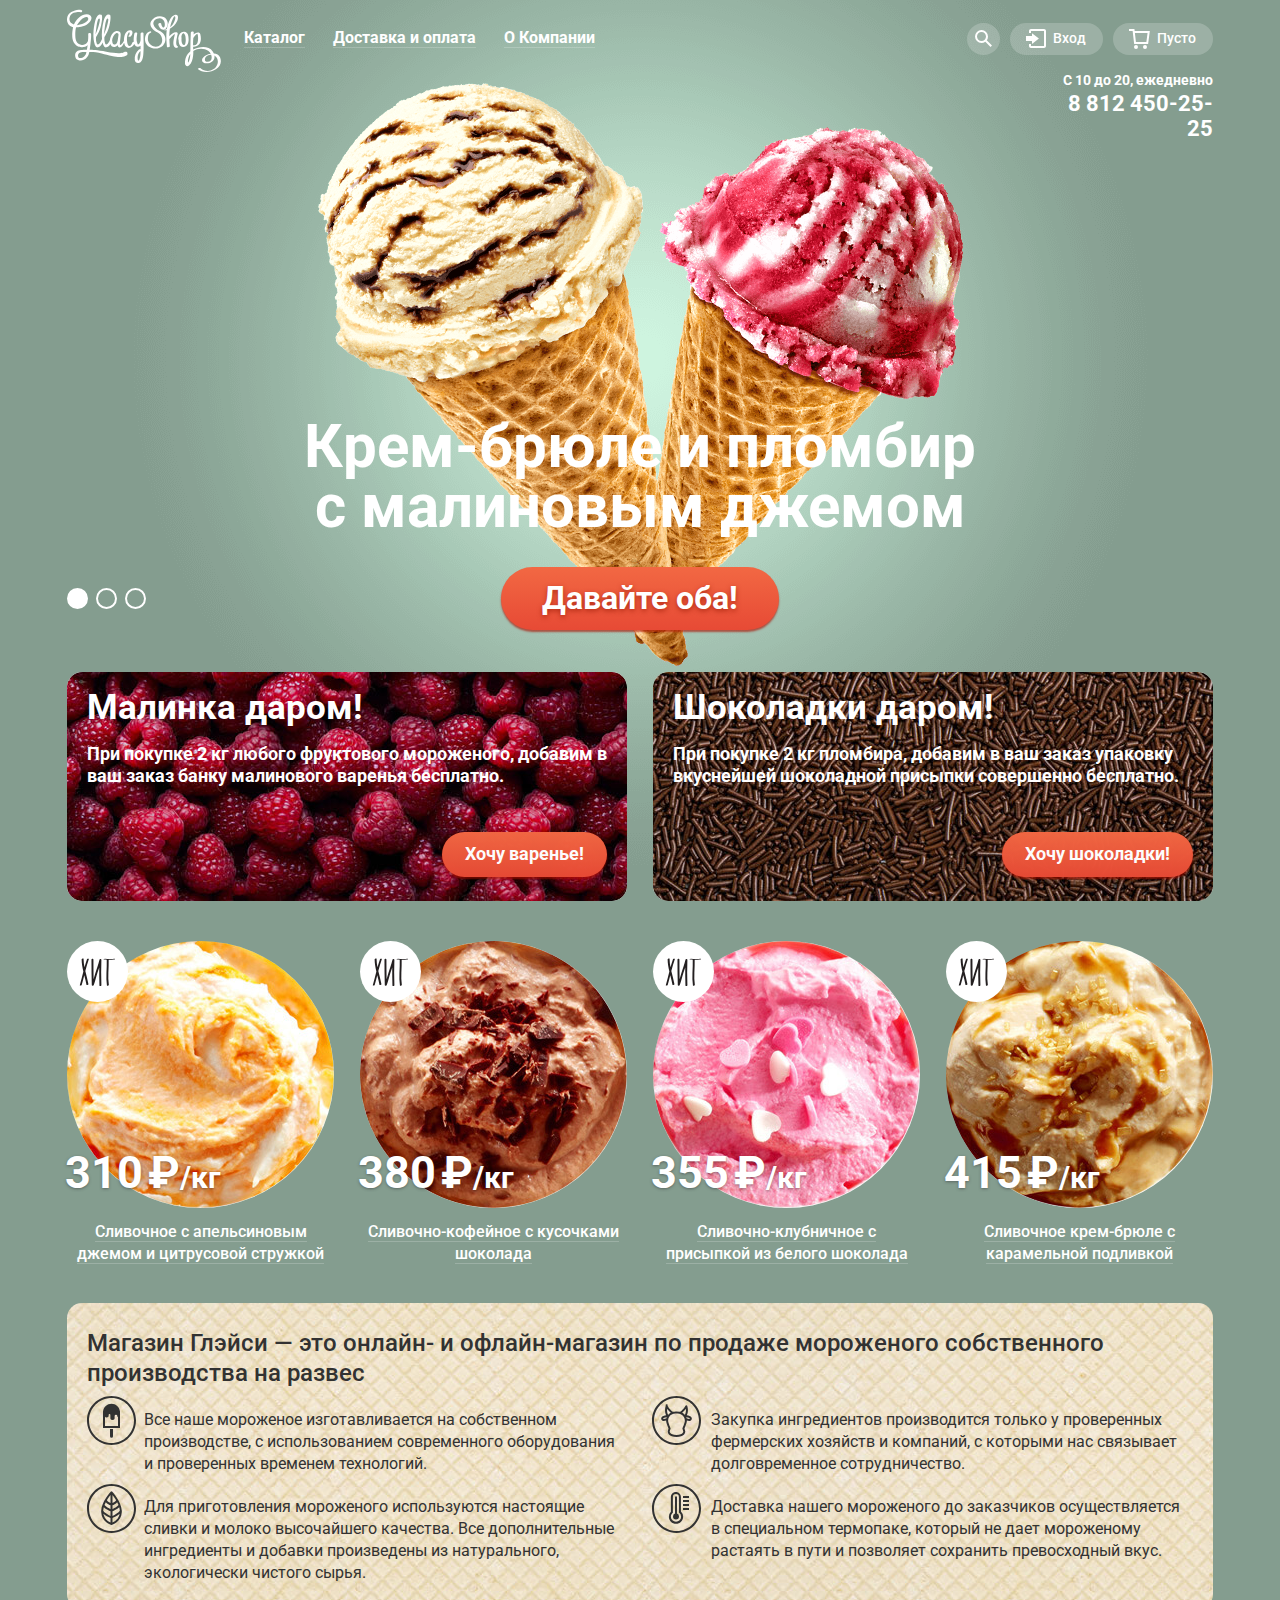
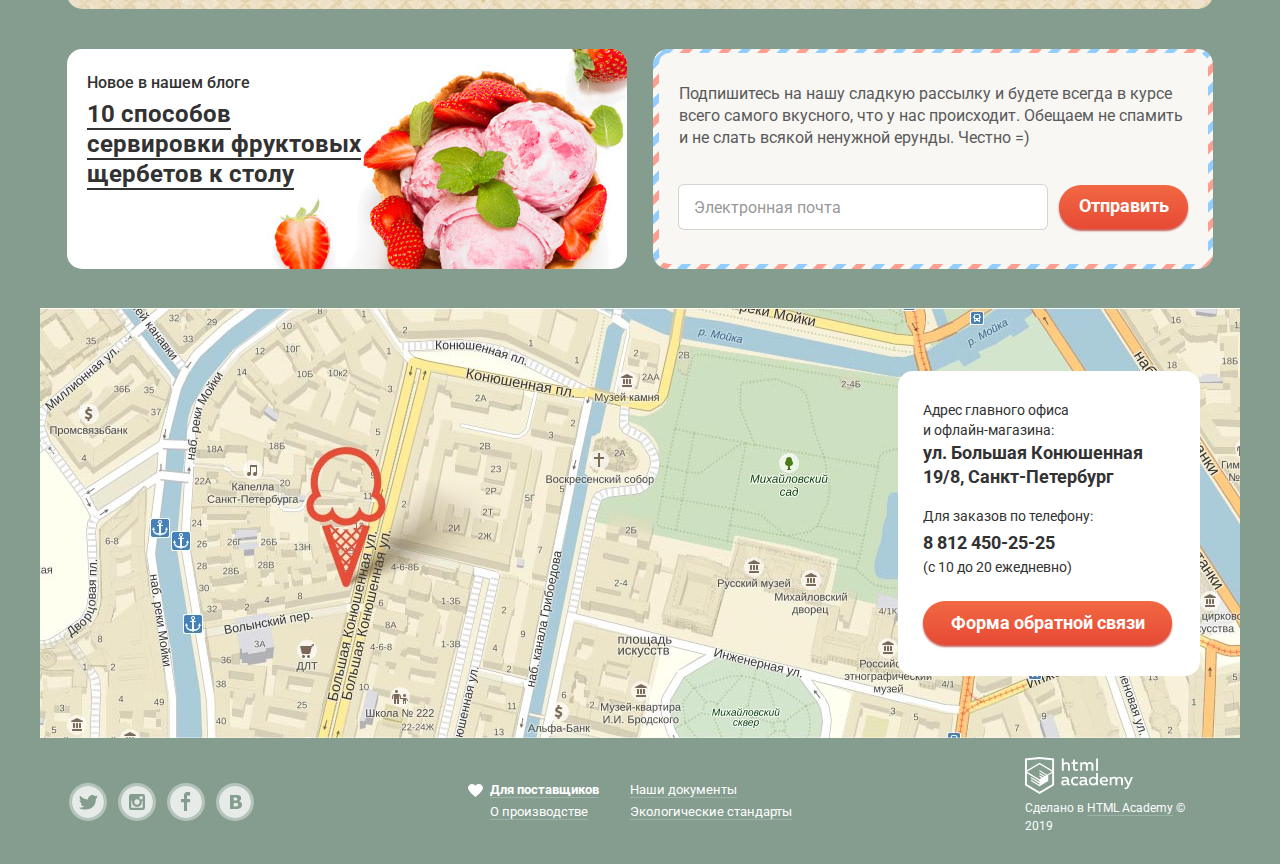
==== commit dfd3dca3: "Заглушка карты не растягивается" ====
--- a/index.html
+++ b/index.html
@@ -182,7 +182,6 @@
         <section class="map">
           <h2 class="visually-hidden">Как до нас добраться</h2>
           <iframe src="https://yandex.ru/map-widget/v1/?um=constructor%3A7b7576fee9a57803f95c57367820772f396baf11f40e2ccab900d20d4720b1c8&amp;source=constructor" width="1200" height="430"></iframe>
-          <p class="map-image"></p>
           <div class="container">
             <section class="map-info">
               <h3 class="visually-hidden">Наши контакты</h3>
--- a/css/style.min.css
+++ b/css/style.min.css
@@ -1 +1 @@
-*,::before,::after{-webkit-box-sizing:inherit;box-sizing:inherit}html{-webkit-box-sizing:border-box;box-sizing:border-box}body{position:relative;font-size:16px;line-height:22px;font-family:"Roboto",Arial,sans-serif;color:#fff;background-color:#849d8f}.container{width:1200px;margin:0 auto;padding:0 27px}a{text-decoration:none}img{max-width:100%;height:auto}.visually-hidden:not(:focus):not(:active),input[type=checkbox].visually-hidden,input[type=radio].visually-hidden{position:absolute;width:1px;height:1px;margin:-1px;padding:0;overflow:hidden;white-space:nowrap;border:0;clip:rect(0 0 0 0);-webkit-clip-path:inset(100%);clip-path:inset(100%)}.button{display:inline-block;font:inherit;font-weight:700;vertical-align:bottom;text-align:center;color:#fff;background-color:#f26843;background-image:-webkit-gradient(linear,left bottom,left top,from(#e74a35),to(#f26843));background-image:linear-gradient(to top,#e74a35,#f26843);background-repeat:no-repeat;border:0;border-radius:50px;-webkit-box-shadow:0 2px 2px 0 rgba(172,16,0,.64);box-shadow:0 2px 2px 0 rgba(172,16,0,.64);cursor:pointer}.button:hover,.button:focus{background:-webkit-gradient(linear,left top,left bottom,from(#f58669),to(#ec6f5e));background:linear-gradient(to bottom,#f58669 0%,#ec6f5e 100%);-webkit-box-shadow:0 2px 2px #ac1000;box-shadow:0 2px 2px #ac1000}.button:active{background:-webkit-gradient(linear,left top,left bottom,from(#d84732),to(#e1613e));background:linear-gradient(to bottom,#d84732 0%,#e1613e 100%);-webkit-box-shadow:inset 0 2px 2px #ac1000;box-shadow:inset 0 2px 2px #ac1000}.main-navigation{display:-webkit-box;display:-ms-flexbox;display:flex;-ms-flex-wrap:wrap;flex-wrap:wrap}.site-navigation,.catalog-navigation,.user-navigation{display:-webkit-box;display:-ms-flexbox;display:flex;-ms-flex-wrap:wrap;flex-wrap:wrap;margin:0;padding:0;list-style:none}.logo-main-header{width:154px;height:64px;margin-right:9px;padding-top:9px}.site-navigation{width:550px;padding-top:23px}.user-navigation{-webkit-box-pack:end;-ms-flex-pack:end;justify-content:flex-end;width:420px;margin-left:auto;padding-top:23px}.main-navigation a{color:inherit}.site-navigation-item>a{display:block;margin-right:1px;padding:6px 13px 7px 14px;font-weight:700;font-size:16px;line-height:18px;background-color:transparent;border-radius:25px}.site-navigation-item-border{border-bottom:1px solid rgba(255,255,255,.2)}.site-navigation-item>a:hover,.site-navigation-item>a:focus{color:#323232;background-color:#f7f6f3}.site-navigation-item>a:active{color:#323232;background-color:#ededed;-webkit-box-shadow:inset 0 2px 1px 0 #696969;box-shadow:inset 0 2px 1px 0 #696969}a:hover .site-navigation-item-border,a:focus .site-navigation-item-border,a:active .site-navigation-item-border,.current-site-navigation-link .site-navigation-item-border{border-bottom:none}li .current-site-navigation-link,li .current-site-navigation-link:hover,li .current-site-navigation-link:focus,li .current-catalog-navigation-link{color:inherit;background-color:#d07058}li .current-site-navigation-link:active{color:#323232;background-color:#ededed;-webkit-box-shadow:inset 0 2px 1px 0 #696969;box-shadow:inset 0 2px 1px 0 #696969}.site-navigation-item{position:relative}.catalog-navigation{position:absolute;top:37px;left:-6px;z-index:10;display:none;width:143px;padding-top:5px;padding-bottom:4px;background-color:#f8f7f4;border-radius:5px;-webkit-box-shadow:0 20px 20px 0 rgba(0,0,0,.4);box-shadow:0 20px 20px 0 rgba(0,0,0,.4)}.site-navigation-item:hover .catalog-navigation{display:block}.catalog-navigation::before{content:"";position:absolute;top:38px;left:6px;width:128px;height:1px;background-color:rgba(0,0,0,.2)}.catalog-navigation a{display:block;margin-bottom:3px;padding:5px 0 7px 20px;font-size:14px;line-height:16px;color:#323232}.catalog-navigation-item:first-of-type a{margin-bottom:10px}.catalog-navigation .current-catalog-navigation-link{color:#fff}.catalog-navigation-item:first-of-type a{font-weight:700}.catalog-navigation a:not(.current-catalog-navigation-link):hover,.catalog-navigation a:not(.current-catalog-navigation-link):focus{background-color:#fbded7}.catalog-navigation a:not(.current-catalog-navigation-link):active{background-color:#f6b5a5}.user-navigation a{font-weight:500;font-size:14px;line-height:16px}.user-navigation-search,.user-navigation-login,.user-navigation-cart{background-color:rgba(255,255,255,.2)}.user-navigation-search:hover,.user-navigation-login:hover,.user-navigation-cart:not(.filled-cart):hover,.filled-cart{background-color:#f8f7f4}.user-navigation-search:hover a,.user-navigation-login:hover a,.user-navigation-cart:hover>a,.filled-cart>a{color:#323232}.user-navigation-login path{fill:#fff}.user-navigation-search:hover path,.user-navigation-cart:not(.filled-cart):hover path,.user-navigation-cart:not(.filled-cart):hover circle,.user-navigation-login:hover path{fill:#323232}.user-navigation-search{position:relative;-ms-flex-item-align:start;align-self:flex-start;width:33px;height:32px;margin-right:10px;text-align:left;border-radius:50%}.user-navigation-search>a{display:block;padding:7px 7px 31px 8px}.user-navigation-login{position:relative;-ms-flex-item-align:start;align-self:flex-start;max-width:200px;border-radius:30px}.user-navigation-login>a{display:block;padding:7px 17px 9px 43px}.user-navigation-cart{position:relative;-ms-flex-item-align:start;align-self:flex-start;max-width:145px;margin-left:10px;border-radius:30px}.user-navigation-cart>a{display:block;padding:7px 17px 9px 44px}.filled-cart{margin-right:1px;margin-left:8px}.filled-cart>a{padding:7px 16px 9px 44px}.user-navigation svg{position:absolute}.user-navigation-search:hover .hover-search,.user-navigation-cart:hover .wrapper-hover-filled-cart,.user-navigation-login:hover .wrapper-hover-login{display:block}.hover-search{position:absolute;right:0;bottom:-88px;z-index:10;display:none;width:341px;min-height:84px;padding:20px 15px;background-color:#f8f7f4;border-radius:5px;-webkit-box-shadow:0 20px 20px 0 rgba(0,0,0,.4);box-shadow:0 20px 20px 0 rgba(0,0,0,.4)}.hover-search input{width:311px;padding:10px 15px;font-weight:700;font-size:14px;line-height:24px;color:#323232;border:0;border-radius:5px;-webkit-box-shadow:0 0 0 2px rgba(178,178,178,.52);box-shadow:0 0 0 2px rgba(178,178,178,.52)}.hover-search input::-webkit-input-placeholder{font-weight:400;color:#999}.hover-search input:-ms-input-placeholder{font-weight:400;color:#999}.hover-search input::-ms-input-placeholder{font-weight:400;color:#999}.hover-search input::placeholder{font-weight:400;color:#999}.hover-search input:hover{-webkit-box-shadow:0 0 0 2px rgba(154,154,154,.52);box-shadow:0 0 0 2px rgba(154,154,154,.52)}.hover-search input:focus{-webkit-box-shadow:0 0 0 2px rgba(46,136,228,.52);box-shadow:0 0 0 2px rgba(46,136,228,.52)}.hover-login p{margin:0}.hover-login-form .hover-login-input{margin-bottom:20px}.hover-login-form .hover-login-input:nth-child(2){margin-bottom:20px}.wrapper-hover-login{position:absolute;right:0;bottom:-218px;z-index:10;display:none;width:277px;min-height:222px}.hover-login{position:absolute;right:0;bottom:0;z-index:10;width:277px;height:214px;padding:20px 17px 22px 19px;background-color:#f8f7f4;border-radius:5px;-webkit-box-shadow:0 20px 20px 0 rgba(0,0,0,.4);box-shadow:0 20px 20px 0 rgba(0,0,0,.4)}.user-navigation-login svg{top:6px;left:16px}.hover-login input{width:241px;height:44px;padding:10px 15px;font-weight:700;font-size:14px;line-height:24px;color:#323232;border:0;border-radius:5px;-webkit-box-shadow:0 0 0 2px rgba(178,178,178,.52);box-shadow:0 0 0 2px rgba(178,178,178,.52)}.hover-login input::-webkit-input-placeholder{font-weight:400;color:#999}.hover-login input:-ms-input-placeholder{font-weight:400;color:#999}.hover-login input::-ms-input-placeholder{font-weight:400;color:#999}.hover-login input::placeholder{font-weight:400;color:#999}.hover-login input:hover{-webkit-box-shadow:0 0 0 2px rgba(154,154,154,.52);box-shadow:0 0 0 2px rgba(154,154,154,.52)}.hover-login input:invalid{-webkit-box-shadow:0 0 0 2px red;box-shadow:0 0 0 2px red}.hover-login input:focus{-webkit-box-shadow:0 0 0 2px rgba(46,136,228,.52);box-shadow:0 0 0 2px rgba(46,136,228,.52)}.wrapper-login-links{display:-webkit-box;display:-ms-flexbox;display:flex;-webkit-box-pack:justify;-ms-flex-pack:justify;justify-content:space-between;-webkit-box-align:start;-ms-flex-align:start;align-items:flex-start}.hover-login-links{width:120px}.hover-login-links a{font-weight:400;font-size:13px;line-height:24px;color:#323232;border-bottom:1px solid rgba(50,50,50,.3)}.hover-login-links a:nth-child(1){position:relative;top:-2px}.hover-login-links a:nth-child(2){position:relative;top:-5px}.hover-login-links a:hover,.hover-login-links a:focus,.hover-login-links a:active{color:#e84d37;border-bottom-color:rgba(232,77,55,.3)}.hover-login-button{padding:11px 25px 9px;font-size:18px;line-height:24px;color:#fefefe;border-radius:20px;-webkit-box-shadow:0 1px 2px 0 #ac1000;box-shadow:0 1px 2px 0 #ac1000}.wrapper-hover-filled-cart{position:absolute;right:0;bottom:-246px;z-index:10;display:none;width:540px;height:250px}.hover-filled-cart{position:absolute;right:0;bottom:0;z-index:10;-webkit-box-sizing:border-box;box-sizing:border-box;width:540px;padding:20px 15px;color:#323232;background-color:#f8f7f4;border-radius:5px;-webkit-box-shadow:0 20px 20px 0 rgba(0,0,0,.4);box-shadow:0 20px 20px 0 rgba(0,0,0,.4)}.user-navigation-cart svg{top:6px;left:16px}.hover-filled-cart-table{width:510px;border-collapse:collapse}.hover-filled-cart-table a{color:#323232}.hover-filled-cart-table a,.hover-filled-cart-table td{font-weight:400;font-size:13px;line-height:16px;vertical-align:top}.cart-delete{padding-top:10px}.cart-delete-button{display:block;width:11px;height:11px;background:url(../img/icons/cross-small.svg) no-repeat;border:0;cursor:pointer}.cart-item-name{width:220px;padding-top:10px}.cart-item-image{padding:0;padding-bottom:16px;padding-left:3px}.cart-tbody-row:nth-child(2) .cart-item-image{padding-bottom:22px}.cart-price{padding:10px 10px 0;text-align:center}.cart-price-sum{padding-top:10px}.cart-price-per-weight{color:#999}.cart-item-name a:hover,.cart-item-name a:focus,.cart-item-name a:active{color:#e84d37}.cart-tfoot tr{text-align:right;border-top:1px solid #cacac7}.cart-tfoot td{position:relative;right:-3px;padding-top:14px;font-weight:700;font-size:15px;line-height:18px}.hover-filled-cart .hover-filled-cart-button{position:relative;right:-2px;display:block;margin-top:13px;margin-left:339px;padding:9px 15px 11px;font-size:18px;line-height:24px;color:#fefefe;border-radius:20px;-webkit-box-shadow:0 1px 2px 0 #ac1000;box-shadow:0 1px 2px 0 #ac1000}.header-contacts{width:170px;margin-top:8px;margin-left:auto;text-align:right}.header-contacts-hours{margin:0;margin-bottom:4px;font-weight:700;font-size:14px;line-height:16px}.header-contacts-tel{font-weight:700;font-size:22px;line-height:24px}.header-contacts-tel:hover,.header-contacts-tel:focus,.header-contacts-tel:active{color:#ffbc9e}.wrapper-h1-breadcrumbs{display:-webkit-box;display:-ms-flexbox;display:flex;-webkit-box-orient:vertical;-webkit-box-direction:normal;-ms-flex-direction:column;flex-direction:column;margin-top:-23px}.h1-cream{-webkit-box-ordinal-group:2;-ms-flex-order:1;order:1;margin:0;margin-bottom:26px;margin-left:-1px;padding:0;font-size:35px;line-height:41px}.breadcrumbs{display:-webkit-box;display:-ms-flexbox;display:flex;-ms-flex-wrap:wrap;flex-wrap:wrap;max-width:700px;margin:0;margin-bottom:2px;padding:0;list-style:none}.breadcrumbs-item:not(:last-child){margin-right:9px}.breadcrumbs a{font-size:14px;line-height:16px;color:inherit}.breadcrumbs a:not(.breadcrumbs-current):hover,.breadcrumbs a:not(.breadcrumbs-current):focus,.breadcrumbs a:not(.breadcrumbs-current):active{color:#ffbc9e;border-bottom-color:rgba(255,188,158,.2)}.breadcrumbs a:not(.breadcrumbs-current){border-bottom:1px solid rgba(255,255,255,.2)}.breadcrumbs li:not(:last-child)::after{content:" »";position:relative;left:3px}.wrapper-page-index{background-color:#849d8f;background-image:url(../img/slider/slider-icecream-1.png);background-repeat:no-repeat;background-position:top center;-webkit-transition:background-image .5s ease,background-color 1s ease;transition:background-image .5s ease,background-color 1s ease}.slider{position:relative;padding-top:275px;text-align:center;color:#fff}.slider-list{margin:0;padding:0;list-style:none}.slider-item{display:none}.slider-item p{width:675px;margin:0 auto;margin-bottom:30px;font-weight:700;font-size:60px;line-height:60px}.slider-lead-button{margin-bottom:42px;padding:9px 41px 10px;font-size:32px;line-height:44px;text-shadow:0 2px 5px rgba(160,32,11,.76)}.slider-controls{position:absolute;bottom:62px;left:0;z-index:9;font-size:0}.slider-controls label{display:inline-block;width:21px;height:21px;margin-right:8px;vertical-align:top;vertical-align:top;background-color:transparent;border:2px solid #fff;border-radius:50%;cursor:pointer}.slider-controls label:hover,.slider-controls label:focus{background-color:rgba(248,247,244,.4)}#product-1:checked~.wrapper-page-index{background-color:#849d8f;background-image:url(../img/slider/slider-icecream-1.png)}#product-2:checked~.wrapper-page-index{background-color:#8996a6;background-image:url(../img/slider/slider-icecream-2.png)}#product-3:checked~.wrapper-page-index{background-color:#9d8b84;background-image:url(../img/slider/slider-icecream-3.png)}#product-1:checked~.wrapper-page-index #slide1,#product-2:checked~.wrapper-page-index #slide2,#product-3:checked~.wrapper-page-index #slide3{display:block}#product-1:checked~.wrapper-page-index label[for=product-1],#product-2:checked~.wrapper-page-index label[for=product-2],#product-3:checked~.wrapper-page-index label[for=product-3]{background-color:#fff}.wrapper-page-index::before,.wrapper-page-index::after{content:"";visibility:hidden}.wrapper-page-index::before{background-image:url(../img/slider/slider-icecream-2.png)}.wrapper-page-index::after{background-image:url(../img/slider/slider-icecream-3.png)}.special-offer{display:-webkit-box;display:-ms-flexbox;display:flex;margin-bottom:40px}.special-offer-banner h3,.special-offer-banner p{margin:0}.special-offer-banner{position:relative;width:560px;padding:15px 20px 24px;border-radius:15px}.banner-raspberry{display:-webkit-box;display:-ms-flexbox;display:flex;-webkit-box-orient:vertical;-webkit-box-direction:normal;-ms-flex-direction:column;flex-direction:column;margin-right:auto;background:url(../img/bg-banner-raspberry.jpg) no-repeat top center;background-color:#aa0532;background-size:cover}.banner-chocolate{display:-webkit-box;display:-ms-flexbox;display:flex;-webkit-box-orient:vertical;-webkit-box-direction:normal;-ms-flex-direction:column;flex-direction:column;background:url(../img/bg-banner-choco.jpg) no-repeat top center;background-color:#512f19;background-size:cover}.special-offer-lead{font-weight:700;font-size:35px;line-height:41px}.special-offer-banner p{margin:15px 0 45px;font-weight:700;font-size:18px;line-height:22px}.special-offer-button{-ms-flex-item-align:end;align-self:flex-end;padding:10px 23px 11px;font-size:18px;line-height:24px;opacity:.99}.catalog-filter{width:880px;margin-bottom:41px}.catalog-filter-form{display:-webkit-box;display:-ms-flexbox;display:flex;-ms-flex-wrap:wrap;flex-wrap:wrap;-webkit-box-align:start;-ms-flex-align:start;align-items:flex-start}.catalog-filter fieldset{margin:0;margin-right:15px;padding:0;border:0}.catalog-filter legend{margin-bottom:7px;padding-left:15px;font-weight:500;font-size:14px;line-height:16px}.field-wrapper{background-color:rgba(255,255,255,.2);border-radius:20px}.field-sorting-options::-ms-expand{display:none}.field-sorting-options{width:193px;height:36px;margin-bottom:15px;padding-bottom:1px;padding-left:11px;font-weight:500;font-size:16px;line-height:18px;text-align:left;color:#fff;background-color:rgba(255,255,255,.2);border:0;border-radius:20px;-webkit-appearance:none;-moz-appearance:none;-ms-appearance:none;appearance:none}.field-sorting{position:relative}.field-sorting .field-sorting-title{padding-left:16px}.field-sorting-options-arrow{position:absolute;right:14px;bottom:28px;border-top:10px solid #fff;border-right:5.5px solid transparent;border-left:5.5px solid transparent;pointer-events:none}.field-sorting-options option{padding:0;color:#323232}.field-sorting-options:hover+.field-sorting-options-arrow,.field-sorting-options:focus+.field-sorting-options-arrow{border-top:10px solid #323232}.field-sorting-options:hover,.field-sorting-options:focus{color:#323232;background-color:#fff}.ramge-min,.range-max{margin:0;font-weight:500;font-size:14px;line-height:16px}.range-min input,.range-max input{width:26px;margin:0;margin-top:-1px;margin-bottom:-2px;margin-left:3px;font:inherit;color:inherit;background:0 0;border:0;cursor:pointer}.range-max input{margin-left:13px}.field-price-range legend{position:relative}.field-price-range legend::after{content:"";position:absolute;top:7px;left:114px;width:7px;height:2px;background:#fff}.range-controls{position:relative;width:219px;height:36px;padding-top:16px;padding-left:22px;background-color:rgba(255,255,255,.2);border-radius:20px}.range-controls .scale{width:176px;height:4px;background-color:rgba(248,247,244,.5)}.range-controls .bar{position:absolute;left:38px;width:107px;height:4px;background-color:#f8f7f4}.range-controls .range-toggle{position:absolute;top:8px;width:20px;height:20px;background-color:#ababab;border:8px solid #fff;border-radius:50%;cursor:pointer}.range-toggle-min{left:34.5px}.range-toggle-max{right:66.5px}.range-controls .range-toggle-min:hover,.range-controls .range-toggle-min:focus{top:7px;left:33.5px;width:22px;height:22px}.range-controls .range-toggle-max:hover,.range-controls .range-toggle-max:focus{top:7px;right:65.5px;width:22px;height:22px}.field-wrapper-fat{padding:6px 2.5px 7px 14px}label[for|=fat]{position:relative;margin-right:14px;padding-left:32px;cursor:pointer}.fat-radio{position:absolute;top:0;left:0;width:22px;height:22px;border:4px solid rgba(255,255,255,.8);border-radius:50%}label:hover .fat-radio,input[type=radio]:focus+.fat-radio{border:4px solid #fff}input[type=radio]:checked+.fat-radio::after{content:"";position:absolute;top:3px;left:3px;width:8px;height:8px;background-color:rgba(255,255,255,.8);border-radius:50%}label:hover input[type=radio]:checked:not(:disabled)+.fat-radio::after,input[type=radio]:focus+.fat-radio::after{background-color:#fff}input[type=radio]:focus+.fat-radio{outline:thin dotted}input[type=radio]:disabled+.fat-radio{border:4px solid rgba(255,255,255,.4)}input[type=radio]:disabled+.fat-radio::after{background-color:rgba(255,255,255,.4)}.field-wrapper-filler{padding:6.5px 20px 6.5px 15px}label[for|=filler]{position:relative;margin-right:17px;padding-left:32px;cursor:pointer}label[for|=filler]:not(:first-of-type):not(:nth-child(2)){padding-left:37px}label[for|=filler]:not(:first-of-type){margin-right:14px}label[for|=filler]:last-of-type{margin-right:0}.filler-checkbox{position:absolute;top:0;left:0;width:20px;height:20px;border:2px solid rgba(255,255,255,.8);border-radius:3px}label[for=filler-choco] .filler-checkbox{left:1px}label[for=filler-sugar] .filler-checkbox{left:0}label[for=filler-fruits] .filler-checkbox,label[for=filler-jam] .filler-checkbox{left:3px}label[for=filler-syrup] .filler-checkbox{left:5px}label:hover .filler-checkbox,input[type=checkbox]:focus+.filler-checkbox{border:2px solid #fff}input[type=checkbox]:checked+.filler-checkbox{border:0}input[type=checkbox]:checked+.filler-checkbox::after{content:"";position:absolute;width:24px;height:20px;background:url(../img/icons/checkbox-on.svg) no-repeat;opacity:.8}label:hover input[type=checkbox]:checked:not(:disabled)+.filler-checkbox::after,input[type=checkbox]:focus+.filler-checkbox::after{opacity:1}input[type=checkbox]:focus+.filler-checkbox{outline:thin dotted}input[type=checkbox]:disabled:not(:checked)+.filler-checkbox{border:2px solid rgba(255,255,255,.4)}input[type=checkbox]:disabled+.filler-checkbox::after{opacity:.4}.catalog-filter-button{position:relative;top:-1px;-ms-flex-item-align:end;align-self:flex-end;padding:6.5px 27px 7.5px 28px;font-weight:500;font-size:16px;line-height:18px;color:#fff;background-color:rgba(255,255,255,.2);border:0;border-radius:20px;-webkit-box-shadow:0 0 0 2px #fff;box-shadow:0 0 0 2px #fff}.catalog-filter-button:hover,.catalog-filter-button:focus{color:#323232;background-color:#fff}.catalog-filter-button:active{color:#323232;background-color:#ededed;border:0;-webkit-box-shadow:inset 0 2px 1px 0 #696969;box-shadow:inset 0 2px 1px 0 #696969}.catalog-cream{margin-bottom:42px}.catalog-list,.catalog-list h3,.catalog-list p{margin:0}.catalog-list{display:-webkit-box;display:-ms-flexbox;display:flex;-ms-flex-wrap:wrap;flex-wrap:wrap;-webkit-box-align:start;-ms-flex-align:start;align-items:flex-start;padding:0;list-style:none}.catalog-item{position:relative;display:-webkit-box;display:-ms-flexbox;display:flex;-webkit-box-orient:vertical;-webkit-box-direction:normal;-ms-flex-direction:column;flex-direction:column;width:267px;margin-right:26px;margin-bottom:39px}.catalog-popular .catalog-item{margin-bottom:38px}.catalog-item:nth-child(4n){margin-right:0}.catalog-item-image-circle{margin-bottom:7px}.catalog-item-image-circle img{border-radius:50%}.hit .catalog-item-image-circle::before{content:"";position:absolute;width:61px;height:61px;background:url(../img/icons/hit.svg) no-repeat}.catalog-item-name{-webkit-box-ordinal-group:2;-ms-flex-order:1;order:1;-ms-flex-item-align:center;align-self:center;width:258px;font-weight:500;font-size:16px;line-height:22px;text-align:center}.catalog-item-name a{color:inherit;border-bottom:1px solid rgba(255,255,255,.2)}.catalog-item-name:hover a,.catalog-item-name:focus a,.catalog-item-name:active a{color:#ffbc9e;border-bottom-color:rgba(255,188,158,.2)}.catalog-item-price{position:absolute;top:209px;left:-2px;font-weight:700;font-size:45px;line-height:45px;text-shadow:0 1px 3px rgba(49,50,53,.5)}.catalog-item-price-symbol{margin-left:5px}.catalog-item-weight{font-size:30px}.catalog-item-button{position:absolute;right:33px;bottom:-54px;display:none;padding:10px 17px 11px;font-size:18px;line-height:24px;color:#fefefe;border-radius:20px;-webkit-box-shadow:0 1px 2px 0 #ac1000;box-shadow:0 1px 2px 0 #ac1000}.catalog-item:hover{z-index:5}.catalog-item::before{content:"";position:absolute;top:-6px;left:-13px;z-index:-1;display:none;width:293px;height:calc(100% + 81px);background-color:#f8f7f4;border-radius:5px;-webkit-box-shadow:0 20px 20px 0 rgba(0,0,0,.4);box-shadow:0 20px 20px 0 rgba(0,0,0,.4);opacity:.2}.catalog-item:hover::before,.catalog-item:focus::before{display:block}.catalog-item:hover .catalog-item-button,.catalog-item:focus .catalog-item-button{display:inline-block}.advantages{margin-bottom:40px;padding:25px 22px 25px 20px;background-color:#f0e5d0;background-image:url(../img/bg-waffle-pattern.jpg);border-radius:15px}.advantages-lead,.advantages-list{margin:0;padding:0}.advantages-lead{font-weight:500;font-size:24px;line-height:30px;color:#323232}.advantages-list{position:relative;display:-webkit-box;display:-ms-flexbox;display:flex;-ms-flex-wrap:wrap;flex-wrap:wrap;-webkit-box-pack:justify;-ms-flex-pack:justify;justify-content:space-between;list-style:none}.advantages-list-item{width:480px;padding-top:21px}.advantages-list-item:nth-child(odd){margin-left:57px}.advantages-list-item{font-size:16px;line-height:22px;color:#323232}.advantages-list-item{position:relative}.advantages-icon-icecream::before{content:"";position:absolute;top:8px;left:-57px;width:49px;height:49px;background:url(../img/icons/ice-cream.svg) no-repeat}.advantages-icon-cow::before{content:"";position:absolute;top:8px;left:-59px;width:49px;height:49px;background:url(../img/icons/cow.svg) no-repeat}.advantages-icon-eco::before{content:"";position:absolute;top:9px;left:-57px;width:49px;height:49px;background:url(../img/icons/eco.svg) no-repeat}.advantages-icon-thermometer::before{content:"";position:absolute;top:9px;left:-59px;width:49px;height:49px;background:url(../img/icons/thermometer.svg) no-repeat}.wrapper-double-collumns{display:-webkit-box;display:-ms-flexbox;display:flex;-webkit-box-pack:justify;-ms-flex-pack:justify;justify-content:space-between;margin-bottom:39px}.news-blog{width:560px;padding:23px 20px;background:url(../img/bg-banner-strawberry.jpg) no-repeat;background-color:#fff;background-position:center top;background-size:cover;border-radius:15px}.news-blog-title{margin:0;margin-bottom:5px;font-weight:500;font-size:16px;line-height:22px;color:#323232}.news-blog-link{width:285px;margin:0}.news-blog-link a{position:relative;font-weight:700;font-size:24px;line-height:30px;color:#323232;border-bottom:2px solid #323232}.news-blog-link a:hover,.news-blog-link a:focus,.news-blog-link a:active{color:#e84d37;border-bottom-color:#e84d37}.subscribe-border{width:560px;min-height:220px;padding:4px 5px 5px 6px;background:url(../img/icons/bg-border-lines.svg) no-repeat;background-position:top center;background-size:cover;border-radius:15px}.subscribe{width:549px;padding:30px 20px 35px;background-color:#f8f7f4;border-radius:10px}.subscribe-offer{margin:0;font-size:16px;line-height:22px;color:#5a5a5a}.subscribe-form input{width:368px;height:44px;margin-top:36px;margin-right:8px;padding:10px 15px;font-weight:700;font-size:16px;line-height:24px;color:#323232;border:0;border-radius:5px;-webkit-box-shadow:0 0 0 1px rgba(178,178,178,.52);box-shadow:0 0 0 1px rgba(178,178,178,.52)}.subscribe-form input::-webkit-input-placeholder{font-weight:400;color:#999}.subscribe-form input:-ms-input-placeholder{font-weight:400;color:#999}.subscribe-form input::-ms-input-placeholder{font-weight:400;color:#999}.subscribe-form input::placeholder{font-weight:400;color:#999}.subscribe-form input:hover{-webkit-box-shadow:0 0 0 2px rgba(154,154,154,.52);box-shadow:0 0 0 2px rgba(154,154,154,.52)}.subscribe-form input:invalid{-webkit-box-shadow:0 0 0 2px red;box-shadow:0 0 0 2px red}.subscribe-form input:focus{-webkit-box-shadow:0 0 0 2px rgba(46,136,228,.52);box-shadow:0 0 0 2px rgba(46,136,228,.52)}.subscribe-button{width:129px;padding:9px 19px 11px;font-size:18px;line-height:24px;color:#fefefe}@-webkit-keyframes bounce{0%{-webkit-transform:translateY(-100%);transform:translateY(-100%)}70%{-webkit-transform:translateY(30px);transform:translateY(30px)}90%{-webkit-transform:translateY(-10px);transform:translateY(-10px)}to{-webkit-transform:translateY(0);transform:translateY(0)}}@keyframes bounce{0%{-webkit-transform:translateY(-100%);transform:translateY(-100%)}70%{-webkit-transform:translateY(30px);transform:translateY(30px)}90%{-webkit-transform:translateY(-10px);transform:translateY(-10px)}to{-webkit-transform:translateY(0);transform:translateY(0)}}@-webkit-keyframes shake{0%,to{-webkit-transform:translateX(0);transform:translateX(0)}10%,30%,50%,70%,90%{-webkit-transform:translateX(-10px);transform:translateX(-10px)}20%,40%,60%,80%{-webkit-transform:translateX(10px);transform:translateX(10px)}}@keyframes shake{0%,to{-webkit-transform:translateX(0);transform:translateX(0)}10%,30%,50%,70%,90%{-webkit-transform:translateX(-10px);transform:translateX(-10px)}20%,40%,60%,80%{-webkit-transform:translateX(10px);transform:translateX(10px)}}.modal-feedback{position:fixed;top:337px;left:50%;z-index:100;display:none;width:478px;margin-left:-239px;padding:16px 24px 27px 25px;background-color:#f8f7f4;border-radius:10px}.modal-feedback-overlay{position:absolute;top:0;z-index:99;width:100%;height:100%;background-color:rgba(0,0,0,.3)}.popup-show{display:block;-webkit-animation:bounce .6s;animation:bounce .6s}.popup-error{-webkit-animation:shake .6s;animation:shake .6s}.modal-feedback-lead{margin:0;margin-bottom:20px;font-weight:500;font-size:24px;line-height:28px;color:#323232}.modal-feedback-close{position:absolute;top:16px;right:16px;width:18px;height:17px;background:url(../img/icons/cross-big.svg) no-repeat;border:0;cursor:pointer}.modal-feedback-name,.modal-feedback-email{margin:0}.modal-feedback-form input,.modal-feedback-form textarea{width:267px;margin-bottom:20px;font-weight:700;font-size:16px;line-height:24px;color:#323232;border:0;border-radius:5px;-webkit-box-shadow:0 0 0 1px rgba(178,178,178,.52);box-shadow:0 0 0 1px rgba(178,178,178,.52)}.modal-feedback-form input{height:44px;padding:10px 15px}.modal-feedback-form textarea{width:428px;min-height:155px;margin-bottom:23px;padding:8px 15px 10px 15px;resize:vertical}.modal-feedback-form input::-webkit-input-placeholder,.modal-feedback-form textarea::-webkit-input-placeholder{font-weight:400;color:#999}.modal-feedback-form input:-ms-input-placeholder,.modal-feedback-form textarea:-ms-input-placeholder{font-weight:400;color:#999}.modal-feedback-form input::-ms-input-placeholder,.modal-feedback-form textarea::-ms-input-placeholder{font-weight:400;color:#999}.modal-feedback-form input::placeholder,.modal-feedback-form textarea::placeholder{font-weight:400;color:#999}.modal-feedback-form input:hover,.modal-feedback-form textarea:hover{-webkit-box-shadow:0 0 0 2px rgba(154,154,154,.52);box-shadow:0 0 0 2px rgba(154,154,154,.52)}.modal-feedback-form input:invalid{-webkit-box-shadow:0 0 0 2px red;box-shadow:0 0 0 2px red}.modal-feedback-form input:focus,.modal-feedback-form textarea:focus{-webkit-box-shadow:0 0 0 2px rgba(46,136,228,.52);box-shadow:0 0 0 2px rgba(46,136,228,.52)}.modal-feedback-button{display:block;margin-left:auto;padding:10px 23px;font-size:18px;line-height:24px;color:#fefefe}.map{position:relative;min-height:430px;margin:0 auto;padding-top:63px;padding-right:27px;padding-bottom:62px}.map iframe{position:absolute;top:0;z-index:2;width:100%;height:100%;border:0}.map-image{position:absolute;top:0;left:0;z-index:1;width:100%;height:100%;margin:0;background-image:url(../img/map-with-pin-and-shadow.jpg);background-repeat:no-repeat;background-size:cover}.map-image img{height:inherit}.map-info{position:relative;z-index:3;width:302px;margin-left:auto;padding:29px 25px 31px;color:#323232;background-color:#fff;border-radius:15px}.map-addres{margin-bottom:17px}.map-addres p,.map-contacts p{margin:0;font-size:14px;line-height:20px}.map-addres p{width:150px}.map-contacts{width:175px;margin-bottom:23px}.map-addres-lead{margin-top:1px;font-style:normal;font-weight:700;font-size:18px;line-height:24px}.map-contacts p:first-of-type{margin-bottom:6px}.map-contacts p:last-of-type{margin-top:2px;line-height:22px}.map-contacts-tel{display:block;font-weight:700;font-size:18px;line-height:22px;color:#323232}.map-contacts-tel:hover,.map-contacts-tel:focus,.map-contacts-tel:active{color:#e84d37}.map-feedback-button{padding:10px 27px 10px 28px;font-size:18px;line-height:24px;color:#fefefe}.pagination-list{display:-webkit-box;display:-ms-flexbox;display:flex;-webkit-box-pack:end;-ms-flex-pack:end;justify-content:flex-end;margin:0 -9px 30px auto;padding:0;list-style:none;font-weight:500;font-size:16px;line-height:18px}.pagination-list a{color:inherit}.pagination-list a:active{color:#000}.current-pagination a{color:#000;background-color:#fff}.pagination-list-item a{display:-webkit-box;display:-ms-flexbox;display:flex;-webkit-box-pack:center;-ms-flex-pack:center;justify-content:center;-webkit-box-align:center;-ms-flex-align:center;align-items:center;width:27px;height:26px;margin-right:2px;border-radius:50%}.pagination-list-item:first-child a{margin-right:5px}.pagination-list-item:last-child a{margin-right:0;margin-left:4px}.pagination-list-item a[href]:hover,.pagination-list-item a[href]:focus{background-color:rgba(255,255,255,.2)}.pagination-list-item a[href]:active{background-color:#fff}.pagination-arrow:first-child svg{-webkit-transform:rotate(180deg);transform:rotate(180deg)}.pagination-link[href] path{fill:#fff}.pagination-link[href]:active path{fill:#000}.ie11-flexbug-min-height-fix{display:-webkit-box;display:-ms-flexbox;display:flex}.main-footer{position:relative;display:-webkit-box;display:-ms-flexbox;display:flex;-webkit-box-align:end;-ms-flex-align:end;align-items:flex-end;min-height:103px;margin-top:5px}.main-footer::after{content:"";position:absolute;top:-6px;left:27px;width:1146px;height:1px;background-color:rgba(255,255,255,.3)}.main-footer-social-list,.main-footer-documentation-list{display:-webkit-box;display:-ms-flexbox;display:flex;-ms-flex-wrap:wrap;flex-wrap:wrap;margin:0;padding:0;list-style:none}.main-footer-social{-ms-flex-item-align:center;align-self:center;width:293px;padding-top:34px;padding-bottom:24px;padding-left:5px}.main-footer-social-list-item{margin-right:17px;margin-bottom:8px}.main-footer-social-list-item a{opacity:.8}.main-footer-social-list-item a:hover,.main-footer-social-list-item a:focus,.main-footer-social-list-item a:active{opacity:1}.main-footer-social-list-item a:active path{fill:#e9e9e9}.main-footer-social-list-item a::before{content:"";position:absolute;width:32px;height:32px;border-radius:50%;-webkit-box-shadow:0 0 0 3px rgba(255,255,255,.5);box-shadow:0 0 0 3px rgba(255,255,255,.5)}.main-footer-social-list-item a:hover::before,.main-footer-social-list-item a:focus::before{-webkit-box-shadow:0 0 0 3px rgba(255,255,255,.7);box-shadow:0 0 0 3px rgba(255,255,255,.7)}.main-fooater-social-list-item a:active::before{-webkit-box-shadow:0 0 0 3px rgba(255,255,255,.7);box-shadow:0 0 0 3px rgba(255,255,255,.7)}.main-footer-documentation{display:-webkit-box;display:-ms-flexbox;display:flex;-ms-flex-item-align:center;align-self:center;width:550px;margin-left:105px;padding-top:22px;padding-bottom:30px}.main-footer-documentation-list{-webkit-box-orient:vertical;-webkit-box-direction:normal;-ms-flex-direction:column;flex-direction:column}.main-footer-documentation-list{margin-right:31px}.main-footer-documentation a{font-size:13px;line-height:16px;color:inherit;border-bottom:1px solid rgba(255,255,255,.2)}.production-list{padding-left:25px}.documentation-for-suppliers a{font-weight:700}.main-footer-documentation a:hover,.main-footer-documentation a:focus,.main-footer-documentation a:active{color:#ffbc9e;border-bottom-color:rgba(255,188,158,.2)}.documentation-for-suppliers{position:relative}.svg-heart{position:absolute;top:6px;left:-22px;width:15px;height:13px}a:hover+.svg-heart path,a:focus+.svg-heart path,a:active+.svg-heart path{fill:#ffbc9e}.main-footer-copyright{position:relative;right:-2px;-ms-flex-item-align:center;align-self:center;width:190px;margin:0;margin-top:56px;margin-bottom:29px;margin-left:auto;font-size:12px;line-height:18px;color:#fefefe}.main-footer-copyright a{color:#fefefe;border-bottom:1px solid rgba(255,255,255,.2)}.main-footer-copyright a:hover,.main-footer-copyright a:focus,.main-footer-copyright a:active{color:#ffbc9e;border-bottom-color:rgba(255,188,158,.2)}.main-footer-copyright a::after{content:"";position:absolute;top:-43px;left:0;width:108px;height:39px;background:url(../img/icons/logo-htmlacademy.svg) no-repeat}
+*,::before,::after{-webkit-box-sizing:inherit;box-sizing:inherit}html{-webkit-box-sizing:border-box;box-sizing:border-box}body{position:relative;font-size:16px;line-height:22px;font-family:"Roboto",Arial,sans-serif;color:#fff;background-color:#849d8f}.container{width:1200px;margin:0 auto;padding:0 27px}a{text-decoration:none}img{max-width:100%;height:auto}.visually-hidden:not(:focus):not(:active),input[type=checkbox].visually-hidden,input[type=radio].visually-hidden{position:absolute;width:1px;height:1px;margin:-1px;padding:0;overflow:hidden;white-space:nowrap;border:0;clip:rect(0 0 0 0);-webkit-clip-path:inset(100%);clip-path:inset(100%)}.button{display:inline-block;font:inherit;font-weight:700;vertical-align:bottom;text-align:center;color:#fff;background-color:#f26843;background-image:-webkit-gradient(linear,left bottom,left top,from(#e74a35),to(#f26843));background-image:linear-gradient(to top,#e74a35,#f26843);background-repeat:no-repeat;border:0;border-radius:50px;-webkit-box-shadow:0 2px 2px 0 rgba(172,16,0,.64);box-shadow:0 2px 2px 0 rgba(172,16,0,.64);cursor:pointer}.button:hover,.button:focus{background:-webkit-gradient(linear,left top,left bottom,from(#f58669),to(#ec6f5e));background:linear-gradient(to bottom,#f58669 0%,#ec6f5e 100%);-webkit-box-shadow:0 2px 2px #ac1000;box-shadow:0 2px 2px #ac1000}.button:active{background:-webkit-gradient(linear,left top,left bottom,from(#d84732),to(#e1613e));background:linear-gradient(to bottom,#d84732 0%,#e1613e 100%);-webkit-box-shadow:inset 0 2px 2px #ac1000;box-shadow:inset 0 2px 2px #ac1000}.main-navigation{display:-webkit-box;display:-ms-flexbox;display:flex;-ms-flex-wrap:wrap;flex-wrap:wrap}.site-navigation,.catalog-navigation,.user-navigation{display:-webkit-box;display:-ms-flexbox;display:flex;-ms-flex-wrap:wrap;flex-wrap:wrap;margin:0;padding:0;list-style:none}.logo-main-header{width:154px;height:64px;margin-right:9px;padding-top:9px}.site-navigation{width:550px;padding-top:23px}.user-navigation{-webkit-box-pack:end;-ms-flex-pack:end;justify-content:flex-end;width:420px;margin-left:auto;padding-top:23px}.main-navigation a{color:inherit}.site-navigation-item>a{display:block;margin-right:1px;padding:6px 13px 7px 14px;font-weight:700;font-size:16px;line-height:18px;background-color:transparent;border-radius:25px}.site-navigation-item-border{border-bottom:1px solid rgba(255,255,255,.2)}.site-navigation-item>a:hover,.site-navigation-item>a:focus{color:#323232;background-color:#f7f6f3}.site-navigation-item>a:active{color:#323232;background-color:#ededed;-webkit-box-shadow:inset 0 2px 1px 0 #696969;box-shadow:inset 0 2px 1px 0 #696969}a:hover .site-navigation-item-border,a:focus .site-navigation-item-border,a:active .site-navigation-item-border,.current-site-navigation-link .site-navigation-item-border{border-bottom:none}li .current-site-navigation-link,li .current-site-navigation-link:hover,li .current-site-navigation-link:focus,li .current-catalog-navigation-link{color:inherit;background-color:#d07058}li .current-site-navigation-link:active{color:#323232;background-color:#ededed;-webkit-box-shadow:inset 0 2px 1px 0 #696969;box-shadow:inset 0 2px 1px 0 #696969}.site-navigation-item{position:relative}.catalog-navigation{position:absolute;top:37px;left:-6px;z-index:10;display:none;width:143px;padding-top:5px;padding-bottom:4px;background-color:#f8f7f4;border-radius:5px;-webkit-box-shadow:0 20px 20px 0 rgba(0,0,0,.4);box-shadow:0 20px 20px 0 rgba(0,0,0,.4)}.site-navigation-item:hover .catalog-navigation{display:block}.catalog-navigation::before{content:"";position:absolute;top:38px;left:6px;width:128px;height:1px;background-color:rgba(0,0,0,.2)}.catalog-navigation a{display:block;margin-bottom:3px;padding:5px 0 7px 20px;font-size:14px;line-height:16px;color:#323232}.catalog-navigation-item:first-of-type a{margin-bottom:10px}.catalog-navigation .current-catalog-navigation-link{color:#fff}.catalog-navigation-item:first-of-type a{font-weight:700}.catalog-navigation a:not(.current-catalog-navigation-link):hover,.catalog-navigation a:not(.current-catalog-navigation-link):focus{background-color:#fbded7}.catalog-navigation a:not(.current-catalog-navigation-link):active{background-color:#f6b5a5}.user-navigation a{font-weight:500;font-size:14px;line-height:16px}.user-navigation-search,.user-navigation-login,.user-navigation-cart{background-color:rgba(255,255,255,.2)}.user-navigation-search:hover,.user-navigation-login:hover,.user-navigation-cart:not(.filled-cart):hover,.filled-cart{background-color:#f8f7f4}.user-navigation-search:hover a,.user-navigation-login:hover a,.user-navigation-cart:hover>a,.filled-cart>a{color:#323232}.user-navigation-login path{fill:#fff}.user-navigation-search:hover path,.user-navigation-cart:not(.filled-cart):hover path,.user-navigation-cart:not(.filled-cart):hover circle,.user-navigation-login:hover path{fill:#323232}.user-navigation-search{position:relative;-ms-flex-item-align:start;align-self:flex-start;width:33px;height:32px;margin-right:10px;text-align:left;border-radius:50%}.user-navigation-search>a{display:block;padding:7px 7px 31px 8px}.user-navigation-login{position:relative;-ms-flex-item-align:start;align-self:flex-start;max-width:200px;border-radius:30px}.user-navigation-login>a{display:block;padding:7px 17px 9px 43px}.user-navigation-cart{position:relative;-ms-flex-item-align:start;align-self:flex-start;max-width:145px;margin-left:10px;border-radius:30px}.user-navigation-cart>a{display:block;padding:7px 17px 9px 44px}.filled-cart{margin-right:1px;margin-left:8px}.filled-cart>a{padding:7px 16px 9px 44px}.user-navigation svg{position:absolute}.user-navigation-search:hover .hover-search,.user-navigation-cart:hover .wrapper-hover-filled-cart,.user-navigation-login:hover .wrapper-hover-login{display:block}.hover-search{position:absolute;right:0;bottom:-88px;z-index:10;display:none;width:341px;min-height:84px;padding:20px 15px;background-color:#f8f7f4;border-radius:5px;-webkit-box-shadow:0 20px 20px 0 rgba(0,0,0,.4);box-shadow:0 20px 20px 0 rgba(0,0,0,.4)}.hover-search input{width:311px;padding:10px 15px;font-weight:700;font-size:14px;line-height:24px;color:#323232;border:0;border-radius:5px;-webkit-box-shadow:0 0 0 2px rgba(178,178,178,.52);box-shadow:0 0 0 2px rgba(178,178,178,.52)}.hover-search input::-webkit-input-placeholder{font-weight:400;color:#999}.hover-search input:-ms-input-placeholder{font-weight:400;color:#999}.hover-search input::-ms-input-placeholder{font-weight:400;color:#999}.hover-search input::placeholder{font-weight:400;color:#999}.hover-search input:hover{-webkit-box-shadow:0 0 0 2px rgba(154,154,154,.52);box-shadow:0 0 0 2px rgba(154,154,154,.52)}.hover-search input:focus{-webkit-box-shadow:0 0 0 2px rgba(46,136,228,.52);box-shadow:0 0 0 2px rgba(46,136,228,.52)}.hover-login p{margin:0}.hover-login-form .hover-login-input{margin-bottom:20px}.hover-login-form .hover-login-input:nth-child(2){margin-bottom:20px}.wrapper-hover-login{position:absolute;right:0;bottom:-218px;z-index:10;display:none;width:277px;min-height:222px}.hover-login{position:absolute;right:0;bottom:0;z-index:10;width:277px;height:214px;padding:20px 17px 22px 19px;background-color:#f8f7f4;border-radius:5px;-webkit-box-shadow:0 20px 20px 0 rgba(0,0,0,.4);box-shadow:0 20px 20px 0 rgba(0,0,0,.4)}.user-navigation-login svg{top:6px;left:16px}.hover-login input{width:241px;height:44px;padding:10px 15px;font-weight:700;font-size:14px;line-height:24px;color:#323232;border:0;border-radius:5px;-webkit-box-shadow:0 0 0 2px rgba(178,178,178,.52);box-shadow:0 0 0 2px rgba(178,178,178,.52)}.hover-login input::-webkit-input-placeholder{font-weight:400;color:#999}.hover-login input:-ms-input-placeholder{font-weight:400;color:#999}.hover-login input::-ms-input-placeholder{font-weight:400;color:#999}.hover-login input::placeholder{font-weight:400;color:#999}.hover-login input:hover{-webkit-box-shadow:0 0 0 2px rgba(154,154,154,.52);box-shadow:0 0 0 2px rgba(154,154,154,.52)}.hover-login input:invalid{-webkit-box-shadow:0 0 0 2px red;box-shadow:0 0 0 2px red}.hover-login input:focus{-webkit-box-shadow:0 0 0 2px rgba(46,136,228,.52);box-shadow:0 0 0 2px rgba(46,136,228,.52)}.wrapper-login-links{display:-webkit-box;display:-ms-flexbox;display:flex;-webkit-box-pack:justify;-ms-flex-pack:justify;justify-content:space-between;-webkit-box-align:start;-ms-flex-align:start;align-items:flex-start}.hover-login-links{width:120px}.hover-login-links a{font-weight:400;font-size:13px;line-height:24px;color:#323232;border-bottom:1px solid rgba(50,50,50,.3)}.hover-login-links a:nth-child(1){position:relative;top:-2px}.hover-login-links a:nth-child(2){position:relative;top:-5px}.hover-login-links a:hover,.hover-login-links a:focus,.hover-login-links a:active{color:#e84d37;border-bottom-color:rgba(232,77,55,.3)}.hover-login-button{padding:11px 25px 9px;font-size:18px;line-height:24px;color:#fefefe;border-radius:20px;-webkit-box-shadow:0 1px 2px 0 #ac1000;box-shadow:0 1px 2px 0 #ac1000}.wrapper-hover-filled-cart{position:absolute;right:0;bottom:-246px;z-index:10;display:none;width:540px;height:250px}.hover-filled-cart{position:absolute;right:0;bottom:0;z-index:10;-webkit-box-sizing:border-box;box-sizing:border-box;width:540px;padding:20px 15px;color:#323232;background-color:#f8f7f4;border-radius:5px;-webkit-box-shadow:0 20px 20px 0 rgba(0,0,0,.4);box-shadow:0 20px 20px 0 rgba(0,0,0,.4)}.user-navigation-cart svg{top:6px;left:16px}.hover-filled-cart-table{width:510px;border-collapse:collapse}.hover-filled-cart-table a{color:#323232}.hover-filled-cart-table a,.hover-filled-cart-table td{font-weight:400;font-size:13px;line-height:16px;vertical-align:top}.cart-delete{padding-top:10px}.cart-delete-button{display:block;width:11px;height:11px;background:url(../img/icons/cross-small.svg) no-repeat;border:0;cursor:pointer}.cart-item-name{width:220px;padding-top:10px}.cart-item-image{padding:0;padding-bottom:16px;padding-left:3px}.cart-tbody-row:nth-child(2) .cart-item-image{padding-bottom:22px}.cart-price{padding:10px 10px 0;text-align:center}.cart-price-sum{padding-top:10px}.cart-price-per-weight{color:#999}.cart-item-name a:hover,.cart-item-name a:focus,.cart-item-name a:active{color:#e84d37}.cart-tfoot tr{text-align:right;border-top:1px solid #cacac7}.cart-tfoot td{position:relative;right:-3px;padding-top:14px;font-weight:700;font-size:15px;line-height:18px}.hover-filled-cart .hover-filled-cart-button{position:relative;right:-2px;display:block;margin-top:13px;margin-left:339px;padding:9px 15px 11px;font-size:18px;line-height:24px;color:#fefefe;border-radius:20px;-webkit-box-shadow:0 1px 2px 0 #ac1000;box-shadow:0 1px 2px 0 #ac1000}.header-contacts{width:170px;margin-top:8px;margin-left:auto;text-align:right}.header-contacts-hours{margin:0;margin-bottom:4px;font-weight:700;font-size:14px;line-height:16px}.header-contacts-tel{font-weight:700;font-size:22px;line-height:24px}.header-contacts-tel:hover,.header-contacts-tel:focus,.header-contacts-tel:active{color:#ffbc9e}.wrapper-h1-breadcrumbs{display:-webkit-box;display:-ms-flexbox;display:flex;-webkit-box-orient:vertical;-webkit-box-direction:normal;-ms-flex-direction:column;flex-direction:column;margin-top:-23px}.h1-cream{-webkit-box-ordinal-group:2;-ms-flex-order:1;order:1;margin:0;margin-bottom:26px;margin-left:-1px;padding:0;font-size:35px;line-height:41px}.breadcrumbs{display:-webkit-box;display:-ms-flexbox;display:flex;-ms-flex-wrap:wrap;flex-wrap:wrap;max-width:700px;margin:0;margin-bottom:2px;padding:0;list-style:none}.breadcrumbs-item:not(:last-child){margin-right:9px}.breadcrumbs a{font-size:14px;line-height:16px;color:inherit}.breadcrumbs a:not(.breadcrumbs-current):hover,.breadcrumbs a:not(.breadcrumbs-current):focus,.breadcrumbs a:not(.breadcrumbs-current):active{color:#ffbc9e;border-bottom-color:rgba(255,188,158,.2)}.breadcrumbs a:not(.breadcrumbs-current){border-bottom:1px solid rgba(255,255,255,.2)}.breadcrumbs li:not(:last-child)::after{content:" »";position:relative;left:3px}.wrapper-page-index{background-color:#849d8f;background-image:url(../img/slider/slider-icecream-1.png);background-repeat:no-repeat;background-position:top center;-webkit-transition:background-image .5s ease,background-color 1s ease;transition:background-image .5s ease,background-color 1s ease}.slider{position:relative;padding-top:275px;text-align:center;color:#fff}.slider-list{margin:0;padding:0;list-style:none}.slider-item{display:none}.slider-item p{width:675px;margin:0 auto;margin-bottom:30px;font-weight:700;font-size:60px;line-height:60px}.slider-lead-button{margin-bottom:42px;padding:9px 41px 10px;font-size:32px;line-height:44px;text-shadow:0 2px 5px rgba(160,32,11,.76)}.slider-controls{position:absolute;bottom:62px;left:0;z-index:9;font-size:0}.slider-controls label{display:inline-block;width:21px;height:21px;margin-right:8px;vertical-align:top;vertical-align:top;background-color:transparent;border:2px solid #fff;border-radius:50%;cursor:pointer}.slider-controls label:hover,.slider-controls label:focus{background-color:rgba(248,247,244,.4)}#product-1:checked~.wrapper-page-index{background-color:#849d8f;background-image:url(../img/slider/slider-icecream-1.png)}#product-2:checked~.wrapper-page-index{background-color:#8996a6;background-image:url(../img/slider/slider-icecream-2.png)}#product-3:checked~.wrapper-page-index{background-color:#9d8b84;background-image:url(../img/slider/slider-icecream-3.png)}#product-1:checked~.wrapper-page-index #slide1,#product-2:checked~.wrapper-page-index #slide2,#product-3:checked~.wrapper-page-index #slide3{display:block}#product-1:checked~.wrapper-page-index label[for=product-1],#product-2:checked~.wrapper-page-index label[for=product-2],#product-3:checked~.wrapper-page-index label[for=product-3]{background-color:#fff}.wrapper-page-index::before,.wrapper-page-index::after{content:"";visibility:hidden}.wrapper-page-index::before{background-image:url(../img/slider/slider-icecream-2.png)}.wrapper-page-index::after{background-image:url(../img/slider/slider-icecream-3.png)}.special-offer{display:-webkit-box;display:-ms-flexbox;display:flex;margin-bottom:40px}.special-offer-banner h3,.special-offer-banner p{margin:0}.special-offer-banner{position:relative;width:560px;padding:15px 20px 24px;border-radius:15px}.banner-raspberry{display:-webkit-box;display:-ms-flexbox;display:flex;-webkit-box-orient:vertical;-webkit-box-direction:normal;-ms-flex-direction:column;flex-direction:column;margin-right:auto;background:url(../img/bg-banner-raspberry.jpg) no-repeat top center;background-color:#aa0532;background-size:cover}.banner-chocolate{display:-webkit-box;display:-ms-flexbox;display:flex;-webkit-box-orient:vertical;-webkit-box-direction:normal;-ms-flex-direction:column;flex-direction:column;background:url(../img/bg-banner-choco.jpg) no-repeat top center;background-color:#512f19;background-size:cover}.special-offer-lead{font-weight:700;font-size:35px;line-height:41px}.special-offer-banner p{margin:15px 0 45px;font-weight:700;font-size:18px;line-height:22px}.special-offer-button{-ms-flex-item-align:end;align-self:flex-end;padding:10px 23px 11px;font-size:18px;line-height:24px;opacity:.99}.catalog-filter{width:880px;margin-bottom:41px}.catalog-filter-form{display:-webkit-box;display:-ms-flexbox;display:flex;-ms-flex-wrap:wrap;flex-wrap:wrap;-webkit-box-align:start;-ms-flex-align:start;align-items:flex-start}.catalog-filter fieldset{margin:0;margin-right:15px;padding:0;border:0}.catalog-filter legend{margin-bottom:7px;padding-left:15px;font-weight:500;font-size:14px;line-height:16px}.field-wrapper{background-color:rgba(255,255,255,.2);border-radius:20px}.field-sorting-options::-ms-expand{display:none}.field-sorting-options{width:193px;height:36px;margin-bottom:15px;padding-bottom:1px;padding-left:11px;font-weight:500;font-size:16px;line-height:18px;text-align:left;color:#fff;background-color:rgba(255,255,255,.2);border:0;border-radius:20px;-webkit-appearance:none;-moz-appearance:none;-ms-appearance:none;appearance:none}.field-sorting{position:relative}.field-sorting .field-sorting-title{padding-left:16px}.field-sorting-options-arrow{position:absolute;right:14px;bottom:28px;border-top:10px solid #fff;border-right:5.5px solid transparent;border-left:5.5px solid transparent;pointer-events:none}.field-sorting-options option{padding:0;color:#323232}.field-sorting-options:hover+.field-sorting-options-arrow,.field-sorting-options:focus+.field-sorting-options-arrow{border-top:10px solid #323232}.field-sorting-options:hover,.field-sorting-options:focus{color:#323232;background-color:#fff}.ramge-min,.range-max{margin:0;font-weight:500;font-size:14px;line-height:16px}.range-min input,.range-max input{width:26px;margin:0;margin-top:-1px;margin-bottom:-2px;margin-left:3px;font:inherit;color:inherit;background:0 0;border:0;cursor:pointer}.range-max input{margin-left:13px}.field-price-range legend{position:relative}.field-price-range legend::after{content:"";position:absolute;top:7px;left:114px;width:7px;height:2px;background:#fff}.range-controls{position:relative;width:219px;height:36px;padding-top:16px;padding-left:22px;background-color:rgba(255,255,255,.2);border-radius:20px}.range-controls .scale{width:176px;height:4px;background-color:rgba(248,247,244,.5)}.range-controls .bar{position:absolute;left:38px;width:107px;height:4px;background-color:#f8f7f4}.range-controls .range-toggle{position:absolute;top:8px;width:20px;height:20px;background-color:#ababab;border:8px solid #fff;border-radius:50%;cursor:pointer}.range-toggle-min{left:34.5px}.range-toggle-max{right:66.5px}.range-controls .range-toggle-min:hover,.range-controls .range-toggle-min:focus{top:7px;left:33.5px;width:22px;height:22px}.range-controls .range-toggle-max:hover,.range-controls .range-toggle-max:focus{top:7px;right:65.5px;width:22px;height:22px}.field-wrapper-fat{padding:6px 2.5px 7px 14px}label[for|=fat]{position:relative;margin-right:14px;padding-left:32px;cursor:pointer}.fat-radio{position:absolute;top:0;left:0;width:22px;height:22px;border:4px solid rgba(255,255,255,.8);border-radius:50%}label:hover .fat-radio,input[type=radio]:focus+.fat-radio{border:4px solid #fff}input[type=radio]:checked+.fat-radio::after{content:"";position:absolute;top:3px;left:3px;width:8px;height:8px;background-color:rgba(255,255,255,.8);border-radius:50%}label:hover input[type=radio]:checked:not(:disabled)+.fat-radio::after,input[type=radio]:focus+.fat-radio::after{background-color:#fff}input[type=radio]:focus+.fat-radio{outline:thin dotted}input[type=radio]:disabled+.fat-radio{border:4px solid rgba(255,255,255,.4)}input[type=radio]:disabled+.fat-radio::after{background-color:rgba(255,255,255,.4)}.field-wrapper-filler{padding:6.5px 20px 6.5px 15px}label[for|=filler]{position:relative;margin-right:17px;padding-left:32px;cursor:pointer}label[for|=filler]:not(:first-of-type):not(:nth-child(2)){padding-left:37px}label[for|=filler]:not(:first-of-type){margin-right:14px}label[for|=filler]:last-of-type{margin-right:0}.filler-checkbox{position:absolute;top:0;left:0;width:20px;height:20px;border:2px solid rgba(255,255,255,.8);border-radius:3px}label[for=filler-choco] .filler-checkbox{left:1px}label[for=filler-sugar] .filler-checkbox{left:0}label[for=filler-fruits] .filler-checkbox,label[for=filler-jam] .filler-checkbox{left:3px}label[for=filler-syrup] .filler-checkbox{left:5px}label:hover .filler-checkbox,input[type=checkbox]:focus+.filler-checkbox{border:2px solid #fff}input[type=checkbox]:checked+.filler-checkbox{border:0}input[type=checkbox]:checked+.filler-checkbox::after{content:"";position:absolute;width:24px;height:20px;background:url(../img/icons/checkbox-on.svg) no-repeat;opacity:.8}label:hover input[type=checkbox]:checked:not(:disabled)+.filler-checkbox::after,input[type=checkbox]:focus+.filler-checkbox::after{opacity:1}input[type=checkbox]:focus+.filler-checkbox{outline:thin dotted}input[type=checkbox]:disabled:not(:checked)+.filler-checkbox{border:2px solid rgba(255,255,255,.4)}input[type=checkbox]:disabled+.filler-checkbox::after{opacity:.4}.catalog-filter-button{position:relative;top:-1px;-ms-flex-item-align:end;align-self:flex-end;padding:6.5px 27px 7.5px 28px;font-weight:500;font-size:16px;line-height:18px;color:#fff;background-color:rgba(255,255,255,.2);border:0;border-radius:20px;-webkit-box-shadow:0 0 0 2px #fff;box-shadow:0 0 0 2px #fff}.catalog-filter-button:hover,.catalog-filter-button:focus{color:#323232;background-color:#fff}.catalog-filter-button:active{color:#323232;background-color:#ededed;border:0;-webkit-box-shadow:inset 0 2px 1px 0 #696969;box-shadow:inset 0 2px 1px 0 #696969}.catalog-cream{margin-bottom:42px}.catalog-list,.catalog-list h3,.catalog-list p{margin:0}.catalog-list{display:-webkit-box;display:-ms-flexbox;display:flex;-ms-flex-wrap:wrap;flex-wrap:wrap;-webkit-box-align:start;-ms-flex-align:start;align-items:flex-start;padding:0;list-style:none}.catalog-item{position:relative;display:-webkit-box;display:-ms-flexbox;display:flex;-webkit-box-orient:vertical;-webkit-box-direction:normal;-ms-flex-direction:column;flex-direction:column;width:267px;margin-right:26px;margin-bottom:39px}.catalog-popular .catalog-item{margin-bottom:38px}.catalog-item:nth-child(4n){margin-right:0}.catalog-item-image-circle{margin-bottom:7px}.catalog-item-image-circle img{border-radius:50%}.hit .catalog-item-image-circle::before{content:"";position:absolute;width:61px;height:61px;background:url(../img/icons/hit.svg) no-repeat}.catalog-item-name{-webkit-box-ordinal-group:2;-ms-flex-order:1;order:1;-ms-flex-item-align:center;align-self:center;width:258px;font-weight:500;font-size:16px;line-height:22px;text-align:center}.catalog-item-name a{color:inherit;border-bottom:1px solid rgba(255,255,255,.2)}.catalog-item-name:hover a,.catalog-item-name:focus a,.catalog-item-name:active a{color:#ffbc9e;border-bottom-color:rgba(255,188,158,.2)}.catalog-item-price{position:absolute;top:209px;left:-2px;font-weight:700;font-size:45px;line-height:45px;text-shadow:0 1px 3px rgba(49,50,53,.5)}.catalog-item-price-symbol{margin-left:5px}.catalog-item-weight{font-size:30px}.catalog-item-button{position:absolute;right:33px;bottom:-54px;display:none;padding:10px 17px 11px;font-size:18px;line-height:24px;color:#fefefe;border-radius:20px;-webkit-box-shadow:0 1px 2px 0 #ac1000;box-shadow:0 1px 2px 0 #ac1000}.catalog-item:hover{z-index:5}.catalog-item::before{content:"";position:absolute;top:-6px;left:-13px;z-index:-1;display:none;width:293px;height:calc(100% + 81px);background-color:#f8f7f4;border-radius:5px;-webkit-box-shadow:0 20px 20px 0 rgba(0,0,0,.4);box-shadow:0 20px 20px 0 rgba(0,0,0,.4);opacity:.2}.catalog-item:hover::before,.catalog-item:focus::before{display:block}.catalog-item:hover .catalog-item-button,.catalog-item:focus .catalog-item-button{display:inline-block}.advantages{margin-bottom:40px;padding:25px 22px 25px 20px;background-color:#f0e5d0;background-image:url(../img/bg-waffle-pattern.jpg);border-radius:15px}.advantages-lead,.advantages-list{margin:0;padding:0}.advantages-lead{font-weight:500;font-size:24px;line-height:30px;color:#323232}.advantages-list{position:relative;display:-webkit-box;display:-ms-flexbox;display:flex;-ms-flex-wrap:wrap;flex-wrap:wrap;-webkit-box-pack:justify;-ms-flex-pack:justify;justify-content:space-between;list-style:none}.advantages-list-item{width:480px;padding-top:21px}.advantages-list-item:nth-child(odd){margin-left:57px}.advantages-list-item{font-size:16px;line-height:22px;color:#323232}.advantages-list-item{position:relative}.advantages-icon-icecream::before{content:"";position:absolute;top:8px;left:-57px;width:49px;height:49px;background:url(../img/icons/ice-cream.svg) no-repeat}.advantages-icon-cow::before{content:"";position:absolute;top:8px;left:-59px;width:49px;height:49px;background:url(../img/icons/cow.svg) no-repeat}.advantages-icon-eco::before{content:"";position:absolute;top:9px;left:-57px;width:49px;height:49px;background:url(../img/icons/eco.svg) no-repeat}.advantages-icon-thermometer::before{content:"";position:absolute;top:9px;left:-59px;width:49px;height:49px;background:url(../img/icons/thermometer.svg) no-repeat}.wrapper-double-collumns{display:-webkit-box;display:-ms-flexbox;display:flex;-webkit-box-pack:justify;-ms-flex-pack:justify;justify-content:space-between;margin-bottom:39px}.news-blog{width:560px;padding:23px 20px;background:url(../img/bg-banner-strawberry.jpg) no-repeat;background-color:#fff;background-position:center top;background-size:cover;border-radius:15px}.news-blog-title{margin:0;margin-bottom:5px;font-weight:500;font-size:16px;line-height:22px;color:#323232}.news-blog-link{width:285px;margin:0}.news-blog-link a{position:relative;font-weight:700;font-size:24px;line-height:30px;color:#323232;border-bottom:2px solid #323232}.news-blog-link a:hover,.news-blog-link a:focus,.news-blog-link a:active{color:#e84d37;border-bottom-color:#e84d37}.subscribe-border{width:560px;min-height:220px;padding:4px 5px 5px 6px;background:url(../img/icons/bg-border-lines.svg) no-repeat;background-position:top center;background-size:cover;border-radius:15px}.subscribe{width:549px;padding:30px 20px 35px;background-color:#f8f7f4;border-radius:10px}.subscribe-offer{margin:0;font-size:16px;line-height:22px;color:#5a5a5a}.subscribe-form input{width:368px;height:44px;margin-top:36px;margin-right:8px;padding:10px 15px;font-weight:700;font-size:16px;line-height:24px;color:#323232;border:0;border-radius:5px;-webkit-box-shadow:0 0 0 1px rgba(178,178,178,.52);box-shadow:0 0 0 1px rgba(178,178,178,.52)}.subscribe-form input::-webkit-input-placeholder{font-weight:400;color:#999}.subscribe-form input:-ms-input-placeholder{font-weight:400;color:#999}.subscribe-form input::-ms-input-placeholder{font-weight:400;color:#999}.subscribe-form input::placeholder{font-weight:400;color:#999}.subscribe-form input:hover{-webkit-box-shadow:0 0 0 2px rgba(154,154,154,.52);box-shadow:0 0 0 2px rgba(154,154,154,.52)}.subscribe-form input:invalid{-webkit-box-shadow:0 0 0 2px red;box-shadow:0 0 0 2px red}.subscribe-form input:focus{-webkit-box-shadow:0 0 0 2px rgba(46,136,228,.52);box-shadow:0 0 0 2px rgba(46,136,228,.52)}.subscribe-button{width:129px;padding:9px 19px 11px;font-size:18px;line-height:24px;color:#fefefe}@-webkit-keyframes bounce{0%{-webkit-transform:translateY(-100%);transform:translateY(-100%)}70%{-webkit-transform:translateY(30px);transform:translateY(30px)}90%{-webkit-transform:translateY(-10px);transform:translateY(-10px)}to{-webkit-transform:translateY(0);transform:translateY(0)}}@keyframes bounce{0%{-webkit-transform:translateY(-100%);transform:translateY(-100%)}70%{-webkit-transform:translateY(30px);transform:translateY(30px)}90%{-webkit-transform:translateY(-10px);transform:translateY(-10px)}to{-webkit-transform:translateY(0);transform:translateY(0)}}@-webkit-keyframes shake{0%,to{-webkit-transform:translateX(0);transform:translateX(0)}10%,30%,50%,70%,90%{-webkit-transform:translateX(-10px);transform:translateX(-10px)}20%,40%,60%,80%{-webkit-transform:translateX(10px);transform:translateX(10px)}}@keyframes shake{0%,to{-webkit-transform:translateX(0);transform:translateX(0)}10%,30%,50%,70%,90%{-webkit-transform:translateX(-10px);transform:translateX(-10px)}20%,40%,60%,80%{-webkit-transform:translateX(10px);transform:translateX(10px)}}.modal-feedback{position:fixed;top:337px;left:50%;z-index:100;display:none;width:478px;margin-left:-239px;padding:16px 24px 27px 25px;background-color:#f8f7f4;border-radius:10px}.modal-feedback-overlay{position:absolute;top:0;z-index:99;width:100%;height:100%;background-color:rgba(0,0,0,.3)}.popup-show{display:block;-webkit-animation:bounce .6s;animation:bounce .6s}.popup-error{-webkit-animation:shake .6s;animation:shake .6s}.modal-feedback-lead{margin:0;margin-bottom:20px;font-weight:500;font-size:24px;line-height:28px;color:#323232}.modal-feedback-close{position:absolute;top:16px;right:16px;width:18px;height:17px;background:url(../img/icons/cross-big.svg) no-repeat;border:0;cursor:pointer}.modal-feedback-name,.modal-feedback-email{margin:0}.modal-feedback-form input,.modal-feedback-form textarea{width:267px;margin-bottom:20px;font-weight:700;font-size:16px;line-height:24px;color:#323232;border:0;border-radius:5px;-webkit-box-shadow:0 0 0 1px rgba(178,178,178,.52);box-shadow:0 0 0 1px rgba(178,178,178,.52)}.modal-feedback-form input{height:44px;padding:10px 15px}.modal-feedback-form textarea{width:428px;min-height:155px;margin-bottom:23px;padding:8px 15px 10px 15px;resize:vertical}.modal-feedback-form input::-webkit-input-placeholder,.modal-feedback-form textarea::-webkit-input-placeholder{font-weight:400;color:#999}.modal-feedback-form input:-ms-input-placeholder,.modal-feedback-form textarea:-ms-input-placeholder{font-weight:400;color:#999}.modal-feedback-form input::-ms-input-placeholder,.modal-feedback-form textarea::-ms-input-placeholder{font-weight:400;color:#999}.modal-feedback-form input::placeholder,.modal-feedback-form textarea::placeholder{font-weight:400;color:#999}.modal-feedback-form input:hover,.modal-feedback-form textarea:hover{-webkit-box-shadow:0 0 0 2px rgba(154,154,154,.52);box-shadow:0 0 0 2px rgba(154,154,154,.52)}.modal-feedback-form input:invalid{-webkit-box-shadow:0 0 0 2px red;box-shadow:0 0 0 2px red}.modal-feedback-form input:focus,.modal-feedback-form textarea:focus{-webkit-box-shadow:0 0 0 2px rgba(46,136,228,.52);box-shadow:0 0 0 2px rgba(46,136,228,.52)}.modal-feedback-button{display:block;margin-left:auto;padding:10px 23px;font-size:18px;line-height:24px;color:#fefefe}.map{position:relative;min-height:430px;margin:0 auto;padding-top:63px;padding-right:27px;padding-bottom:62px}.map iframe{position:absolute;top:0;z-index:2;width:100%;height:100%;background-image:url(../img/map-with-pin-and-shadow.jpg);background-repeat:no-repeat;background-position:center;background-size:inherit;border:0}.map-info{position:relative;z-index:3;width:302px;margin-left:auto;padding:29px 25px 31px;color:#323232;background-color:#fff;border-radius:15px}.map-addres{margin-bottom:17px}.map-addres p,.map-contacts p{margin:0;font-size:14px;line-height:20px}.map-addres p{width:150px}.map-contacts{width:175px;margin-bottom:23px}.map-addres-lead{margin-top:1px;font-style:normal;font-weight:700;font-size:18px;line-height:24px}.map-contacts p:first-of-type{margin-bottom:6px}.map-contacts p:last-of-type{margin-top:2px;line-height:22px}.map-contacts-tel{display:block;font-weight:700;font-size:18px;line-height:22px;color:#323232}.map-contacts-tel:hover,.map-contacts-tel:focus,.map-contacts-tel:active{color:#e84d37}.map-feedback-button{padding:10px 27px 10px 28px;font-size:18px;line-height:24px;color:#fefefe}.pagination-list{display:-webkit-box;display:-ms-flexbox;display:flex;-webkit-box-pack:end;-ms-flex-pack:end;justify-content:flex-end;margin:0 -9px 30px auto;padding:0;list-style:none;font-weight:500;font-size:16px;line-height:18px}.pagination-list a{color:inherit}.pagination-list a:active{color:#000}.current-pagination a{color:#000;background-color:#fff}.pagination-list-item a{display:-webkit-box;display:-ms-flexbox;display:flex;-webkit-box-pack:center;-ms-flex-pack:center;justify-content:center;-webkit-box-align:center;-ms-flex-align:center;align-items:center;width:27px;height:26px;margin-right:2px;border-radius:50%}.pagination-list-item:first-child a{margin-right:5px}.pagination-list-item:last-child a{margin-right:0;margin-left:4px}.pagination-list-item a[href]:hover,.pagination-list-item a[href]:focus{background-color:rgba(255,255,255,.2)}.pagination-list-item a[href]:active{background-color:#fff}.pagination-arrow:first-child svg{-webkit-transform:rotate(180deg);transform:rotate(180deg)}.pagination-link[href] path{fill:#fff}.pagination-link[href]:active path{fill:#000}.ie11-flexbug-min-height-fix{display:-webkit-box;display:-ms-flexbox;display:flex}.main-footer{position:relative;display:-webkit-box;display:-ms-flexbox;display:flex;-webkit-box-align:end;-ms-flex-align:end;align-items:flex-end;min-height:103px;margin-top:5px}.main-footer::after{content:"";position:absolute;top:-6px;left:27px;width:1146px;height:1px;background-color:rgba(255,255,255,.3)}.main-footer-social-list,.main-footer-documentation-list{display:-webkit-box;display:-ms-flexbox;display:flex;-ms-flex-wrap:wrap;flex-wrap:wrap;margin:0;padding:0;list-style:none}.main-footer-social{-ms-flex-item-align:center;align-self:center;width:293px;padding-top:34px;padding-bottom:24px;padding-left:5px}.main-footer-social-list-item{margin-right:17px;margin-bottom:8px}.main-footer-social-list-item a{opacity:.8}.main-footer-social-list-item a:hover,.main-footer-social-list-item a:focus,.main-footer-social-list-item a:active{opacity:1}.main-footer-social-list-item a:active path{fill:#e9e9e9}.main-footer-social-list-item a::before{content:"";position:absolute;width:32px;height:32px;border-radius:50%;-webkit-box-shadow:0 0 0 3px rgba(255,255,255,.5);box-shadow:0 0 0 3px rgba(255,255,255,.5)}.main-footer-social-list-item a:hover::before,.main-footer-social-list-item a:focus::before{-webkit-box-shadow:0 0 0 3px rgba(255,255,255,.7);box-shadow:0 0 0 3px rgba(255,255,255,.7)}.main-fooater-social-list-item a:active::before{-webkit-box-shadow:0 0 0 3px rgba(255,255,255,.7);box-shadow:0 0 0 3px rgba(255,255,255,.7)}.main-footer-documentation{display:-webkit-box;display:-ms-flexbox;display:flex;-ms-flex-item-align:center;align-self:center;width:550px;margin-left:105px;padding-top:22px;padding-bottom:30px}.main-footer-documentation-list{-webkit-box-orient:vertical;-webkit-box-direction:normal;-ms-flex-direction:column;flex-direction:column}.main-footer-documentation-list{margin-right:31px}.main-footer-documentation a{font-size:13px;line-height:16px;color:inherit;border-bottom:1px solid rgba(255,255,255,.2)}.production-list{padding-left:25px}.documentation-for-suppliers a{font-weight:700}.main-footer-documentation a:hover,.main-footer-documentation a:focus,.main-footer-documentation a:active{color:#ffbc9e;border-bottom-color:rgba(255,188,158,.2)}.documentation-for-suppliers{position:relative}.svg-heart{position:absolute;top:6px;left:-22px;width:15px;height:13px}a:hover+.svg-heart path,a:focus+.svg-heart path,a:active+.svg-heart path{fill:#ffbc9e}.main-footer-copyright{position:relative;right:-2px;-ms-flex-item-align:center;align-self:center;width:190px;margin:0;margin-top:56px;margin-bottom:29px;margin-left:auto;font-size:12px;line-height:18px;color:#fefefe}.main-footer-copyright a{color:#fefefe;border-bottom:1px solid rgba(255,255,255,.2)}.main-footer-copyright a:hover,.main-footer-copyright a:focus,.main-footer-copyright a:active{color:#ffbc9e;border-bottom-color:rgba(255,188,158,.2)}.main-footer-copyright a::after{content:"";position:absolute;top:-43px;left:0;width:108px;height:39px;background:url(../img/icons/logo-htmlacademy.svg) no-repeat}
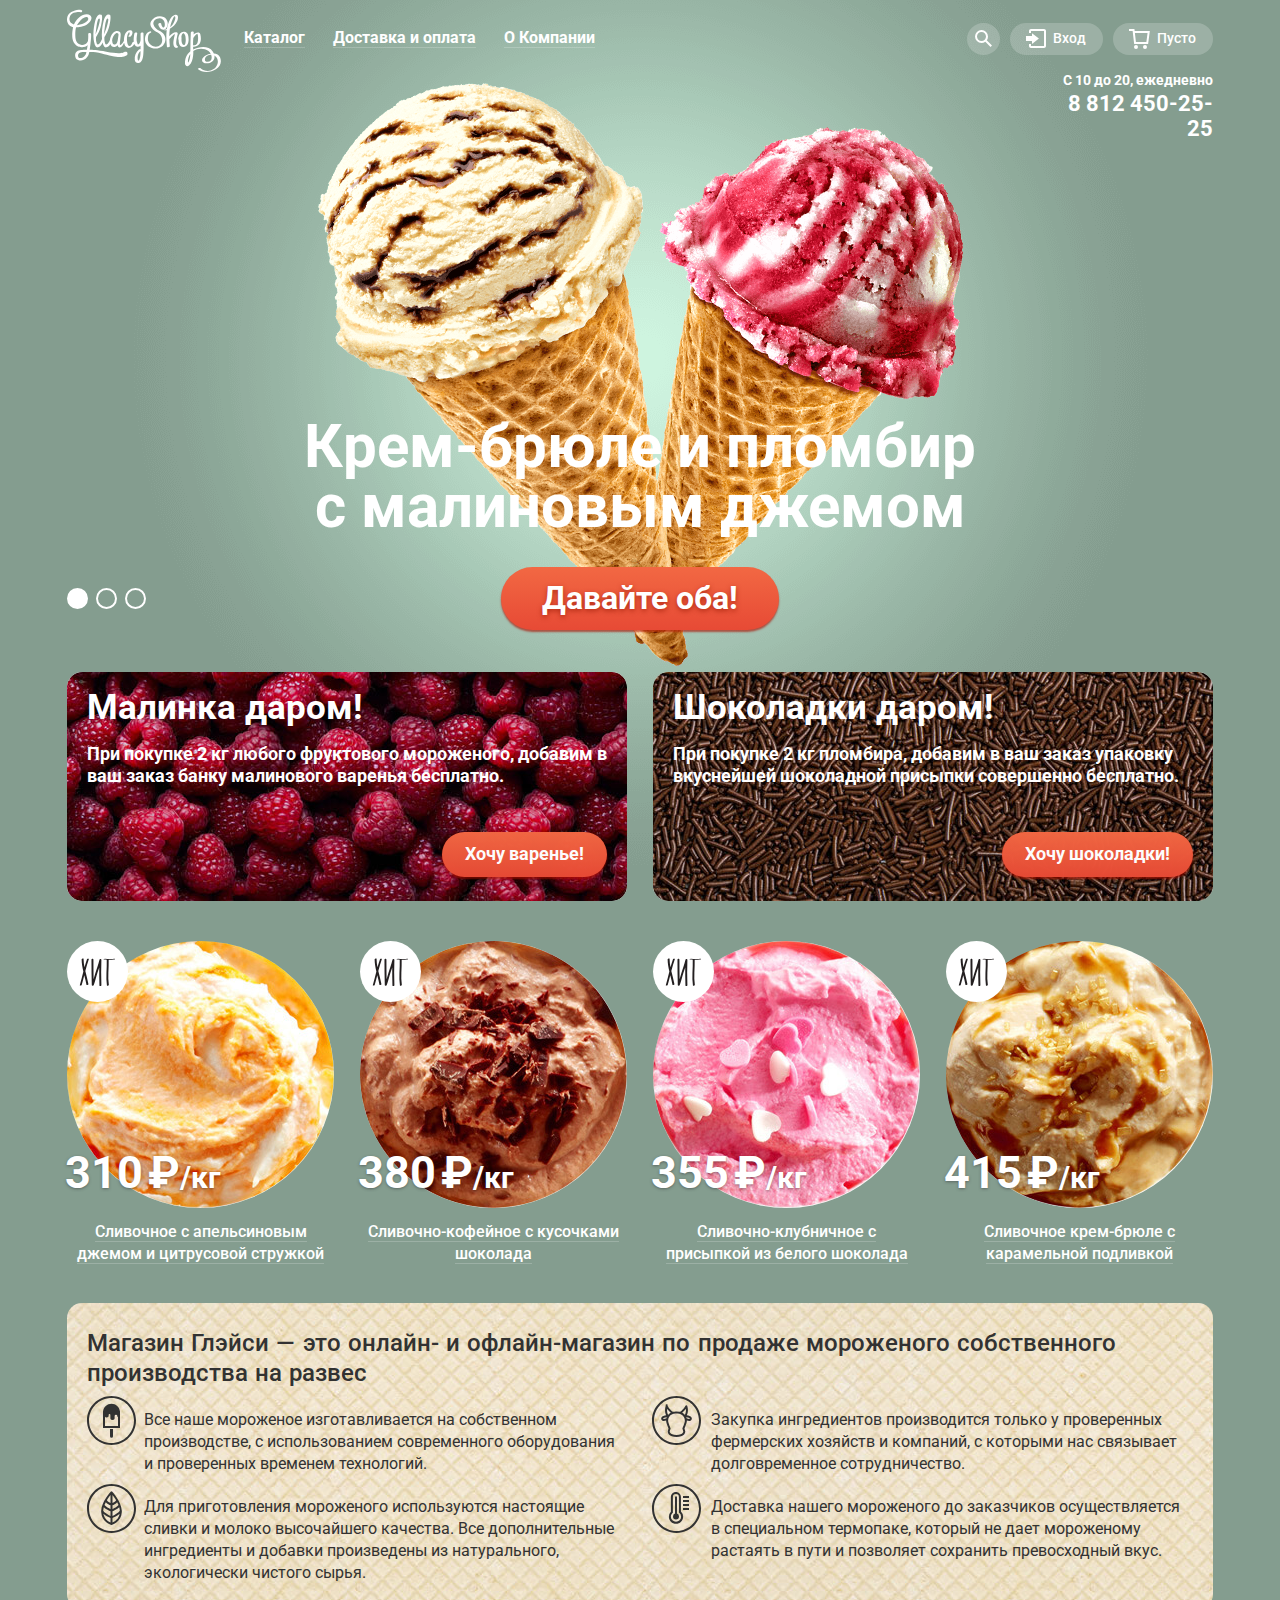
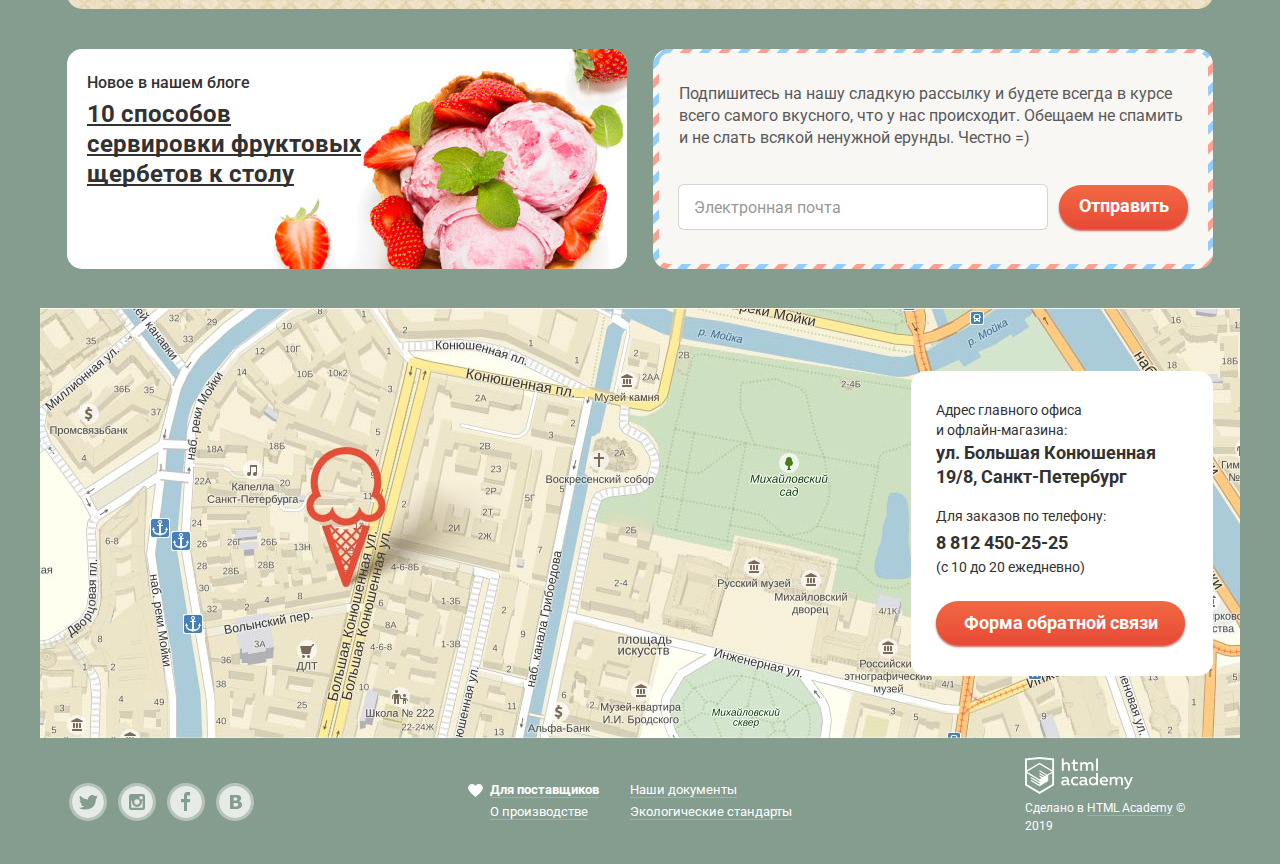
==== commit d037bccb: "Защита" ====
--- a/index.html
+++ b/index.html
@@ -157,7 +157,7 @@
             <p class="advantages-lead">Магазин Глэйси — это онлайн- и офлайн-магазин по продаже мороженого собственного производства на развес</p>
             <ul class="advantages-list">
               <li class="advantages-list-item advantages-icon-icecream">Все наше мороженое изготавливается на собственном производстве, с использованием современного оборудования и проверенных временем технологий.</li>
-              <li class="advantages-list-item advantages-icon-cow">Закупка ингредиентов  производится только у проверенных фермерских хозяйств и компаний, с которыми нас связывает долговременное сотрудничество.</li>
+              <li class="advantages-list-item advantages-icon-cow">Закупка ингредиентов производится только у проверенных фермерских хозяйств и компаний, с которыми нас связывает долговременное сотрудничество.</li>
               <li class="advantages-list-item advantages-icon-eco">Для приготовления мороженого используются настоящие сливки и молоко высочайшего качества. Все дополнительные ингредиенты и добавки произведены из натурального, экологически чистого сырья.</li>
               <li class="advantages-list-item advantages-icon-thermometer">Доставка нашего мороженого до заказчиков осуществляется в специальном термопаке, который не дает мороженому растаять в пути и позволяет сохранить превосходный вкус.</li>
             </ul>
@@ -194,7 +194,7 @@
                 <a class="map-contacts-tel" href="tel:+78124502525">8 812 450-25-25</a>
                 <p>(с 10 до 20 ежедневно)</p>
               </div>
-              <a class="map-feedback-button button" href="#">Форма обратной связи</a>
+              <a class="map-feedback-button button" href="form.html">Форма обратной связи</a>
             </section>
           </div>
         </section>
--- a/css/style.min.css
+++ b/css/style.min.css
@@ -1 +1 @@
-*,::before,::after{-webkit-box-sizing:inherit;box-sizing:inherit}html{-webkit-box-sizing:border-box;box-sizing:border-box}body{position:relative;font-size:16px;line-height:22px;font-family:"Roboto",Arial,sans-serif;color:#fff;background-color:#849d8f}.container{width:1200px;margin:0 auto;padding:0 27px}a{text-decoration:none}img{max-width:100%;height:auto}.visually-hidden:not(:focus):not(:active),input[type=checkbox].visually-hidden,input[type=radio].visually-hidden{position:absolute;width:1px;height:1px;margin:-1px;padding:0;overflow:hidden;white-space:nowrap;border:0;clip:rect(0 0 0 0);-webkit-clip-path:inset(100%);clip-path:inset(100%)}.button{display:inline-block;font:inherit;font-weight:700;vertical-align:bottom;text-align:center;color:#fff;background-color:#f26843;background-image:-webkit-gradient(linear,left bottom,left top,from(#e74a35),to(#f26843));background-image:linear-gradient(to top,#e74a35,#f26843);background-repeat:no-repeat;border:0;border-radius:50px;-webkit-box-shadow:0 2px 2px 0 rgba(172,16,0,.64);box-shadow:0 2px 2px 0 rgba(172,16,0,.64);cursor:pointer}.button:hover,.button:focus{background:-webkit-gradient(linear,left top,left bottom,from(#f58669),to(#ec6f5e));background:linear-gradient(to bottom,#f58669 0%,#ec6f5e 100%);-webkit-box-shadow:0 2px 2px #ac1000;box-shadow:0 2px 2px #ac1000}.button:active{background:-webkit-gradient(linear,left top,left bottom,from(#d84732),to(#e1613e));background:linear-gradient(to bottom,#d84732 0%,#e1613e 100%);-webkit-box-shadow:inset 0 2px 2px #ac1000;box-shadow:inset 0 2px 2px #ac1000}.main-navigation{display:-webkit-box;display:-ms-flexbox;display:flex;-ms-flex-wrap:wrap;flex-wrap:wrap}.site-navigation,.catalog-navigation,.user-navigation{display:-webkit-box;display:-ms-flexbox;display:flex;-ms-flex-wrap:wrap;flex-wrap:wrap;margin:0;padding:0;list-style:none}.logo-main-header{width:154px;height:64px;margin-right:9px;padding-top:9px}.site-navigation{width:550px;padding-top:23px}.user-navigation{-webkit-box-pack:end;-ms-flex-pack:end;justify-content:flex-end;width:420px;margin-left:auto;padding-top:23px}.main-navigation a{color:inherit}.site-navigation-item>a{display:block;margin-right:1px;padding:6px 13px 7px 14px;font-weight:700;font-size:16px;line-height:18px;background-color:transparent;border-radius:25px}.site-navigation-item-border{border-bottom:1px solid rgba(255,255,255,.2)}.site-navigation-item>a:hover,.site-navigation-item>a:focus{color:#323232;background-color:#f7f6f3}.site-navigation-item>a:active{color:#323232;background-color:#ededed;-webkit-box-shadow:inset 0 2px 1px 0 #696969;box-shadow:inset 0 2px 1px 0 #696969}a:hover .site-navigation-item-border,a:focus .site-navigation-item-border,a:active .site-navigation-item-border,.current-site-navigation-link .site-navigation-item-border{border-bottom:none}li .current-site-navigation-link,li .current-site-navigation-link:hover,li .current-site-navigation-link:focus,li .current-catalog-navigation-link{color:inherit;background-color:#d07058}li .current-site-navigation-link:active{color:#323232;background-color:#ededed;-webkit-box-shadow:inset 0 2px 1px 0 #696969;box-shadow:inset 0 2px 1px 0 #696969}.site-navigation-item{position:relative}.catalog-navigation{position:absolute;top:37px;left:-6px;z-index:10;display:none;width:143px;padding-top:5px;padding-bottom:4px;background-color:#f8f7f4;border-radius:5px;-webkit-box-shadow:0 20px 20px 0 rgba(0,0,0,.4);box-shadow:0 20px 20px 0 rgba(0,0,0,.4)}.site-navigation-item:hover .catalog-navigation{display:block}.catalog-navigation::before{content:"";position:absolute;top:38px;left:6px;width:128px;height:1px;background-color:rgba(0,0,0,.2)}.catalog-navigation a{display:block;margin-bottom:3px;padding:5px 0 7px 20px;font-size:14px;line-height:16px;color:#323232}.catalog-navigation-item:first-of-type a{margin-bottom:10px}.catalog-navigation .current-catalog-navigation-link{color:#fff}.catalog-navigation-item:first-of-type a{font-weight:700}.catalog-navigation a:not(.current-catalog-navigation-link):hover,.catalog-navigation a:not(.current-catalog-navigation-link):focus{background-color:#fbded7}.catalog-navigation a:not(.current-catalog-navigation-link):active{background-color:#f6b5a5}.user-navigation a{font-weight:500;font-size:14px;line-height:16px}.user-navigation-search,.user-navigation-login,.user-navigation-cart{background-color:rgba(255,255,255,.2)}.user-navigation-search:hover,.user-navigation-login:hover,.user-navigation-cart:not(.filled-cart):hover,.filled-cart{background-color:#f8f7f4}.user-navigation-search:hover a,.user-navigation-login:hover a,.user-navigation-cart:hover>a,.filled-cart>a{color:#323232}.user-navigation-login path{fill:#fff}.user-navigation-search:hover path,.user-navigation-cart:not(.filled-cart):hover path,.user-navigation-cart:not(.filled-cart):hover circle,.user-navigation-login:hover path{fill:#323232}.user-navigation-search{position:relative;-ms-flex-item-align:start;align-self:flex-start;width:33px;height:32px;margin-right:10px;text-align:left;border-radius:50%}.user-navigation-search>a{display:block;padding:7px 7px 31px 8px}.user-navigation-login{position:relative;-ms-flex-item-align:start;align-self:flex-start;max-width:200px;border-radius:30px}.user-navigation-login>a{display:block;padding:7px 17px 9px 43px}.user-navigation-cart{position:relative;-ms-flex-item-align:start;align-self:flex-start;max-width:145px;margin-left:10px;border-radius:30px}.user-navigation-cart>a{display:block;padding:7px 17px 9px 44px}.filled-cart{margin-right:1px;margin-left:8px}.filled-cart>a{padding:7px 16px 9px 44px}.user-navigation svg{position:absolute}.user-navigation-search:hover .hover-search,.user-navigation-cart:hover .wrapper-hover-filled-cart,.user-navigation-login:hover .wrapper-hover-login{display:block}.hover-search{position:absolute;right:0;bottom:-88px;z-index:10;display:none;width:341px;min-height:84px;padding:20px 15px;background-color:#f8f7f4;border-radius:5px;-webkit-box-shadow:0 20px 20px 0 rgba(0,0,0,.4);box-shadow:0 20px 20px 0 rgba(0,0,0,.4)}.hover-search input{width:311px;padding:10px 15px;font-weight:700;font-size:14px;line-height:24px;color:#323232;border:0;border-radius:5px;-webkit-box-shadow:0 0 0 2px rgba(178,178,178,.52);box-shadow:0 0 0 2px rgba(178,178,178,.52)}.hover-search input::-webkit-input-placeholder{font-weight:400;color:#999}.hover-search input:-ms-input-placeholder{font-weight:400;color:#999}.hover-search input::-ms-input-placeholder{font-weight:400;color:#999}.hover-search input::placeholder{font-weight:400;color:#999}.hover-search input:hover{-webkit-box-shadow:0 0 0 2px rgba(154,154,154,.52);box-shadow:0 0 0 2px rgba(154,154,154,.52)}.hover-search input:focus{-webkit-box-shadow:0 0 0 2px rgba(46,136,228,.52);box-shadow:0 0 0 2px rgba(46,136,228,.52)}.hover-login p{margin:0}.hover-login-form .hover-login-input{margin-bottom:20px}.hover-login-form .hover-login-input:nth-child(2){margin-bottom:20px}.wrapper-hover-login{position:absolute;right:0;bottom:-218px;z-index:10;display:none;width:277px;min-height:222px}.hover-login{position:absolute;right:0;bottom:0;z-index:10;width:277px;height:214px;padding:20px 17px 22px 19px;background-color:#f8f7f4;border-radius:5px;-webkit-box-shadow:0 20px 20px 0 rgba(0,0,0,.4);box-shadow:0 20px 20px 0 rgba(0,0,0,.4)}.user-navigation-login svg{top:6px;left:16px}.hover-login input{width:241px;height:44px;padding:10px 15px;font-weight:700;font-size:14px;line-height:24px;color:#323232;border:0;border-radius:5px;-webkit-box-shadow:0 0 0 2px rgba(178,178,178,.52);box-shadow:0 0 0 2px rgba(178,178,178,.52)}.hover-login input::-webkit-input-placeholder{font-weight:400;color:#999}.hover-login input:-ms-input-placeholder{font-weight:400;color:#999}.hover-login input::-ms-input-placeholder{font-weight:400;color:#999}.hover-login input::placeholder{font-weight:400;color:#999}.hover-login input:hover{-webkit-box-shadow:0 0 0 2px rgba(154,154,154,.52);box-shadow:0 0 0 2px rgba(154,154,154,.52)}.hover-login input:invalid{-webkit-box-shadow:0 0 0 2px red;box-shadow:0 0 0 2px red}.hover-login input:focus{-webkit-box-shadow:0 0 0 2px rgba(46,136,228,.52);box-shadow:0 0 0 2px rgba(46,136,228,.52)}.wrapper-login-links{display:-webkit-box;display:-ms-flexbox;display:flex;-webkit-box-pack:justify;-ms-flex-pack:justify;justify-content:space-between;-webkit-box-align:start;-ms-flex-align:start;align-items:flex-start}.hover-login-links{width:120px}.hover-login-links a{font-weight:400;font-size:13px;line-height:24px;color:#323232;border-bottom:1px solid rgba(50,50,50,.3)}.hover-login-links a:nth-child(1){position:relative;top:-2px}.hover-login-links a:nth-child(2){position:relative;top:-5px}.hover-login-links a:hover,.hover-login-links a:focus,.hover-login-links a:active{color:#e84d37;border-bottom-color:rgba(232,77,55,.3)}.hover-login-button{padding:11px 25px 9px;font-size:18px;line-height:24px;color:#fefefe;border-radius:20px;-webkit-box-shadow:0 1px 2px 0 #ac1000;box-shadow:0 1px 2px 0 #ac1000}.wrapper-hover-filled-cart{position:absolute;right:0;bottom:-246px;z-index:10;display:none;width:540px;height:250px}.hover-filled-cart{position:absolute;right:0;bottom:0;z-index:10;-webkit-box-sizing:border-box;box-sizing:border-box;width:540px;padding:20px 15px;color:#323232;background-color:#f8f7f4;border-radius:5px;-webkit-box-shadow:0 20px 20px 0 rgba(0,0,0,.4);box-shadow:0 20px 20px 0 rgba(0,0,0,.4)}.user-navigation-cart svg{top:6px;left:16px}.hover-filled-cart-table{width:510px;border-collapse:collapse}.hover-filled-cart-table a{color:#323232}.hover-filled-cart-table a,.hover-filled-cart-table td{font-weight:400;font-size:13px;line-height:16px;vertical-align:top}.cart-delete{padding-top:10px}.cart-delete-button{display:block;width:11px;height:11px;background:url(../img/icons/cross-small.svg) no-repeat;border:0;cursor:pointer}.cart-item-name{width:220px;padding-top:10px}.cart-item-image{padding:0;padding-bottom:16px;padding-left:3px}.cart-tbody-row:nth-child(2) .cart-item-image{padding-bottom:22px}.cart-price{padding:10px 10px 0;text-align:center}.cart-price-sum{padding-top:10px}.cart-price-per-weight{color:#999}.cart-item-name a:hover,.cart-item-name a:focus,.cart-item-name a:active{color:#e84d37}.cart-tfoot tr{text-align:right;border-top:1px solid #cacac7}.cart-tfoot td{position:relative;right:-3px;padding-top:14px;font-weight:700;font-size:15px;line-height:18px}.hover-filled-cart .hover-filled-cart-button{position:relative;right:-2px;display:block;margin-top:13px;margin-left:339px;padding:9px 15px 11px;font-size:18px;line-height:24px;color:#fefefe;border-radius:20px;-webkit-box-shadow:0 1px 2px 0 #ac1000;box-shadow:0 1px 2px 0 #ac1000}.header-contacts{width:170px;margin-top:8px;margin-left:auto;text-align:right}.header-contacts-hours{margin:0;margin-bottom:4px;font-weight:700;font-size:14px;line-height:16px}.header-contacts-tel{font-weight:700;font-size:22px;line-height:24px}.header-contacts-tel:hover,.header-contacts-tel:focus,.header-contacts-tel:active{color:#ffbc9e}.wrapper-h1-breadcrumbs{display:-webkit-box;display:-ms-flexbox;display:flex;-webkit-box-orient:vertical;-webkit-box-direction:normal;-ms-flex-direction:column;flex-direction:column;margin-top:-23px}.h1-cream{-webkit-box-ordinal-group:2;-ms-flex-order:1;order:1;margin:0;margin-bottom:26px;margin-left:-1px;padding:0;font-size:35px;line-height:41px}.breadcrumbs{display:-webkit-box;display:-ms-flexbox;display:flex;-ms-flex-wrap:wrap;flex-wrap:wrap;max-width:700px;margin:0;margin-bottom:2px;padding:0;list-style:none}.breadcrumbs-item:not(:last-child){margin-right:9px}.breadcrumbs a{font-size:14px;line-height:16px;color:inherit}.breadcrumbs a:not(.breadcrumbs-current):hover,.breadcrumbs a:not(.breadcrumbs-current):focus,.breadcrumbs a:not(.breadcrumbs-current):active{color:#ffbc9e;border-bottom-color:rgba(255,188,158,.2)}.breadcrumbs a:not(.breadcrumbs-current){border-bottom:1px solid rgba(255,255,255,.2)}.breadcrumbs li:not(:last-child)::after{content:" »";position:relative;left:3px}.wrapper-page-index{background-color:#849d8f;background-image:url(../img/slider/slider-icecream-1.png);background-repeat:no-repeat;background-position:top center;-webkit-transition:background-image .5s ease,background-color 1s ease;transition:background-image .5s ease,background-color 1s ease}.slider{position:relative;padding-top:275px;text-align:center;color:#fff}.slider-list{margin:0;padding:0;list-style:none}.slider-item{display:none}.slider-item p{width:675px;margin:0 auto;margin-bottom:30px;font-weight:700;font-size:60px;line-height:60px}.slider-lead-button{margin-bottom:42px;padding:9px 41px 10px;font-size:32px;line-height:44px;text-shadow:0 2px 5px rgba(160,32,11,.76)}.slider-controls{position:absolute;bottom:62px;left:0;z-index:9;font-size:0}.slider-controls label{display:inline-block;width:21px;height:21px;margin-right:8px;vertical-align:top;vertical-align:top;background-color:transparent;border:2px solid #fff;border-radius:50%;cursor:pointer}.slider-controls label:hover,.slider-controls label:focus{background-color:rgba(248,247,244,.4)}#product-1:checked~.wrapper-page-index{background-color:#849d8f;background-image:url(../img/slider/slider-icecream-1.png)}#product-2:checked~.wrapper-page-index{background-color:#8996a6;background-image:url(../img/slider/slider-icecream-2.png)}#product-3:checked~.wrapper-page-index{background-color:#9d8b84;background-image:url(../img/slider/slider-icecream-3.png)}#product-1:checked~.wrapper-page-index #slide1,#product-2:checked~.wrapper-page-index #slide2,#product-3:checked~.wrapper-page-index #slide3{display:block}#product-1:checked~.wrapper-page-index label[for=product-1],#product-2:checked~.wrapper-page-index label[for=product-2],#product-3:checked~.wrapper-page-index label[for=product-3]{background-color:#fff}.wrapper-page-index::before,.wrapper-page-index::after{content:"";visibility:hidden}.wrapper-page-index::before{background-image:url(../img/slider/slider-icecream-2.png)}.wrapper-page-index::after{background-image:url(../img/slider/slider-icecream-3.png)}.special-offer{display:-webkit-box;display:-ms-flexbox;display:flex;margin-bottom:40px}.special-offer-banner h3,.special-offer-banner p{margin:0}.special-offer-banner{position:relative;width:560px;padding:15px 20px 24px;border-radius:15px}.banner-raspberry{display:-webkit-box;display:-ms-flexbox;display:flex;-webkit-box-orient:vertical;-webkit-box-direction:normal;-ms-flex-direction:column;flex-direction:column;margin-right:auto;background:url(../img/bg-banner-raspberry.jpg) no-repeat top center;background-color:#aa0532;background-size:cover}.banner-chocolate{display:-webkit-box;display:-ms-flexbox;display:flex;-webkit-box-orient:vertical;-webkit-box-direction:normal;-ms-flex-direction:column;flex-direction:column;background:url(../img/bg-banner-choco.jpg) no-repeat top center;background-color:#512f19;background-size:cover}.special-offer-lead{font-weight:700;font-size:35px;line-height:41px}.special-offer-banner p{margin:15px 0 45px;font-weight:700;font-size:18px;line-height:22px}.special-offer-button{-ms-flex-item-align:end;align-self:flex-end;padding:10px 23px 11px;font-size:18px;line-height:24px;opacity:.99}.catalog-filter{width:880px;margin-bottom:41px}.catalog-filter-form{display:-webkit-box;display:-ms-flexbox;display:flex;-ms-flex-wrap:wrap;flex-wrap:wrap;-webkit-box-align:start;-ms-flex-align:start;align-items:flex-start}.catalog-filter fieldset{margin:0;margin-right:15px;padding:0;border:0}.catalog-filter legend{margin-bottom:7px;padding-left:15px;font-weight:500;font-size:14px;line-height:16px}.field-wrapper{background-color:rgba(255,255,255,.2);border-radius:20px}.field-sorting-options::-ms-expand{display:none}.field-sorting-options{width:193px;height:36px;margin-bottom:15px;padding-bottom:1px;padding-left:11px;font-weight:500;font-size:16px;line-height:18px;text-align:left;color:#fff;background-color:rgba(255,255,255,.2);border:0;border-radius:20px;-webkit-appearance:none;-moz-appearance:none;-ms-appearance:none;appearance:none}.field-sorting{position:relative}.field-sorting .field-sorting-title{padding-left:16px}.field-sorting-options-arrow{position:absolute;right:14px;bottom:28px;border-top:10px solid #fff;border-right:5.5px solid transparent;border-left:5.5px solid transparent;pointer-events:none}.field-sorting-options option{padding:0;color:#323232}.field-sorting-options:hover+.field-sorting-options-arrow,.field-sorting-options:focus+.field-sorting-options-arrow{border-top:10px solid #323232}.field-sorting-options:hover,.field-sorting-options:focus{color:#323232;background-color:#fff}.ramge-min,.range-max{margin:0;font-weight:500;font-size:14px;line-height:16px}.range-min input,.range-max input{width:26px;margin:0;margin-top:-1px;margin-bottom:-2px;margin-left:3px;font:inherit;color:inherit;background:0 0;border:0;cursor:pointer}.range-max input{margin-left:13px}.field-price-range legend{position:relative}.field-price-range legend::after{content:"";position:absolute;top:7px;left:114px;width:7px;height:2px;background:#fff}.range-controls{position:relative;width:219px;height:36px;padding-top:16px;padding-left:22px;background-color:rgba(255,255,255,.2);border-radius:20px}.range-controls .scale{width:176px;height:4px;background-color:rgba(248,247,244,.5)}.range-controls .bar{position:absolute;left:38px;width:107px;height:4px;background-color:#f8f7f4}.range-controls .range-toggle{position:absolute;top:8px;width:20px;height:20px;background-color:#ababab;border:8px solid #fff;border-radius:50%;cursor:pointer}.range-toggle-min{left:34.5px}.range-toggle-max{right:66.5px}.range-controls .range-toggle-min:hover,.range-controls .range-toggle-min:focus{top:7px;left:33.5px;width:22px;height:22px}.range-controls .range-toggle-max:hover,.range-controls .range-toggle-max:focus{top:7px;right:65.5px;width:22px;height:22px}.field-wrapper-fat{padding:6px 2.5px 7px 14px}label[for|=fat]{position:relative;margin-right:14px;padding-left:32px;cursor:pointer}.fat-radio{position:absolute;top:0;left:0;width:22px;height:22px;border:4px solid rgba(255,255,255,.8);border-radius:50%}label:hover .fat-radio,input[type=radio]:focus+.fat-radio{border:4px solid #fff}input[type=radio]:checked+.fat-radio::after{content:"";position:absolute;top:3px;left:3px;width:8px;height:8px;background-color:rgba(255,255,255,.8);border-radius:50%}label:hover input[type=radio]:checked:not(:disabled)+.fat-radio::after,input[type=radio]:focus+.fat-radio::after{background-color:#fff}input[type=radio]:focus+.fat-radio{outline:thin dotted}input[type=radio]:disabled+.fat-radio{border:4px solid rgba(255,255,255,.4)}input[type=radio]:disabled+.fat-radio::after{background-color:rgba(255,255,255,.4)}.field-wrapper-filler{padding:6.5px 20px 6.5px 15px}label[for|=filler]{position:relative;margin-right:17px;padding-left:32px;cursor:pointer}label[for|=filler]:not(:first-of-type):not(:nth-child(2)){padding-left:37px}label[for|=filler]:not(:first-of-type){margin-right:14px}label[for|=filler]:last-of-type{margin-right:0}.filler-checkbox{position:absolute;top:0;left:0;width:20px;height:20px;border:2px solid rgba(255,255,255,.8);border-radius:3px}label[for=filler-choco] .filler-checkbox{left:1px}label[for=filler-sugar] .filler-checkbox{left:0}label[for=filler-fruits] .filler-checkbox,label[for=filler-jam] .filler-checkbox{left:3px}label[for=filler-syrup] .filler-checkbox{left:5px}label:hover .filler-checkbox,input[type=checkbox]:focus+.filler-checkbox{border:2px solid #fff}input[type=checkbox]:checked+.filler-checkbox{border:0}input[type=checkbox]:checked+.filler-checkbox::after{content:"";position:absolute;width:24px;height:20px;background:url(../img/icons/checkbox-on.svg) no-repeat;opacity:.8}label:hover input[type=checkbox]:checked:not(:disabled)+.filler-checkbox::after,input[type=checkbox]:focus+.filler-checkbox::after{opacity:1}input[type=checkbox]:focus+.filler-checkbox{outline:thin dotted}input[type=checkbox]:disabled:not(:checked)+.filler-checkbox{border:2px solid rgba(255,255,255,.4)}input[type=checkbox]:disabled+.filler-checkbox::after{opacity:.4}.catalog-filter-button{position:relative;top:-1px;-ms-flex-item-align:end;align-self:flex-end;padding:6.5px 27px 7.5px 28px;font-weight:500;font-size:16px;line-height:18px;color:#fff;background-color:rgba(255,255,255,.2);border:0;border-radius:20px;-webkit-box-shadow:0 0 0 2px #fff;box-shadow:0 0 0 2px #fff}.catalog-filter-button:hover,.catalog-filter-button:focus{color:#323232;background-color:#fff}.catalog-filter-button:active{color:#323232;background-color:#ededed;border:0;-webkit-box-shadow:inset 0 2px 1px 0 #696969;box-shadow:inset 0 2px 1px 0 #696969}.catalog-cream{margin-bottom:42px}.catalog-list,.catalog-list h3,.catalog-list p{margin:0}.catalog-list{display:-webkit-box;display:-ms-flexbox;display:flex;-ms-flex-wrap:wrap;flex-wrap:wrap;-webkit-box-align:start;-ms-flex-align:start;align-items:flex-start;padding:0;list-style:none}.catalog-item{position:relative;display:-webkit-box;display:-ms-flexbox;display:flex;-webkit-box-orient:vertical;-webkit-box-direction:normal;-ms-flex-direction:column;flex-direction:column;width:267px;margin-right:26px;margin-bottom:39px}.catalog-popular .catalog-item{margin-bottom:38px}.catalog-item:nth-child(4n){margin-right:0}.catalog-item-image-circle{margin-bottom:7px}.catalog-item-image-circle img{border-radius:50%}.hit .catalog-item-image-circle::before{content:"";position:absolute;width:61px;height:61px;background:url(../img/icons/hit.svg) no-repeat}.catalog-item-name{-webkit-box-ordinal-group:2;-ms-flex-order:1;order:1;-ms-flex-item-align:center;align-self:center;width:258px;font-weight:500;font-size:16px;line-height:22px;text-align:center}.catalog-item-name a{color:inherit;border-bottom:1px solid rgba(255,255,255,.2)}.catalog-item-name:hover a,.catalog-item-name:focus a,.catalog-item-name:active a{color:#ffbc9e;border-bottom-color:rgba(255,188,158,.2)}.catalog-item-price{position:absolute;top:209px;left:-2px;font-weight:700;font-size:45px;line-height:45px;text-shadow:0 1px 3px rgba(49,50,53,.5)}.catalog-item-price-symbol{margin-left:5px}.catalog-item-weight{font-size:30px}.catalog-item-button{position:absolute;right:33px;bottom:-54px;display:none;padding:10px 17px 11px;font-size:18px;line-height:24px;color:#fefefe;border-radius:20px;-webkit-box-shadow:0 1px 2px 0 #ac1000;box-shadow:0 1px 2px 0 #ac1000}.catalog-item:hover{z-index:5}.catalog-item::before{content:"";position:absolute;top:-6px;left:-13px;z-index:-1;display:none;width:293px;height:calc(100% + 81px);background-color:#f8f7f4;border-radius:5px;-webkit-box-shadow:0 20px 20px 0 rgba(0,0,0,.4);box-shadow:0 20px 20px 0 rgba(0,0,0,.4);opacity:.2}.catalog-item:hover::before,.catalog-item:focus::before{display:block}.catalog-item:hover .catalog-item-button,.catalog-item:focus .catalog-item-button{display:inline-block}.advantages{margin-bottom:40px;padding:25px 22px 25px 20px;background-color:#f0e5d0;background-image:url(../img/bg-waffle-pattern.jpg);border-radius:15px}.advantages-lead,.advantages-list{margin:0;padding:0}.advantages-lead{font-weight:500;font-size:24px;line-height:30px;color:#323232}.advantages-list{position:relative;display:-webkit-box;display:-ms-flexbox;display:flex;-ms-flex-wrap:wrap;flex-wrap:wrap;-webkit-box-pack:justify;-ms-flex-pack:justify;justify-content:space-between;list-style:none}.advantages-list-item{width:480px;padding-top:21px}.advantages-list-item:nth-child(odd){margin-left:57px}.advantages-list-item{font-size:16px;line-height:22px;color:#323232}.advantages-list-item{position:relative}.advantages-icon-icecream::before{content:"";position:absolute;top:8px;left:-57px;width:49px;height:49px;background:url(../img/icons/ice-cream.svg) no-repeat}.advantages-icon-cow::before{content:"";position:absolute;top:8px;left:-59px;width:49px;height:49px;background:url(../img/icons/cow.svg) no-repeat}.advantages-icon-eco::before{content:"";position:absolute;top:9px;left:-57px;width:49px;height:49px;background:url(../img/icons/eco.svg) no-repeat}.advantages-icon-thermometer::before{content:"";position:absolute;top:9px;left:-59px;width:49px;height:49px;background:url(../img/icons/thermometer.svg) no-repeat}.wrapper-double-collumns{display:-webkit-box;display:-ms-flexbox;display:flex;-webkit-box-pack:justify;-ms-flex-pack:justify;justify-content:space-between;margin-bottom:39px}.news-blog{width:560px;padding:23px 20px;background:url(../img/bg-banner-strawberry.jpg) no-repeat;background-color:#fff;background-position:center top;background-size:cover;border-radius:15px}.news-blog-title{margin:0;margin-bottom:5px;font-weight:500;font-size:16px;line-height:22px;color:#323232}.news-blog-link{width:285px;margin:0}.news-blog-link a{position:relative;font-weight:700;font-size:24px;line-height:30px;color:#323232;border-bottom:2px solid #323232}.news-blog-link a:hover,.news-blog-link a:focus,.news-blog-link a:active{color:#e84d37;border-bottom-color:#e84d37}.subscribe-border{width:560px;min-height:220px;padding:4px 5px 5px 6px;background:url(../img/icons/bg-border-lines.svg) no-repeat;background-position:top center;background-size:cover;border-radius:15px}.subscribe{width:549px;padding:30px 20px 35px;background-color:#f8f7f4;border-radius:10px}.subscribe-offer{margin:0;font-size:16px;line-height:22px;color:#5a5a5a}.subscribe-form input{width:368px;height:44px;margin-top:36px;margin-right:8px;padding:10px 15px;font-weight:700;font-size:16px;line-height:24px;color:#323232;border:0;border-radius:5px;-webkit-box-shadow:0 0 0 1px rgba(178,178,178,.52);box-shadow:0 0 0 1px rgba(178,178,178,.52)}.subscribe-form input::-webkit-input-placeholder{font-weight:400;color:#999}.subscribe-form input:-ms-input-placeholder{font-weight:400;color:#999}.subscribe-form input::-ms-input-placeholder{font-weight:400;color:#999}.subscribe-form input::placeholder{font-weight:400;color:#999}.subscribe-form input:hover{-webkit-box-shadow:0 0 0 2px rgba(154,154,154,.52);box-shadow:0 0 0 2px rgba(154,154,154,.52)}.subscribe-form input:invalid{-webkit-box-shadow:0 0 0 2px red;box-shadow:0 0 0 2px red}.subscribe-form input:focus{-webkit-box-shadow:0 0 0 2px rgba(46,136,228,.52);box-shadow:0 0 0 2px rgba(46,136,228,.52)}.subscribe-button{width:129px;padding:9px 19px 11px;font-size:18px;line-height:24px;color:#fefefe}@-webkit-keyframes bounce{0%{-webkit-transform:translateY(-100%);transform:translateY(-100%)}70%{-webkit-transform:translateY(30px);transform:translateY(30px)}90%{-webkit-transform:translateY(-10px);transform:translateY(-10px)}to{-webkit-transform:translateY(0);transform:translateY(0)}}@keyframes bounce{0%{-webkit-transform:translateY(-100%);transform:translateY(-100%)}70%{-webkit-transform:translateY(30px);transform:translateY(30px)}90%{-webkit-transform:translateY(-10px);transform:translateY(-10px)}to{-webkit-transform:translateY(0);transform:translateY(0)}}@-webkit-keyframes shake{0%,to{-webkit-transform:translateX(0);transform:translateX(0)}10%,30%,50%,70%,90%{-webkit-transform:translateX(-10px);transform:translateX(-10px)}20%,40%,60%,80%{-webkit-transform:translateX(10px);transform:translateX(10px)}}@keyframes shake{0%,to{-webkit-transform:translateX(0);transform:translateX(0)}10%,30%,50%,70%,90%{-webkit-transform:translateX(-10px);transform:translateX(-10px)}20%,40%,60%,80%{-webkit-transform:translateX(10px);transform:translateX(10px)}}.modal-feedback{position:fixed;top:337px;left:50%;z-index:100;display:none;width:478px;margin-left:-239px;padding:16px 24px 27px 25px;background-color:#f8f7f4;border-radius:10px}.modal-feedback-overlay{position:absolute;top:0;z-index:99;width:100%;height:100%;background-color:rgba(0,0,0,.3)}.popup-show{display:block;-webkit-animation:bounce .6s;animation:bounce .6s}.popup-error{-webkit-animation:shake .6s;animation:shake .6s}.modal-feedback-lead{margin:0;margin-bottom:20px;font-weight:500;font-size:24px;line-height:28px;color:#323232}.modal-feedback-close{position:absolute;top:16px;right:16px;width:18px;height:17px;background:url(../img/icons/cross-big.svg) no-repeat;border:0;cursor:pointer}.modal-feedback-name,.modal-feedback-email{margin:0}.modal-feedback-form input,.modal-feedback-form textarea{width:267px;margin-bottom:20px;font-weight:700;font-size:16px;line-height:24px;color:#323232;border:0;border-radius:5px;-webkit-box-shadow:0 0 0 1px rgba(178,178,178,.52);box-shadow:0 0 0 1px rgba(178,178,178,.52)}.modal-feedback-form input{height:44px;padding:10px 15px}.modal-feedback-form textarea{width:428px;min-height:155px;margin-bottom:23px;padding:8px 15px 10px 15px;resize:vertical}.modal-feedback-form input::-webkit-input-placeholder,.modal-feedback-form textarea::-webkit-input-placeholder{font-weight:400;color:#999}.modal-feedback-form input:-ms-input-placeholder,.modal-feedback-form textarea:-ms-input-placeholder{font-weight:400;color:#999}.modal-feedback-form input::-ms-input-placeholder,.modal-feedback-form textarea::-ms-input-placeholder{font-weight:400;color:#999}.modal-feedback-form input::placeholder,.modal-feedback-form textarea::placeholder{font-weight:400;color:#999}.modal-feedback-form input:hover,.modal-feedback-form textarea:hover{-webkit-box-shadow:0 0 0 2px rgba(154,154,154,.52);box-shadow:0 0 0 2px rgba(154,154,154,.52)}.modal-feedback-form input:invalid{-webkit-box-shadow:0 0 0 2px red;box-shadow:0 0 0 2px red}.modal-feedback-form input:focus,.modal-feedback-form textarea:focus{-webkit-box-shadow:0 0 0 2px rgba(46,136,228,.52);box-shadow:0 0 0 2px rgba(46,136,228,.52)}.modal-feedback-button{display:block;margin-left:auto;padding:10px 23px;font-size:18px;line-height:24px;color:#fefefe}.map{position:relative;min-height:430px;margin:0 auto;padding-top:63px;padding-right:27px;padding-bottom:62px}.map iframe{position:absolute;top:0;z-index:2;width:100%;height:100%;background-image:url(../img/map-with-pin-and-shadow.jpg);background-repeat:no-repeat;background-position:center;background-size:inherit;border:0}.map-info{position:relative;z-index:3;width:302px;margin-left:auto;padding:29px 25px 31px;color:#323232;background-color:#fff;border-radius:15px}.map-addres{margin-bottom:17px}.map-addres p,.map-contacts p{margin:0;font-size:14px;line-height:20px}.map-addres p{width:150px}.map-contacts{width:175px;margin-bottom:23px}.map-addres-lead{margin-top:1px;font-style:normal;font-weight:700;font-size:18px;line-height:24px}.map-contacts p:first-of-type{margin-bottom:6px}.map-contacts p:last-of-type{margin-top:2px;line-height:22px}.map-contacts-tel{display:block;font-weight:700;font-size:18px;line-height:22px;color:#323232}.map-contacts-tel:hover,.map-contacts-tel:focus,.map-contacts-tel:active{color:#e84d37}.map-feedback-button{padding:10px 27px 10px 28px;font-size:18px;line-height:24px;color:#fefefe}.pagination-list{display:-webkit-box;display:-ms-flexbox;display:flex;-webkit-box-pack:end;-ms-flex-pack:end;justify-content:flex-end;margin:0 -9px 30px auto;padding:0;list-style:none;font-weight:500;font-size:16px;line-height:18px}.pagination-list a{color:inherit}.pagination-list a:active{color:#000}.current-pagination a{color:#000;background-color:#fff}.pagination-list-item a{display:-webkit-box;display:-ms-flexbox;display:flex;-webkit-box-pack:center;-ms-flex-pack:center;justify-content:center;-webkit-box-align:center;-ms-flex-align:center;align-items:center;width:27px;height:26px;margin-right:2px;border-radius:50%}.pagination-list-item:first-child a{margin-right:5px}.pagination-list-item:last-child a{margin-right:0;margin-left:4px}.pagination-list-item a[href]:hover,.pagination-list-item a[href]:focus{background-color:rgba(255,255,255,.2)}.pagination-list-item a[href]:active{background-color:#fff}.pagination-arrow:first-child svg{-webkit-transform:rotate(180deg);transform:rotate(180deg)}.pagination-link[href] path{fill:#fff}.pagination-link[href]:active path{fill:#000}.ie11-flexbug-min-height-fix{display:-webkit-box;display:-ms-flexbox;display:flex}.main-footer{position:relative;display:-webkit-box;display:-ms-flexbox;display:flex;-webkit-box-align:end;-ms-flex-align:end;align-items:flex-end;min-height:103px;margin-top:5px}.main-footer::after{content:"";position:absolute;top:-6px;left:27px;width:1146px;height:1px;background-color:rgba(255,255,255,.3)}.main-footer-social-list,.main-footer-documentation-list{display:-webkit-box;display:-ms-flexbox;display:flex;-ms-flex-wrap:wrap;flex-wrap:wrap;margin:0;padding:0;list-style:none}.main-footer-social{-ms-flex-item-align:center;align-self:center;width:293px;padding-top:34px;padding-bottom:24px;padding-left:5px}.main-footer-social-list-item{margin-right:17px;margin-bottom:8px}.main-footer-social-list-item a{opacity:.8}.main-footer-social-list-item a:hover,.main-footer-social-list-item a:focus,.main-footer-social-list-item a:active{opacity:1}.main-footer-social-list-item a:active path{fill:#e9e9e9}.main-footer-social-list-item a::before{content:"";position:absolute;width:32px;height:32px;border-radius:50%;-webkit-box-shadow:0 0 0 3px rgba(255,255,255,.5);box-shadow:0 0 0 3px rgba(255,255,255,.5)}.main-footer-social-list-item a:hover::before,.main-footer-social-list-item a:focus::before{-webkit-box-shadow:0 0 0 3px rgba(255,255,255,.7);box-shadow:0 0 0 3px rgba(255,255,255,.7)}.main-fooater-social-list-item a:active::before{-webkit-box-shadow:0 0 0 3px rgba(255,255,255,.7);box-shadow:0 0 0 3px rgba(255,255,255,.7)}.main-footer-documentation{display:-webkit-box;display:-ms-flexbox;display:flex;-ms-flex-item-align:center;align-self:center;width:550px;margin-left:105px;padding-top:22px;padding-bottom:30px}.main-footer-documentation-list{-webkit-box-orient:vertical;-webkit-box-direction:normal;-ms-flex-direction:column;flex-direction:column}.main-footer-documentation-list{margin-right:31px}.main-footer-documentation a{font-size:13px;line-height:16px;color:inherit;border-bottom:1px solid rgba(255,255,255,.2)}.production-list{padding-left:25px}.documentation-for-suppliers a{font-weight:700}.main-footer-documentation a:hover,.main-footer-documentation a:focus,.main-footer-documentation a:active{color:#ffbc9e;border-bottom-color:rgba(255,188,158,.2)}.documentation-for-suppliers{position:relative}.svg-heart{position:absolute;top:6px;left:-22px;width:15px;height:13px}a:hover+.svg-heart path,a:focus+.svg-heart path,a:active+.svg-heart path{fill:#ffbc9e}.main-footer-copyright{position:relative;right:-2px;-ms-flex-item-align:center;align-self:center;width:190px;margin:0;margin-top:56px;margin-bottom:29px;margin-left:auto;font-size:12px;line-height:18px;color:#fefefe}.main-footer-copyright a{color:#fefefe;border-bottom:1px solid rgba(255,255,255,.2)}.main-footer-copyright a:hover,.main-footer-copyright a:focus,.main-footer-copyright a:active{color:#ffbc9e;border-bottom-color:rgba(255,188,158,.2)}.main-footer-copyright a::after{content:"";position:absolute;top:-43px;left:0;width:108px;height:39px;background:url(../img/icons/logo-htmlacademy.svg) no-repeat}
+*,::before,::after{-webkit-box-sizing:inherit;box-sizing:inherit}html{-webkit-box-sizing:border-box;box-sizing:border-box}body{position:relative;font-size:16px;line-height:22px;font-family:"Roboto",Arial,sans-serif;color:#fff;background-color:#849d8f}.container{width:1200px;margin:0 auto;padding:0 27px}a{text-decoration:none}img{max-width:100%;height:auto}.visually-hidden:not(:focus):not(:active),input[type=checkbox].visually-hidden,input[type=radio].visually-hidden{position:absolute;width:1px;height:1px;margin:-1px;padding:0;overflow:hidden;white-space:nowrap;border:0;clip:rect(0 0 0 0);-webkit-clip-path:inset(100%);clip-path:inset(100%)}.button{display:inline-block;font:inherit;font-weight:700;vertical-align:bottom;text-align:center;color:#fff;background-color:#f26843;background-image:-webkit-gradient(linear,left bottom,left top,from(#e74a35),to(#f26843));background-image:linear-gradient(to top,#e74a35,#f26843);background-repeat:no-repeat;border:0;border-radius:50px;-webkit-box-shadow:0 2px 2px 0 rgba(172,16,0,.64);box-shadow:0 2px 2px 0 rgba(172,16,0,.64);cursor:pointer}.button:hover,.button:focus{background:-webkit-gradient(linear,left top,left bottom,from(#f58669),to(#ec6f5e));background:linear-gradient(to bottom,#f58669 0%,#ec6f5e 100%);-webkit-box-shadow:0 2px 2px #ac1000;box-shadow:0 2px 2px #ac1000}.button:active{background:-webkit-gradient(linear,left top,left bottom,from(#d84732),to(#e1613e));background:linear-gradient(to bottom,#d84732 0%,#e1613e 100%);-webkit-box-shadow:inset 0 2px 2px #ac1000;box-shadow:inset 0 2px 2px #ac1000}.main-navigation{display:-webkit-box;display:-ms-flexbox;display:flex;-ms-flex-wrap:wrap;flex-wrap:wrap}.site-navigation,.catalog-navigation,.user-navigation{display:-webkit-box;display:-ms-flexbox;display:flex;-ms-flex-wrap:wrap;flex-wrap:wrap;margin:0;padding:0;list-style:none}.logo-main-header{width:154px;height:64px;margin-right:9px;padding-top:9px}.site-navigation{width:550px;padding-top:23px}.user-navigation{-webkit-box-pack:end;-ms-flex-pack:end;justify-content:flex-end;width:420px;margin-left:auto;padding-top:23px}.main-navigation a{color:inherit}.site-navigation-item>a{display:block;margin-right:1px;padding:6px 13px 7px 14px;font-weight:700;font-size:16px;line-height:18px;background-color:transparent;border-radius:25px}.site-navigation-item-border{border-bottom:1px solid rgba(255,255,255,.2)}.site-navigation-item>a:hover,.site-navigation-item>a:focus{color:#323232;background-color:#f7f6f3}.site-navigation-item>a:active{color:#323232;background-color:#ededed;-webkit-box-shadow:inset 0 2px 1px 0 #696969;box-shadow:inset 0 2px 1px 0 #696969}a:hover .site-navigation-item-border,a:focus .site-navigation-item-border,a:active .site-navigation-item-border,.current-site-navigation-link .site-navigation-item-border{border-bottom:none}li .current-site-navigation-link,li .current-site-navigation-link:hover,li .current-site-navigation-link:focus,li .current-catalog-navigation-link{color:inherit;background-color:#d07058}li .current-site-navigation-link:active{color:#323232;background-color:#ededed;-webkit-box-shadow:inset 0 2px 1px 0 #696969;box-shadow:inset 0 2px 1px 0 #696969}.site-navigation-item{position:relative}.catalog-navigation{position:absolute;top:37px;left:-6px;z-index:10;display:none;width:143px;padding-top:5px;padding-bottom:4px;background-color:#f8f7f4;border-radius:5px;-webkit-box-shadow:0 20px 20px 0 rgba(0,0,0,.4);box-shadow:0 20px 20px 0 rgba(0,0,0,.4)}.site-navigation-item:hover .catalog-navigation{display:block}.catalog-navigation::before{content:"";position:absolute;top:38px;left:6px;width:128px;height:1px;background-color:rgba(0,0,0,.2)}.catalog-navigation a{display:block;margin-bottom:3px;padding:5px 0 7px 20px;font-size:14px;line-height:16px;color:#323232}.catalog-navigation-item:first-of-type a{margin-bottom:10px}.catalog-navigation .current-catalog-navigation-link{color:#fff}.catalog-navigation-item:first-of-type a{font-weight:700}.catalog-navigation a:not(.current-catalog-navigation-link):hover,.catalog-navigation a:not(.current-catalog-navigation-link):focus{background-color:#fbded7}.catalog-navigation a:not(.current-catalog-navigation-link):active{background-color:#f6b5a5}.user-navigation a{font-weight:500;font-size:14px;line-height:16px}.user-navigation-search,.user-navigation-login,.user-navigation-cart{background-color:rgba(255,255,255,.2)}.user-navigation-search:hover,.user-navigation-login:hover,.user-navigation-cart:not(.filled-cart):hover,.filled-cart{background-color:#f8f7f4}.user-navigation-search:hover a,.user-navigation-login:hover a,.user-navigation-cart:hover>a,.filled-cart>a{color:#323232}.user-navigation-login path{fill:#fff}.user-navigation-search:hover path,.user-navigation-cart:not(.filled-cart):hover path,.user-navigation-cart:not(.filled-cart):hover circle,.user-navigation-login:hover path{fill:#323232}.user-navigation-search{position:relative;-ms-flex-item-align:start;align-self:flex-start;width:33px;height:32px;margin-right:10px;text-align:left;border-radius:50%}.user-navigation-search>a{display:block;padding:7px 7px 31px 8px}.user-navigation-login{position:relative;-ms-flex-item-align:start;align-self:flex-start;max-width:200px;border-radius:30px}.user-navigation-login>a{display:block;padding:7px 17px 9px 43px}.user-navigation-cart{position:relative;-ms-flex-item-align:start;align-self:flex-start;max-width:145px;margin-left:10px;border-radius:30px}.user-navigation-cart>a{display:block;padding:7px 17px 9px 44px}.filled-cart{margin-right:1px;margin-left:8px}.filled-cart>a{padding:7px 16px 9px 44px}.user-navigation svg{position:absolute}.user-navigation-search:hover .hover-search,.user-navigation-cart:hover .wrapper-hover-filled-cart,.user-navigation-login:hover .wrapper-hover-login{display:block}.hover-search{position:absolute;right:0;bottom:-88px;z-index:10;display:none;width:341px;min-height:84px;padding:20px 15px;background-color:#f8f7f4;border-radius:5px;-webkit-box-shadow:0 20px 20px 0 rgba(0,0,0,.4);box-shadow:0 20px 20px 0 rgba(0,0,0,.4)}.hover-search input{width:311px;height:44px;padding:10px 15px;font-weight:700;font-size:14px;line-height:24px;color:#323232;border:0;border-radius:5px;outline:0;-webkit-box-shadow:0 0 0 2px rgba(178,178,178,.52);box-shadow:0 0 0 2px rgba(178,178,178,.52)}.hover-search input::-webkit-input-placeholder{font-weight:400;color:#999;opacity:1}.hover-search input:-ms-input-placeholder{font-weight:400;color:#999;opacity:1}.hover-search input::-ms-input-placeholder{font-weight:400;color:#999;opacity:1}.hover-search input::placeholder{font-weight:400;color:#999;opacity:1}.hover-search input:hover{-webkit-box-shadow:0 0 0 2px rgba(154,154,154,.52);box-shadow:0 0 0 2px rgba(154,154,154,.52)}.hover-search input:focus{-webkit-box-shadow:0 0 0 2px rgba(46,136,228,.52);box-shadow:0 0 0 2px rgba(46,136,228,.52)}.hover-login p{margin:0}.hover-login-form .hover-login-input{margin-bottom:20px}.hover-login-form .hover-login-input:nth-child(2){margin-bottom:20px}.wrapper-hover-login{position:absolute;right:0;bottom:-218px;z-index:10;display:none;width:277px;min-height:222px}.hover-login{position:absolute;right:0;bottom:0;z-index:10;width:277px;height:214px;padding:20px 17px 22px 19px;background-color:#f8f7f4;border-radius:5px;-webkit-box-shadow:0 20px 20px 0 rgba(0,0,0,.4);box-shadow:0 20px 20px 0 rgba(0,0,0,.4)}.user-navigation-login svg{top:6px;left:16px}.hover-login input{width:241px;height:44px;padding:10px 15px;font-weight:700;font-size:14px;line-height:24px;color:#323232;border:0;border-radius:5px;outline:0;-webkit-box-shadow:0 0 0 2px rgba(178,178,178,.52);box-shadow:0 0 0 2px rgba(178,178,178,.52)}.hover-login input::-webkit-input-placeholder{font-weight:400;color:#999;opacity:1}.hover-login input:-ms-input-placeholder{font-weight:400;color:#999;opacity:1}.hover-login input::-ms-input-placeholder{font-weight:400;color:#999;opacity:1}.hover-login input::placeholder{font-weight:400;color:#999;opacity:1}.hover-login input:hover{-webkit-box-shadow:0 0 0 2px rgba(154,154,154,.52);box-shadow:0 0 0 2px rgba(154,154,154,.52)}.hover-login input:invalid{-webkit-box-shadow:0 0 0 2px red;box-shadow:0 0 0 2px red}.hover-login input:focus{-webkit-box-shadow:0 0 0 2px rgba(46,136,228,.52);box-shadow:0 0 0 2px rgba(46,136,228,.52)}.wrapper-login-links{display:-webkit-box;display:-ms-flexbox;display:flex;-webkit-box-pack:justify;-ms-flex-pack:justify;justify-content:space-between;-webkit-box-align:start;-ms-flex-align:start;align-items:flex-start}.hover-login-links{width:120px}.hover-login-links a{font-weight:400;font-size:13px;line-height:24px;color:#323232;border-bottom:1px solid rgba(50,50,50,.3)}.hover-login-links a:nth-child(1){position:relative;top:-2px}.hover-login-links a:nth-child(2){position:relative;top:-5px}.hover-login-links a:hover,.hover-login-links a:focus,.hover-login-links a:active{color:#e84d37;border-bottom-color:rgba(232,77,55,.3)}.hover-login-button{padding:11px 25px 9px;font-size:18px;line-height:24px;color:#fefefe;border-radius:20px;-webkit-box-shadow:0 1px 2px 0 #ac1000;box-shadow:0 1px 2px 0 #ac1000}.wrapper-hover-filled-cart{position:absolute;right:0;bottom:-246px;z-index:10;display:none;width:540px;min-height:250px}.hover-filled-cart{position:absolute;right:0;bottom:0;z-index:10;-webkit-box-sizing:border-box;box-sizing:border-box;width:540px;padding:20px 15px;color:#323232;background-color:#f8f7f4;border-radius:5px;-webkit-box-shadow:0 20px 20px 0 rgba(0,0,0,.4);box-shadow:0 20px 20px 0 rgba(0,0,0,.4)}.user-navigation-cart svg{top:6px;left:16px}.hover-filled-cart-table{width:510px;border-collapse:collapse}.hover-filled-cart-table a{color:#323232}.hover-filled-cart-table a,.hover-filled-cart-table td{font-weight:400;font-size:13px;line-height:16px;vertical-align:top}.cart-delete{padding-top:10px}.cart-delete-button{display:block;width:11px;height:11px;background:url(../img/icons/cross-small.svg) no-repeat;border:0;cursor:pointer}.cart-item-name{width:220px;padding-top:10px}.cart-item-image{padding:0;padding-bottom:16px;padding-left:3px}.cart-tbody-row:nth-child(2) .cart-item-image{padding-bottom:22px}.cart-price{padding:10px 10px 0;text-align:center}.cart-price-sum{padding-top:10px}.cart-price-per-weight{color:#999}.cart-item-name a:hover,.cart-item-name a:focus,.cart-item-name a:active{color:#e84d37}.cart-tfoot tr{text-align:right;border-top:1px solid #cacac7}.cart-tfoot td{position:relative;right:-3px;padding-top:14px;font-weight:700;font-size:15px;line-height:18px}.hover-filled-cart .hover-filled-cart-button{position:relative;right:-2px;display:block;margin-top:13px;margin-left:339px;padding:9px 15px 11px;font-size:18px;line-height:24px;color:#fefefe;border-radius:20px;-webkit-box-shadow:0 1px 2px 0 #ac1000;box-shadow:0 1px 2px 0 #ac1000}.header-contacts{width:170px;margin-top:8px;margin-left:auto;text-align:right}.header-contacts-hours{margin:0;margin-bottom:4px;font-weight:700;font-size:14px;line-height:16px}.header-contacts-tel{font-weight:700;font-size:22px;line-height:24px}.header-contacts-tel:hover,.header-contacts-tel:focus,.header-contacts-tel:active{color:#ffbc9e}.wrapper-h1-breadcrumbs{display:-webkit-box;display:-ms-flexbox;display:flex;-webkit-box-orient:vertical;-webkit-box-direction:normal;-ms-flex-direction:column;flex-direction:column;margin-top:-23px}.h1-cream{-webkit-box-ordinal-group:2;-ms-flex-order:1;order:1;margin:0;margin-bottom:26px;margin-left:-1px;padding:0;font-size:35px;line-height:41px}.breadcrumbs{display:-webkit-box;display:-ms-flexbox;display:flex;-ms-flex-wrap:wrap;flex-wrap:wrap;max-width:700px;margin:0;margin-bottom:2px;padding:0;list-style:none}.breadcrumbs-item:not(:last-child){margin-right:9px}.breadcrumbs a{font-size:14px;line-height:16px;color:inherit}.breadcrumbs a:not(.breadcrumbs-current):hover,.breadcrumbs a:not(.breadcrumbs-current):focus,.breadcrumbs a:not(.breadcrumbs-current):active{color:#ffbc9e;border-bottom-color:rgba(255,188,158,.2)}.breadcrumbs a:not(.breadcrumbs-current){border-bottom:1px solid rgba(255,255,255,.2)}.breadcrumbs li:not(:last-child)::after{content:" »";position:relative;left:3px}.wrapper-page-index{background-color:#849d8f;background-image:url(../img/slider/slider-icecream-1.png);background-repeat:no-repeat;background-position:top center;-webkit-transition:background-image .5s ease,background-color 1s ease;transition:background-image .5s ease,background-color 1s ease}.slider{position:relative;padding-top:275px;text-align:center;color:#fff}.slider-list{margin:0;padding:0;list-style:none}.slider-item{display:none}.slider-item p{width:675px;margin:0 auto;margin-bottom:30px;font-weight:700;font-size:60px;line-height:60px}.slider-lead-button{margin-bottom:42px;padding:9px 41px 10px;font-size:32px;line-height:44px;text-shadow:0 2px 5px rgba(160,32,11,.76)}.slider-controls{position:absolute;bottom:62px;left:0;z-index:9;font-size:0}.slider-controls label{display:inline-block;width:21px;height:21px;margin-right:8px;vertical-align:top;background-color:transparent;border:2px solid #fff;border-radius:50%;cursor:pointer}.slider-controls label:hover,.slider-controls label:focus{background-color:rgba(248,247,244,.4)}#product-1:checked~.wrapper-page-index{background-color:#849d8f;background-image:url(../img/slider/slider-icecream-1.png)}#product-2:checked~.wrapper-page-index{background-color:#8996a6;background-image:url(../img/slider/slider-icecream-2.png)}#product-3:checked~.wrapper-page-index{background-color:#9d8b84;background-image:url(../img/slider/slider-icecream-3.png)}#product-1:checked~.wrapper-page-index #slide1,#product-2:checked~.wrapper-page-index #slide2,#product-3:checked~.wrapper-page-index #slide3{display:block}#product-1:checked~.wrapper-page-index label[for=product-1],#product-2:checked~.wrapper-page-index label[for=product-2],#product-3:checked~.wrapper-page-index label[for=product-3]{background-color:#fff}.wrapper-page-index::before,.wrapper-page-index::after{content:"";visibility:hidden}.wrapper-page-index::before{background-image:url(../img/slider/slider-icecream-2.png)}.wrapper-page-index::after{background-image:url(../img/slider/slider-icecream-3.png)}.special-offer{display:-webkit-box;display:-ms-flexbox;display:flex;margin-bottom:40px}.special-offer-banner h3,.special-offer-banner p{margin:0}.special-offer-banner{position:relative;width:560px;padding:15px 20px 24px;border-radius:15px}.banner-raspberry{display:-webkit-box;display:-ms-flexbox;display:flex;-webkit-box-orient:vertical;-webkit-box-direction:normal;-ms-flex-direction:column;flex-direction:column;margin-right:auto;background:url(../img/bg-banner-raspberry.jpg) no-repeat top center;background-color:#aa0532;background-size:cover}.banner-chocolate{display:-webkit-box;display:-ms-flexbox;display:flex;-webkit-box-orient:vertical;-webkit-box-direction:normal;-ms-flex-direction:column;flex-direction:column;background:url(../img/bg-banner-choco.jpg) no-repeat top center;background-color:#512f19;background-size:cover}.special-offer-lead{font-weight:700;font-size:35px;line-height:41px}.special-offer-banner p{margin:15px 0 45px;font-weight:700;font-size:18px;line-height:22px}.special-offer-button{-ms-flex-item-align:end;align-self:flex-end;padding:10px 23px 11px;font-size:18px;line-height:24px;opacity:.99}.catalog-filter{width:880px;margin-bottom:41px}.catalog-filter-form{display:-webkit-box;display:-ms-flexbox;display:flex;-ms-flex-wrap:wrap;flex-wrap:wrap;-webkit-box-align:start;-ms-flex-align:start;align-items:flex-start}.catalog-filter fieldset{margin:0;margin-right:15px;padding:0;border:0}.catalog-filter legend{margin-bottom:7px;padding-left:15px;font-weight:500;font-size:14px;line-height:16px}.field-wrapper{background-color:rgba(255,255,255,.2);border-radius:20px}.field-sorting-options::-ms-expand{display:none}.field-sorting-options{width:193px;height:36px;margin-bottom:15px;padding-bottom:1px;padding-left:11px;font-weight:500;font-size:16px;line-height:18px;text-align:left;color:#fff;background-color:rgba(255,255,255,.2);border:0;border-radius:20px;-webkit-appearance:none;-moz-appearance:none;-ms-appearance:none;appearance:none}.field-sorting{position:relative}.field-sorting .field-sorting-title{padding-left:16px}.field-sorting-options-arrow{position:absolute;right:14px;bottom:28px;border-top:10px solid #fff;border-right:5.5px solid transparent;border-left:5.5px solid transparent;pointer-events:none}.field-sorting-options option{padding:0;color:#323232}.field-sorting-options:hover+.field-sorting-options-arrow,.field-sorting-options:focus+.field-sorting-options-arrow{border-top:10px solid #323232}.field-sorting-options:hover,.field-sorting-options:focus{color:#323232;background-color:#fff}.ramge-min,.range-max{margin:0;font-weight:500;font-size:14px;line-height:16px}.range-min input,.range-max input{width:26px;margin:0;margin-top:-1px;margin-bottom:-2px;margin-left:3px;font:inherit;color:inherit;background:0 0;border:0;cursor:pointer}.range-max input{margin-left:13px}.field-price-range legend{position:relative}.field-price-range legend::after{content:"";position:absolute;top:7px;left:114px;width:7px;height:2px;background:#fff}.range-controls{position:relative;width:219px;height:36px;padding-top:16px;padding-left:22px;background-color:rgba(255,255,255,.2);border-radius:20px}.range-controls .scale{width:176px;height:4px;background-color:rgba(248,247,244,.5)}.range-controls .bar{position:absolute;left:38px;width:107px;height:4px;background-color:#f8f7f4}.range-controls .range-toggle{position:absolute;top:8px;width:20px;height:20px;background-color:#ababab;border:8px solid #fff;border-radius:50%;cursor:pointer}.range-toggle-min{left:34.5px}.range-toggle-max{right:66.5px}.range-controls .range-toggle-min:hover,.range-controls .range-toggle-min:focus{top:7px;left:33.5px;width:22px;height:22px;border:9px solid #fff}.range-controls .range-toggle-max:hover,.range-controls .range-toggle-max:focus{top:7px;right:65.5px;width:22px;height:22px;border:9px solid #fff}.field-wrapper-fat{padding:6px 2.5px 7px 14px}label[for|=fat]{position:relative;margin-right:14px;padding-left:32px;cursor:pointer}.fat-radio{position:absolute;top:0;left:0;width:22px;height:22px;border:4px solid rgba(255,255,255,.8);border-radius:50%}label:hover .fat-radio,input[type=radio]:focus+.fat-radio{border:4px solid #fff}input[type=radio]:checked+.fat-radio::after{content:"";position:absolute;top:3px;left:3px;width:8px;height:8px;background-color:rgba(255,255,255,.8);border-radius:50%}label:hover input[type=radio]:checked:not(:disabled)+.fat-radio::after,input[type=radio]:focus+.fat-radio::after{background-color:#fff}input[type=radio]:focus+.fat-radio{outline:thin dotted}input[type=radio]:disabled+.fat-radio{border:4px solid rgba(255,255,255,.4)}input[type=radio]:disabled+.fat-radio::after{background-color:rgba(255,255,255,.4)}.field-wrapper-filler{padding:6.5px 20px 6.5px 15px}label[for|=filler]{position:relative;margin-right:17px;padding-left:32px;cursor:pointer}label[for|=filler]:not(:first-of-type):not(:nth-child(2)){padding-left:37px}label[for|=filler]:not(:first-of-type){margin-right:14px}label[for|=filler]:last-of-type{margin-right:0}.filler-checkbox{position:absolute;top:0;left:0;width:20px;height:20px;border:2px solid rgba(255,255,255,.8);border-radius:3px}label[for=filler-choco] .filler-checkbox{left:1px}label[for=filler-sugar] .filler-checkbox{left:0}label[for=filler-fruits] .filler-checkbox,label[for=filler-jam] .filler-checkbox{left:3px}label[for=filler-syrup] .filler-checkbox{left:5px}label:hover .filler-checkbox,input[type=checkbox]:focus+.filler-checkbox{border:2px solid #fff}input[type=checkbox]:checked+.filler-checkbox{border:0}input[type=checkbox]:checked+.filler-checkbox::after{content:"";position:absolute;width:24px;height:20px;background:url(../img/icons/checkbox-on.svg) no-repeat;opacity:.8}label:hover input[type=checkbox]:checked:not(:disabled)+.filler-checkbox::after,input[type=checkbox]:focus+.filler-checkbox::after{opacity:1}input[type=checkbox]:focus+.filler-checkbox{outline:thin dotted}input[type=checkbox]:disabled:not(:checked)+.filler-checkbox{border:2px solid rgba(255,255,255,.4)}input[type=checkbox]:disabled+.filler-checkbox::after{opacity:.4}.catalog-filter-button{position:relative;top:-1px;-ms-flex-item-align:end;align-self:flex-end;padding:6.5px 27px 7.5px 28px;font-weight:500;font-size:16px;line-height:18px;color:#fff;background-color:rgba(255,255,255,.2);border:0;border-radius:20px;-webkit-box-shadow:0 0 0 2px #fff;box-shadow:0 0 0 2px #fff}.catalog-filter-button:hover,.catalog-filter-button:focus{color:#323232;background-color:#fff}.catalog-filter-button:active{color:#323232;background-color:#ededed;border:0;-webkit-box-shadow:inset 0 2px 1px 0 #696969;box-shadow:inset 0 2px 1px 0 #696969}.catalog-cream{margin-bottom:42px}.catalog-list,.catalog-list h3,.catalog-list p{margin:0}.catalog-list{display:-webkit-box;display:-ms-flexbox;display:flex;-ms-flex-wrap:wrap;flex-wrap:wrap;-webkit-box-align:start;-ms-flex-align:start;align-items:flex-start;padding:0;list-style:none}.catalog-item{position:relative;display:-webkit-box;display:-ms-flexbox;display:flex;-webkit-box-orient:vertical;-webkit-box-direction:normal;-ms-flex-direction:column;flex-direction:column;width:267px;margin-right:26px;margin-bottom:39px}.catalog-popular .catalog-item{margin-bottom:38px}.catalog-item:nth-child(4n){margin-right:0}.catalog-item-image-circle{margin-bottom:7px}.catalog-item-image-circle img{border-radius:50%}.hit .catalog-item-image-circle::before{content:"";position:absolute;width:61px;height:61px;background:url(../img/icons/hit.svg) no-repeat}.catalog-item-name{-webkit-box-ordinal-group:2;-ms-flex-order:1;order:1;-ms-flex-item-align:center;align-self:center;width:258px;font-weight:500;font-size:16px;line-height:22px;text-align:center}.catalog-item-name a{color:inherit;border-bottom:1px solid rgba(255,255,255,.2)}.catalog-item-name:hover a,.catalog-item-name:focus a,.catalog-item-name:active a{color:#ffbc9e;border-bottom-color:rgba(255,188,158,.2)}.catalog-item-price{position:absolute;top:209px;left:-2px;font-weight:700;font-size:45px;line-height:45px;text-shadow:0 1px 3px rgba(49,50,53,.5)}.catalog-item-price-symbol{margin-left:5px}.catalog-item-weight{font-size:30px}.catalog-item-button{position:absolute;right:33px;bottom:-54px;display:none;padding:10px 17px 11px;font-size:18px;line-height:24px;color:#fefefe;border-radius:20px;-webkit-box-shadow:0 1px 2px 0 #ac1000;box-shadow:0 1px 2px 0 #ac1000}.catalog-item:hover{z-index:5}.catalog-item::before{content:"";position:absolute;top:-6px;left:-13px;z-index:-1;display:none;width:293px;height:calc(100% + 81px);background-color:#f8f7f4;border-radius:5px;-webkit-box-shadow:0 20px 20px 0 rgba(0,0,0,.4);box-shadow:0 20px 20px 0 rgba(0,0,0,.4);opacity:.2}.catalog-item:hover::before,.catalog-item:focus::before{display:block}.catalog-item:hover .catalog-item-button,.catalog-item:focus .catalog-item-button{display:inline-block}.advantages{margin-bottom:40px;padding:25px 22px 25px 20px;background-color:#f0e5d0;background-image:url(../img/bg-waffle-pattern.jpg);border-radius:15px}.advantages-lead,.advantages-list{margin:0;padding:0}.advantages-lead{font-weight:500;font-size:24px;line-height:30px;color:#323232;word-spacing:.05em}.advantages-list{position:relative;display:-webkit-box;display:-ms-flexbox;display:flex;-ms-flex-wrap:wrap;flex-wrap:wrap;-webkit-box-pack:justify;-ms-flex-pack:justify;justify-content:space-between;list-style:none}.advantages-list-item{width:480px;padding-top:21px}.advantages-list-item:nth-child(odd){margin-left:57px}.advantages-list-item{font-size:16px;line-height:22px;color:#323232}.advantages-list-item{position:relative}.advantages-icon-icecream::before{content:"";position:absolute;top:8px;left:-57px;width:49px;height:49px;background:url(../img/icons/ice-cream.svg) no-repeat}.advantages-icon-cow::before{content:"";position:absolute;top:8px;left:-59px;width:49px;height:49px;background:url(../img/icons/cow.svg) no-repeat}.advantages-icon-eco::before{content:"";position:absolute;top:9px;left:-57px;width:49px;height:49px;background:url(../img/icons/eco.svg) no-repeat}.advantages-icon-thermometer::before{content:"";position:absolute;top:9px;left:-59px;width:49px;height:49px;background:url(../img/icons/thermometer.svg) no-repeat}.wrapper-double-collumns{display:-webkit-box;display:-ms-flexbox;display:flex;-webkit-box-pack:justify;-ms-flex-pack:justify;justify-content:space-between;margin-bottom:39px}.news-blog{width:560px;padding:23px 20px;background:url(../img/bg-banner-strawberry.jpg) no-repeat;background-color:#fff;background-position:center top;background-size:cover;border-radius:15px}.news-blog-title{margin:0;margin-bottom:5px;font-weight:500;font-size:16px;line-height:22px;color:#323232}.news-blog-link{width:285px;margin:0}.news-blog-link a{position:relative;font-weight:700;font-size:24px;line-height:30px;color:#323232;-webkit-box-shadow:inset 0 -2px 0 0 #fff,inset 0 -4px 0 0 #323232;box-shadow:inset 0 -2px 0 0 #fff,inset 0 -4px 0 0 #323232}.news-blog-link a:hover,.news-blog-link a:focus,.news-blog-link a:active{color:#e84d37;-webkit-box-shadow:inset 0 -2px 0 0 #fff,inset 0 -4px 0 0 #e84d37;box-shadow:inset 0 -2px 0 0 #fff,inset 0 -4px 0 0 #e84d37;;}.subscribe-border{width:560px;min-height:220px;padding:4px 5px 5px 6px;background:url(../img/icons/bg-border-lines.svg) no-repeat;background-position:top center;background-size:cover;border-radius:15px}.subscribe{width:549px;padding:30px 20px 35px;background-color:#f8f7f4;border-radius:10px}.subscribe-offer{margin:0;font-size:16px;line-height:22px;color:#5a5a5a}.subscribe-form input{width:368px;height:44px;margin-top:36px;margin-right:8px;padding:10px 15px;font-weight:700;font-size:16px;line-height:24px;color:#323232;border:0;border-radius:5px;outline:0;-webkit-box-shadow:0 0 0 1px rgba(178,178,178,.52);box-shadow:0 0 0 1px rgba(178,178,178,.52)}.subscribe-form input::-webkit-input-placeholder{font-weight:400;color:#999;opacity:1}.subscribe-form input:-ms-input-placeholder{font-weight:400;color:#999;opacity:1}.subscribe-form input::-ms-input-placeholder{font-weight:400;color:#999;opacity:1}.subscribe-form input::placeholder{font-weight:400;color:#999;opacity:1}.subscribe-form input:hover{-webkit-box-shadow:0 0 0 2px rgba(154,154,154,.52);box-shadow:0 0 0 2px rgba(154,154,154,.52)}.subscribe-form input:invalid{-webkit-box-shadow:0 0 0 2px red;box-shadow:0 0 0 2px red}.subscribe-form input:focus{-webkit-box-shadow:0 0 0 2px rgba(46,136,228,.52);box-shadow:0 0 0 2px rgba(46,136,228,.52)}.subscribe-button{width:129px;padding:9px 19px 11px;font-size:18px;line-height:24px;color:#fefefe}@-webkit-keyframes bounce{0%{-webkit-transform:translateY(-100%);transform:translateY(-100%)}70%{-webkit-transform:translateY(30px);transform:translateY(30px)}90%{-webkit-transform:translateY(-10px);transform:translateY(-10px)}to{-webkit-transform:translateY(0);transform:translateY(0)}}@keyframes bounce{0%{-webkit-transform:translateY(-100%);transform:translateY(-100%)}70%{-webkit-transform:translateY(30px);transform:translateY(30px)}90%{-webkit-transform:translateY(-10px);transform:translateY(-10px)}to{-webkit-transform:translateY(0);transform:translateY(0)}}@-webkit-keyframes shake{0%,to{-webkit-transform:translateX(0);transform:translateX(0)}10%,30%,50%,70%,90%{-webkit-transform:translateX(-10px);transform:translateX(-10px)}20%,40%,60%,80%{-webkit-transform:translateX(10px);transform:translateX(10px)}}@keyframes shake{0%,to{-webkit-transform:translateX(0);transform:translateX(0)}10%,30%,50%,70%,90%{-webkit-transform:translateX(-10px);transform:translateX(-10px)}20%,40%,60%,80%{-webkit-transform:translateX(10px);transform:translateX(10px)}}.modal-feedback{position:fixed;top:337px;left:50%;z-index:100;display:none;width:478px;margin-left:-239px;padding:16px 24px 27px 25px;background-color:#f8f7f4;border-radius:10px}.modal-feedback-overlay{position:absolute;top:0;z-index:99;width:100%;height:100%;background-color:rgba(0,0,0,.3)}.popup-show{display:block;-webkit-animation:bounce .6s;animation:bounce .6s}.popup-error{-webkit-animation:shake .6s;animation:shake .6s}.modal-feedback-lead{margin:0;margin-bottom:20px;font-weight:500;font-size:24px;line-height:28px;color:#323232}.modal-feedback-close{position:absolute;top:16px;right:16px;width:18px;height:17px;background:url(../img/icons/cross-big.svg) no-repeat;border:0;cursor:pointer}.modal-feedback-name,.modal-feedback-email{margin:0}.modal-feedback-form input,.modal-feedback-form textarea{width:267px;margin-bottom:20px;font-weight:700;font-size:16px;line-height:24px;color:#323232;border:0;border-radius:5px;outline:0;-webkit-box-shadow:0 0 0 1px rgba(178,178,178,.52);box-shadow:0 0 0 1px rgba(178,178,178,.52)}.modal-feedback-form input{height:44px;padding:10px 15px}.modal-feedback-form textarea{width:428px;min-height:155px;margin-bottom:23px;padding:8px 15px 10px 15px;resize:vertical}.modal-feedback-form input::-webkit-input-placeholder,.modal-feedback-form textarea::-webkit-input-placeholder{font-weight:400;color:#999;opacity:1}.modal-feedback-form input:-ms-input-placeholder,.modal-feedback-form textarea:-ms-input-placeholder{font-weight:400;color:#999;opacity:1}.modal-feedback-form input::-ms-input-placeholder,.modal-feedback-form textarea::-ms-input-placeholder{font-weight:400;color:#999;opacity:1}.modal-feedback-form input::placeholder,.modal-feedback-form textarea::placeholder{font-weight:400;color:#999;opacity:1}.modal-feedback-form input:hover,.modal-feedback-form textarea:hover{-webkit-box-shadow:0 0 0 2px rgba(154,154,154,.52);box-shadow:0 0 0 2px rgba(154,154,154,.52)}.modal-feedback-form input:invalid{-webkit-box-shadow:0 0 0 2px red;box-shadow:0 0 0 2px red}.modal-feedback-form input:focus,.modal-feedback-form textarea:focus{-webkit-box-shadow:0 0 0 2px rgba(46,136,228,.52);box-shadow:0 0 0 2px rgba(46,136,228,.52)}.modal-feedback-button{display:block;margin-left:auto;padding:10px 23px;font-size:18px;line-height:24px;color:#fefefe}.map{position:relative;min-height:430px;margin:0 auto;padding-top:63px;padding-bottom:62px}.map iframe{position:absolute;top:0;z-index:2;width:100%;height:100%;background-image:url(../img/map-with-pin-and-shadow.jpg);background-repeat:no-repeat;background-position:center;background-size:inherit;border:0}.map-info{position:relative;z-index:3;width:302px;margin-left:auto;padding:29px 25px 31px;color:#323232;background-color:#fff;border-radius:15px}.map-addres{margin-bottom:17px}.map-addres p,.map-contacts p{margin:0;font-size:14px;line-height:20px}.map-addres p{width:150px}.map-contacts{width:175px;margin-bottom:23px}.map-addres-lead{margin-top:1px;font-style:normal;font-weight:700;font-size:18px;line-height:24px}.map-contacts p:first-of-type{margin-bottom:6px}.map-contacts p:last-of-type{margin-top:2px;line-height:22px}.map-contacts-tel{display:block;font-weight:700;font-size:18px;line-height:22px;color:#323232}.map-contacts-tel:hover,.map-contacts-tel:focus,.map-contacts-tel:active{color:#e84d37}.map-feedback-button{padding:10px 27px 10px 28px;font-size:18px;line-height:24px;color:#fefefe}.pagination-list{display:-webkit-box;display:-ms-flexbox;display:flex;-webkit-box-pack:end;-ms-flex-pack:end;justify-content:flex-end;margin:0 -9px 30px auto;padding:0;list-style:none;font-weight:500;font-size:16px;line-height:18px}.pagination-list a{color:inherit}.pagination-list a:active{color:#000}.current-pagination a{color:#000;background-color:#fff}.pagination-list-item a{display:-webkit-box;display:-ms-flexbox;display:flex;-webkit-box-pack:center;-ms-flex-pack:center;justify-content:center;-webkit-box-align:center;-ms-flex-align:center;align-items:center;width:27px;height:26px;margin-right:2px;border-radius:50%}.pagination-list-item:first-child a{margin-right:5px}.pagination-list-item:last-child a{margin-right:0;margin-left:4px}.pagination-list-item a[href]:hover,.pagination-list-item a[href]:focus{background-color:rgba(255,255,255,.2)}.pagination-list-item a[href]:active{background-color:#fff}.pagination-arrow:first-child svg{-webkit-transform:rotate(180deg);transform:rotate(180deg)}.pagination-link[href] path{fill:#fff}.pagination-link[href]:active path{fill:#000}.ie11-flexbug-min-height-fix{display:-webkit-box;display:-ms-flexbox;display:flex}.main-footer{position:relative;display:-webkit-box;display:-ms-flexbox;display:flex;-webkit-box-align:end;-ms-flex-align:end;align-items:flex-end;min-height:103px;margin-top:5px}.main-footer::after{content:"";position:absolute;top:-6px;left:27px;width:1146px;height:1px;background-color:rgba(255,255,255,.3)}.main-footer-social-list,.main-footer-documentation-list{display:-webkit-box;display:-ms-flexbox;display:flex;-ms-flex-wrap:wrap;flex-wrap:wrap;margin:0;padding:0;list-style:none}.main-footer-social{-ms-flex-item-align:center;align-self:center;width:293px;padding-top:34px;padding-bottom:24px;padding-left:5px}.main-footer-social-list-item{margin-right:17px;margin-bottom:8px}.main-footer-social-list-item a{opacity:.8}.main-footer-social-list-item a:hover,.main-footer-social-list-item a:focus,.main-footer-social-list-item a:active{opacity:1}.main-footer-social-list-item a:active path{fill:#e9e9e9}.main-footer-social-list-item a::before{content:"";position:absolute;width:32px;height:32px;border-radius:50%;-webkit-box-shadow:0 0 0 3px rgba(255,255,255,.5);box-shadow:0 0 0 3px rgba(255,255,255,.5)}.main-footer-social-list-item a:hover::before,.main-footer-social-list-item a:focus::before{-webkit-box-shadow:0 0 0 3px rgba(255,255,255,.7);box-shadow:0 0 0 3px rgba(255,255,255,.7)}.main-fooater-social-list-item a:active::before{-webkit-box-shadow:0 0 0 3px rgba(255,255,255,.7);box-shadow:0 0 0 3px rgba(255,255,255,.7)}.main-footer-documentation{display:-webkit-box;display:-ms-flexbox;display:flex;-ms-flex-item-align:center;align-self:center;width:550px;margin-left:105px;padding-top:22px;padding-bottom:30px}.main-footer-documentation-list{-webkit-box-orient:vertical;-webkit-box-direction:normal;-ms-flex-direction:column;flex-direction:column}.main-footer-documentation-list{margin-right:31px}.main-footer-documentation a{font-size:13px;line-height:16px;color:inherit;border-bottom:1px solid rgba(255,255,255,.2)}.production-list{padding-left:25px}.documentation-for-suppliers a{font-weight:700}.main-footer-documentation a:hover,.main-footer-documentation a:focus,.main-footer-documentation a:active{color:#ffbc9e;border-bottom-color:rgba(255,188,158,.2)}.documentation-for-suppliers{position:relative}.svg-heart{position:absolute;top:6px;left:-22px;width:15px;height:13px}a:hover+.svg-heart path,a:focus+.svg-heart path,a:active+.svg-heart path{fill:#ffbc9e}.main-footer-copyright{position:relative;right:-2px;-ms-flex-item-align:center;align-self:center;width:190px;margin:0;margin-top:56px;margin-bottom:29px;margin-left:auto;font-size:12px;line-height:18px;color:#fefefe}.main-footer-copyright a{color:#fefefe;border-bottom:1px solid rgba(255,255,255,.2)}.main-footer-copyright a:hover,.main-footer-copyright a:focus,.main-footer-copyright a:active{color:#ffbc9e;border-bottom-color:rgba(255,188,158,.2)}.main-footer-copyright a::after{content:"";position:absolute;top:-43px;left:0;width:108px;height:39px;background:url(../img/icons/logo-htmlacademy.svg) no-repeat}
